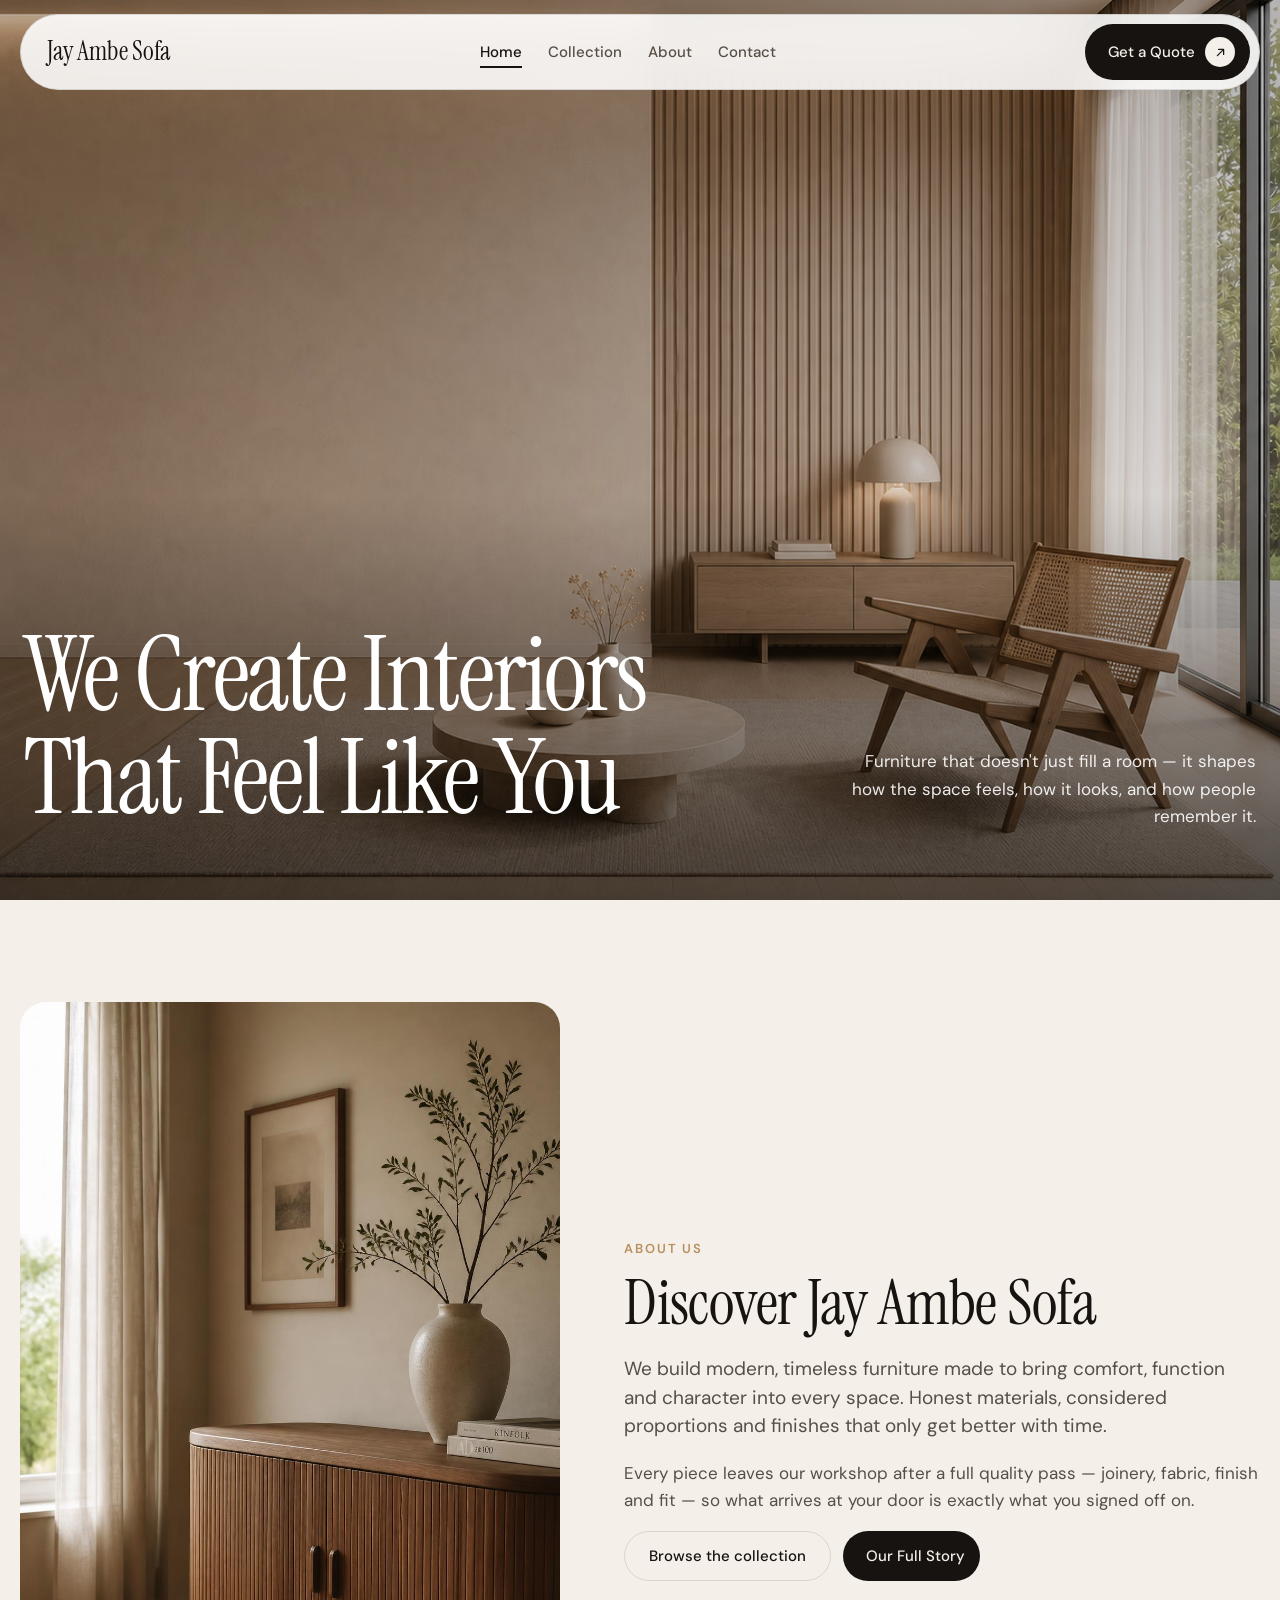
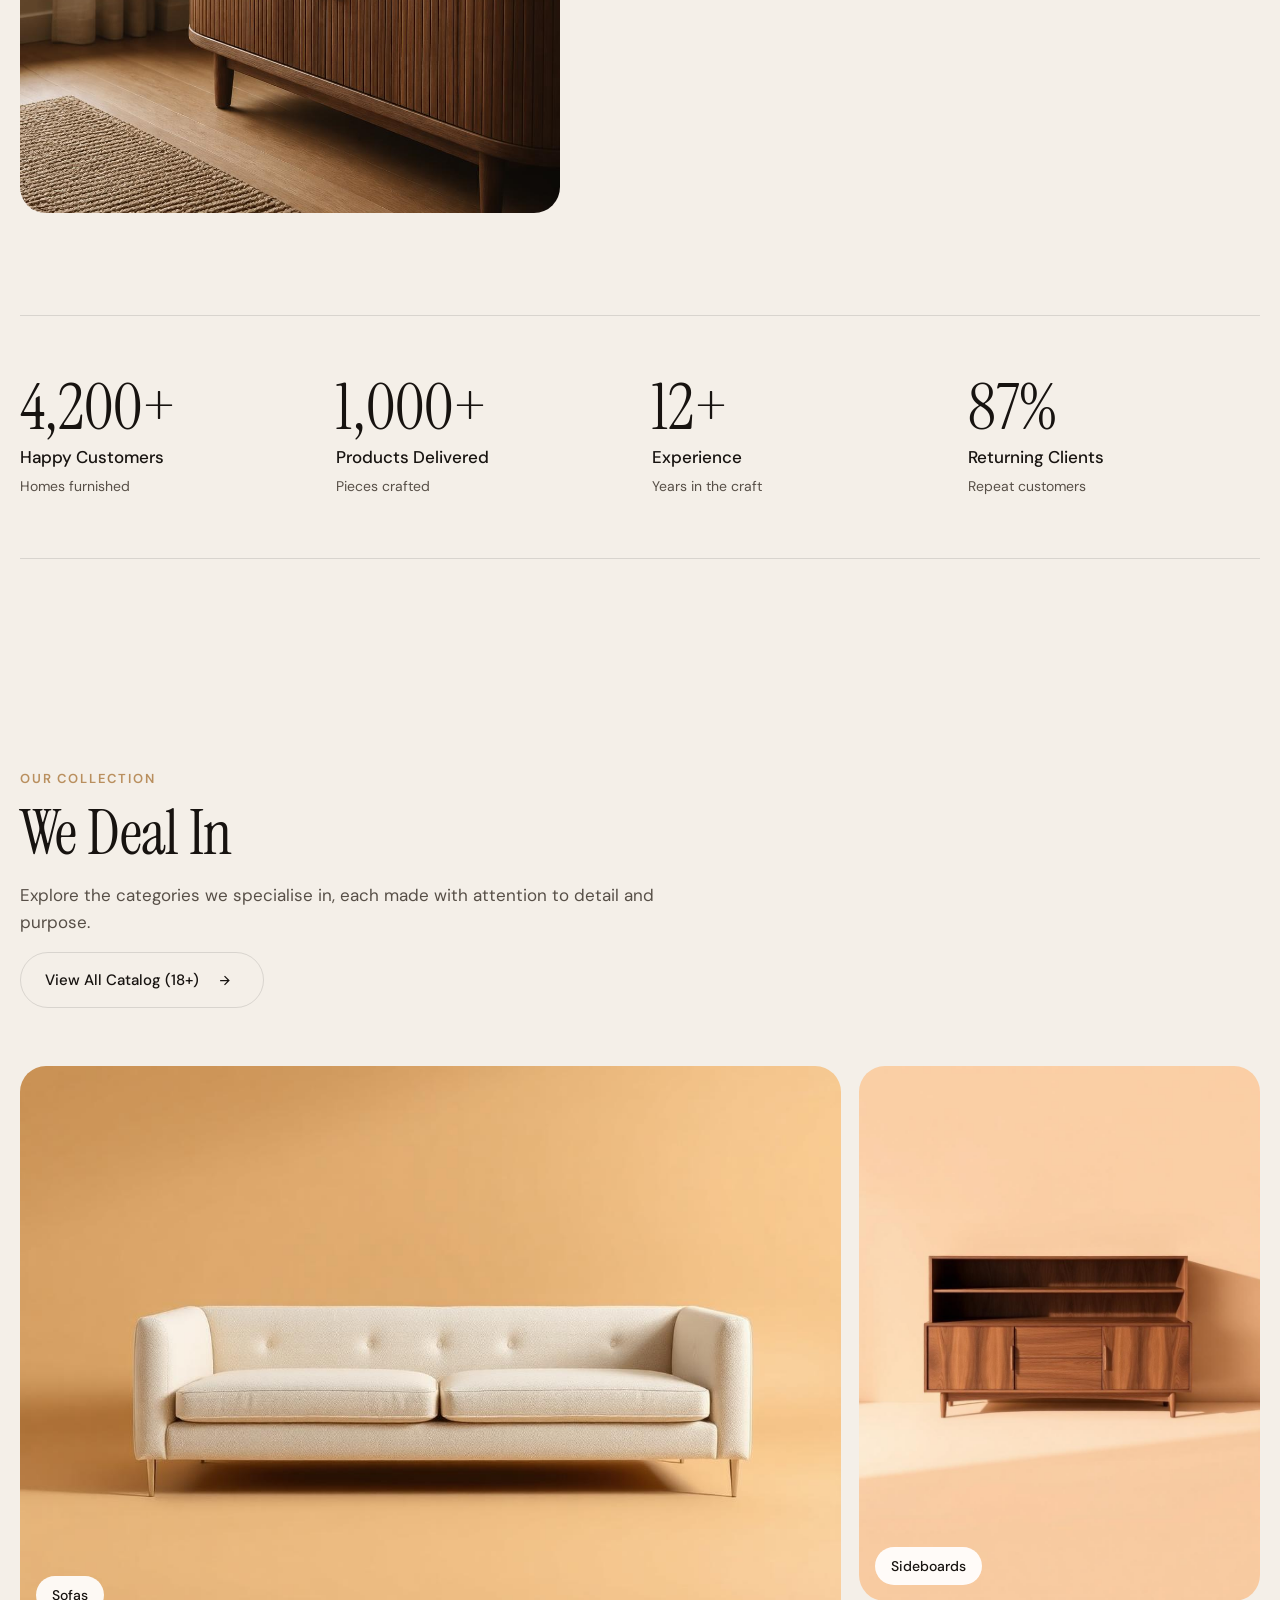
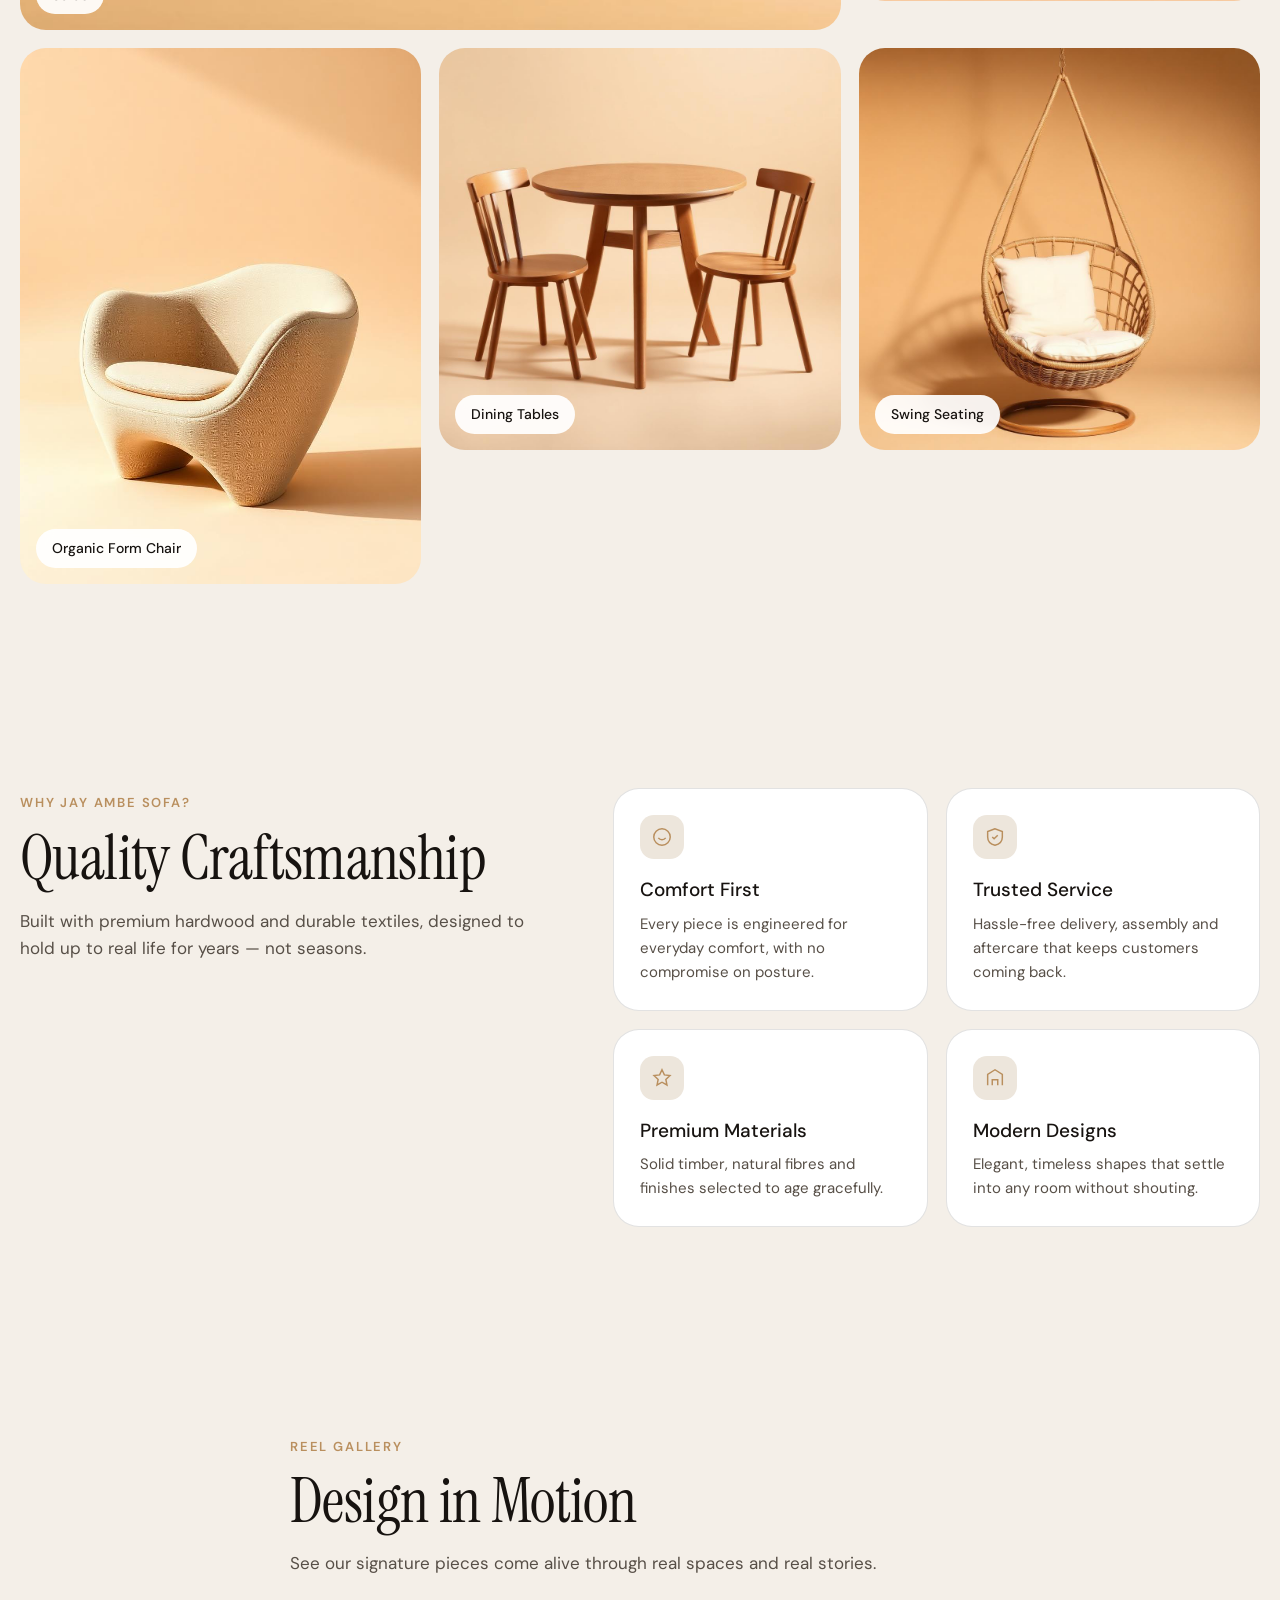
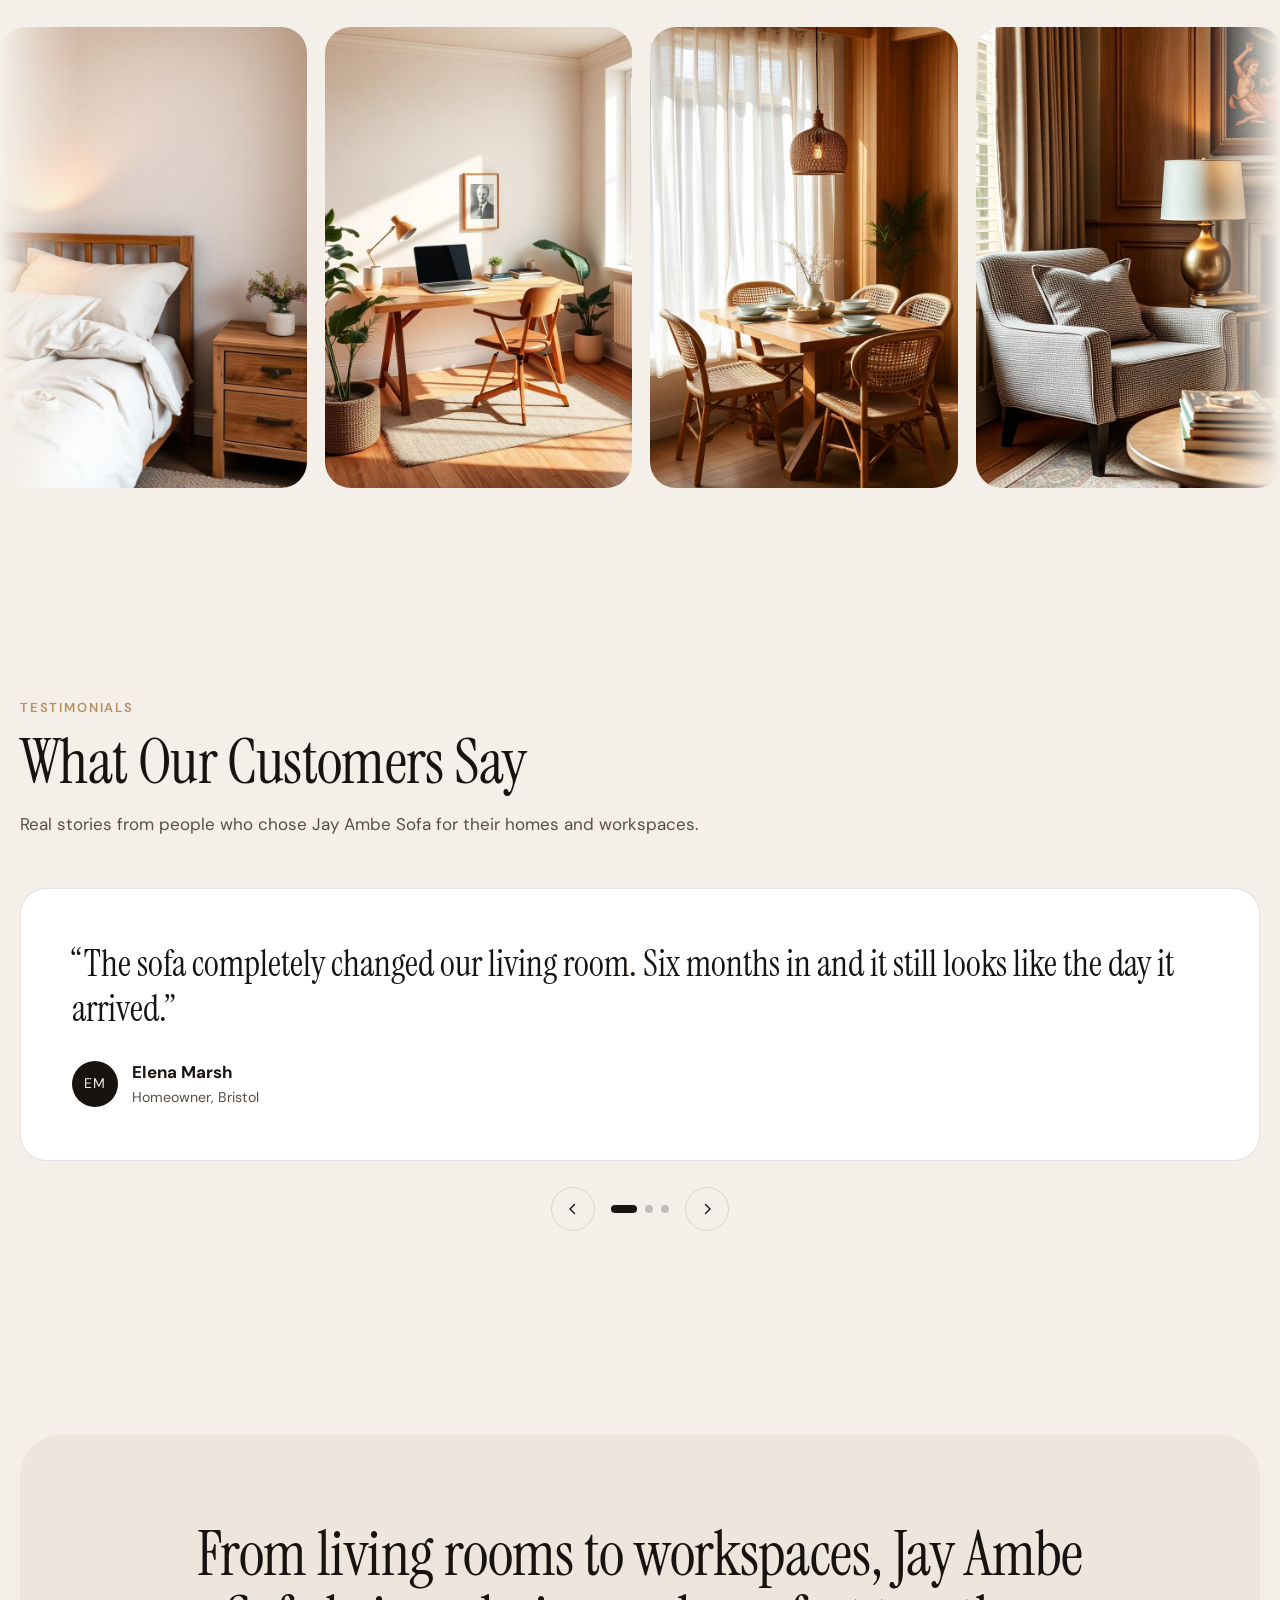
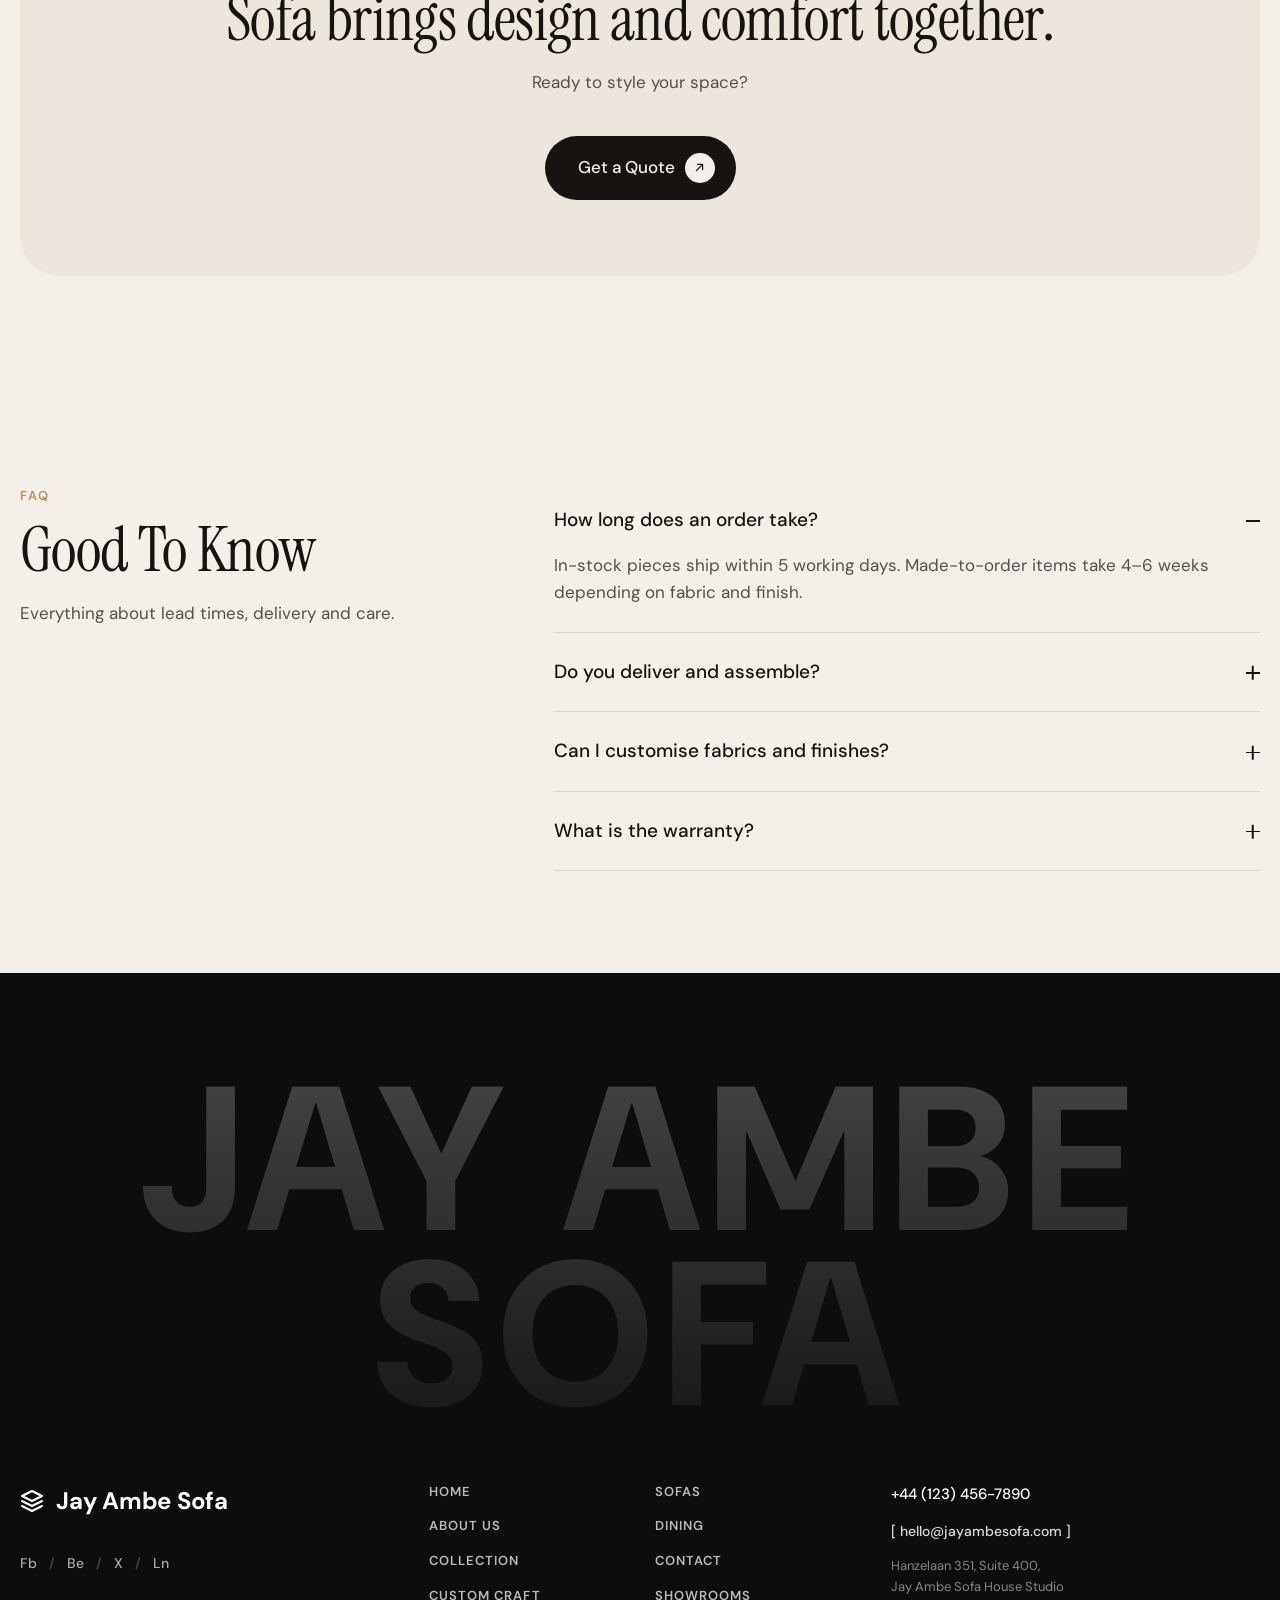
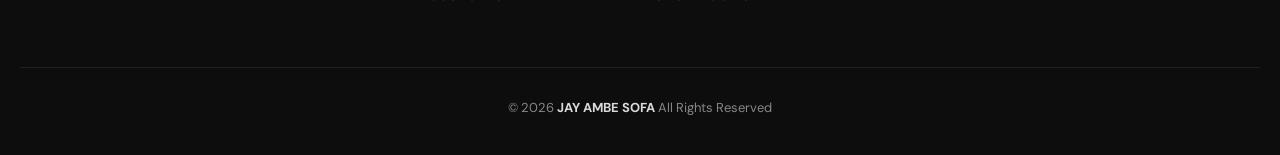
==== index.html @ f782e8f6 "first commit" ====
<!doctype html>
<html lang="en">
  <head>
    <meta charset="utf-8" />
    <meta name="viewport" content="width=device-width, initial-scale=1" />
    <title>Jay Ambe Sofa — Modern Furniture &amp; Interiors Studio</title>
    <meta
      name="description"
      content="Jay Ambe Sofa designs and delivers modern, timeless furniture — sofas, sideboards, chairs and dining tables crafted for comfort, quality and everyday living."
    />
    <link rel="preconnect" href="https://fonts.googleapis.com" />
    <link rel="preconnect" href="https://fonts.gstatic.com" crossorigin />
    <link
      href="https://fonts.googleapis.com/css2?family=Instrument+Serif:ital@0;1&family=DM+Sans:opsz,wght@9..40,300;9..40,400;9..40,500;9..40,700&display=swap"
      rel="stylesheet"
    />
    <link rel="stylesheet" href="./styles.css" />
  </head>
  <body class="page-home">
    <!-- NAV -->
    <header class="nav" id="nav">
      <div class="nav__inner">
        <a class="nav__brand" href="./index.html">Jay Ambe Sofa</a>
        <nav class="nav__links" id="navLinks">
          <a href="./index.html" class="is-active">Home</a>
          <a href="./collection.html">Collection</a>
          <a href="./about.html">About</a>
          <a href="./contact.html">Contact</a>
        </nav>
        <a class="btn btn--dark nav__cta" href="./contact.html">
          Get a Quote
          <span class="btn__icon" aria-hidden="true">
            <svg viewBox="0 0 24 24" fill="none" stroke="currentColor" stroke-width="2">
              <path d="M7 17 17 7M9 7h8v8" stroke-linecap="round" stroke-linejoin="round" />
            </svg>
          </span>
        </a>
        <button class="nav__burger" id="navBurger" aria-label="Open menu" aria-expanded="false">
          <span></span><span></span>
        </button>
      </div>
    </header>

    <main id="top">
      <!-- HERO -->
      <section class="hero">
        <img class="hero__img" src="./img/image.png" alt="Warm modern living room with a beige sectional sofa" width="1920" height="1088" />
        <div class="hero__scrim"></div>
        <div class="hero__content">
          <h1 class="hero__title">We Create Interiors<br />That Feel Like You</h1>
          <p class="hero__sub">
            Furniture that doesn't just fill a room — it shapes how the space feels, how it looks,
            and how people remember it.
          </p>
        </div>
      </section>

      <!-- ABOUT -->
      <section class="section about" id="about">
        <div class="container about__grid">
          <div class="about__media reveal">
            <img src="./img/about.jpg" alt="Fluted walnut sideboard in a sunlit room" loading="lazy" width="1024" height="1536" />
          </div>
          <div class="about__body reveal">
            <span class="eyebrow">About Us</span>
            <h2 class="h2">Discover Jay Ambe Sofa</h2>
            <p class="lead">
              We build modern, timeless furniture made to bring comfort, function and character into
              every space. Honest materials, considered proportions and finishes that only get
              better with time.
            </p>
            <p class="muted">
              Every piece leaves our workshop after a full quality pass — joinery, fabric, finish
              and fit — so what arrives at your door is exactly what you signed off on.
            </p>
            <div style="display:flex; gap:12px; flex-wrap:wrap; margin-top:8px;">
              <a class="btn btn--outline" href="./collection.html">Browse the collection</a>
              <a class="btn btn--dark" href="./about.html">Our Full Story</a>
            </div>
          </div>
        </div>
      </section>

      <!-- STATS -->
      <section class="section stats-section" id="services">
        <div class="container stats">
          <div class="stat reveal">
            <span class="stat__num" data-count="4200" data-suffix="+">0</span>
            <span class="stat__label">Happy Customers</span>
            <span class="stat__note">Homes furnished</span>
          </div>
          <div class="stat reveal">
            <span class="stat__num" data-count="1000" data-suffix="+">0</span>
            <span class="stat__label">Products Delivered</span>
            <span class="stat__note">Pieces crafted</span>
          </div>
          <div class="stat reveal">
            <span class="stat__num" data-count="12" data-suffix="+">0</span>
            <span class="stat__label">Experience</span>
            <span class="stat__note">Years in the craft</span>
          </div>
          <div class="stat reveal">
            <span class="stat__num" data-count="87" data-suffix="%">0</span>
            <span class="stat__label">Returning Clients</span>
            <span class="stat__note">Repeat customers</span>
          </div>
        </div>
      </section>

      <!-- COLLECTION / WE DEAL IN -->
      <section class="section" id="collection">
        <div class="container">
          <div class="section__head reveal">
            <div style="display:flex; justify-content:space-between; align-items:flex-end; flex-wrap:wrap; gap:16px;">
              <div>
                <span class="eyebrow">Our Collection</span>
                <h2 class="h2">We Deal In</h2>
                <p class="muted section__intro">
                  Explore the categories we specialise in, each made with attention to detail and purpose.
                </p>
              </div>
              <a href="./collection.html" class="btn btn--outline" style="margin-bottom:8px;">
                View All Catalog (18+)
                <span class="btn__icon" aria-hidden="true">
                  <svg viewBox="0 0 24 24" fill="none" stroke="currentColor" stroke-width="2" width="16" height="16"><path d="M5 12h14M12 5l7 7-7 7"/></svg>
                </span>
              </a>
            </div>
          </div>

          <div class="cards">
            <a class="card card--wide reveal" href="./collection.html?category=sofas" aria-label="Explore Sofas collection">
              <img src="./img/sofa.jpg" alt="Cream boucle three-seat sofa" loading="lazy" />
              <span class="card__label">Sofas</span>
              <span class="card__action">
                Explore Sofas
                <svg viewBox="0 0 24 24" fill="none" stroke="currentColor" stroke-width="2" width="16" height="16">
                  <path d="M5 12h14M12 5l7 7-7 7" stroke-linecap="round" stroke-linejoin="round"/>
                </svg>
              </span>
            </a>
            <a class="card card--tall reveal" href="./collection.html?category=sideboards" aria-label="Explore Sideboards collection">
              <img src="./img/sideboard.jpg" alt="Walnut sideboard cabinet" loading="lazy" />
              <span class="card__label">Sideboards</span>
              <span class="card__action">
                Explore Sideboards
                <svg viewBox="0 0 24 24" fill="none" stroke="currentColor" stroke-width="2" width="16" height="16">
                  <path d="M5 12h14M12 5l7 7-7 7" stroke-linecap="round" stroke-linejoin="round"/>
                </svg>
              </span>
            </a>
            <a class="card card--tall reveal" href="./collection.html?category=chairs" aria-label="Explore Organic Form Chair collection">
              <img src="./img/chair.jpg" alt="Organic form lounge chair in oatmeal fabric" loading="lazy" />
              <span class="card__label">Organic Form Chair</span>
              <span class="card__action">
                Explore Chairs
                <svg viewBox="0 0 24 24" fill="none" stroke="currentColor" stroke-width="2" width="16" height="16">
                  <path d="M5 12h14M12 5l7 7-7 7" stroke-linecap="round" stroke-linejoin="round"/>
                </svg>
              </span>
            </a>
            <a class="card reveal" href="./collection.html?category=tables" aria-label="Explore Dining Tables collection">
              <img src="./img/table.jpg" alt="Round oak dining table with two chairs" loading="lazy" />
              <span class="card__label">Dining Tables</span>
              <span class="card__action">
                Explore Tables
                <svg viewBox="0 0 24 24" fill="none" stroke="currentColor" stroke-width="2" width="16" height="16">
                  <path d="M5 12h14M12 5l7 7-7 7" stroke-linecap="round" stroke-linejoin="round"/>
                </svg>
              </span>
            </a>
            <a class="card reveal" href="./collection.html?category=swings" aria-label="Explore Swing Seating collection">
              <img src="./img/swing.jpg" alt="Rattan hanging swing chair with cushion" loading="lazy" />
              <span class="card__label">Swing Seating</span>
              <span class="card__action">
                Explore Swings
                <svg viewBox="0 0 24 24" fill="none" stroke="currentColor" stroke-width="2" width="16" height="16">
                  <path d="M5 12h14M12 5l7 7-7 7" stroke-linecap="round" stroke-linejoin="round"/>
                </svg>
              </span>
            </a>
          </div>
        </div>
      </section>

      <!-- FEATURES -->
      <section class="section features" id="features">
        <div class="container features__grid">
          <div class="features__lead reveal">
            <span class="eyebrow">Why Jay Ambe Sofa?</span>
            <h2 class="h2">Quality Craftsmanship</h2>
            <p class="muted">
              Built with premium hardwood and durable textiles, designed to hold up to real life for
              years — not seasons.
            </p>
          </div>
          <div class="features__items">
            <article class="feature reveal">
              <span class="feature__icon" aria-hidden="true">
                <svg viewBox="0 0 24 24" fill="none" stroke="currentColor" stroke-width="1.6"><path d="M3 12a9 9 0 1 1 18 0 9 9 0 0 1-18 0Z"/><path d="M8 13s1.5 2 4 2 4-2 4-2"/><path d="M9 9h.01M15 9h.01"/></svg>
              </span>
              <h3>Comfort First</h3>
              <p>Every piece is engineered for everyday comfort, with no compromise on posture.</p>
            </article>
            <article class="feature reveal">
              <span class="feature__icon" aria-hidden="true">
                <svg viewBox="0 0 24 24" fill="none" stroke="currentColor" stroke-width="1.6"><path d="M12 3 4 6v6c0 4.5 3.4 7.9 8 9 4.6-1.1 8-4.5 8-9V6l-8-3Z"/><path d="m9 12 2 2 4-4"/></svg>
              </span>
              <h3>Trusted Service</h3>
              <p>Hassle-free delivery, assembly and aftercare that keeps customers coming back.</p>
            </article>
            <article class="feature reveal">
              <span class="feature__icon" aria-hidden="true">
                <svg viewBox="0 0 24 24" fill="none" stroke="currentColor" stroke-width="1.6"><path d="m12 3 2.6 5.6 6.1.8-4.5 4.2 1.2 6-5.4-3-5.4 3 1.2-6L3.3 9.4l6.1-.8L12 3Z"/></svg>
              </span>
              <h3>Premium Materials</h3>
              <p>Solid timber, natural fibres and finishes selected to age gracefully.</p>
            </article>
            <article class="feature reveal">
              <span class="feature__icon" aria-hidden="true">
                <svg viewBox="0 0 24 24" fill="none" stroke="currentColor" stroke-width="1.6"><path d="M4 20V8l8-5 8 5v12"/><path d="M9 20v-6h6v6"/></svg>
              </span>
              <h3>Modern Designs</h3>
              <p>Elegant, timeless shapes that settle into any room without shouting.</p>
            </article>
          </div>
        </div>
      </section>

      <!-- REEL -->
      <section class="section reel-section">
        <div class="container section__head reveal">
          <span class="eyebrow">Reel Gallery</span>
          <h2 class="h2">Design in Motion</h2>
          <p class="muted section__intro">
            See our signature pieces come alive through real spaces and real stories.
          </p>
        </div>
        <div class="marquee" id="marquee">
          <div class="marquee__track" id="marqueeTrack">
            <figure class="reel"><img src="./img/reel-1.jpg" alt="Styled bedroom with linen bedding" loading="lazy" /></figure>
            <figure class="reel"><img src="./img/reel-2.jpg" alt="Minimal home office with oak desk" loading="lazy" /></figure>
            <figure class="reel"><img src="./img/reel-3.jpg" alt="Dining nook with woven chairs" loading="lazy" /></figure>
            <figure class="reel"><img src="./img/reel-4.jpg" alt="Living room corner with armchair and lamp" loading="lazy" /></figure>
          </div>
        </div>
      </section>

      <!-- TESTIMONIALS -->
      <section class="section testimonials">
        <div class="container">
          <div class="section__head reveal">
            <span class="eyebrow">Testimonials</span>
            <h2 class="h2">What Our Customers Say</h2>
            <p class="muted section__intro">
              Real stories from people who chose Jay Ambe Sofa for their homes and workspaces.
            </p>
          </div>

          <div class="slider reveal" id="slider">
            <div class="slider__viewport">
              <ul class="slider__track" id="sliderTrack">
                <li class="quote">
                  <p>“The sofa completely changed our living room. Six months in and it still looks like the day it arrived.”</p>
                  <div class="quote__by"><span class="avatar">EM</span><span><strong>Elena Marsh</strong><small>Homeowner, Bristol</small></span></div>
                </li>
                <li class="quote">
                  <p>“Delivery and assembly were effortless, and the finish on the sideboard is genuinely beautiful.”</p>
                  <div class="quote__by"><span class="avatar">RK</span><span><strong>Rohan Kapoor</strong><small>Apartment owner, Pune</small></span></div>
                </li>
                <li class="quote">
                  <p>“We furnished our whole studio with Jay Ambe Sofa. Clients notice it the moment they walk in.”</p>
                  <div class="quote__by"><span class="avatar">SL</span><span><strong>Sofia Lund</strong><small>Studio founder, Copenhagen</small></span></div>
                </li>
              </ul>
            </div>
            <div class="slider__controls">
              <button class="slider__btn" id="prev" aria-label="Previous testimonial">
                <svg viewBox="0 0 24 24" fill="none" stroke="currentColor" stroke-width="1.8"><path d="m14 6-6 6 6 6" stroke-linecap="round" stroke-linejoin="round"/></svg>
              </button>
              <div class="slider__dots" id="dots"></div>
              <button class="slider__btn" id="next" aria-label="Next testimonial">
                <svg viewBox="0 0 24 24" fill="none" stroke="currentColor" stroke-width="1.8"><path d="m10 6 6 6-6 6" stroke-linecap="round" stroke-linejoin="round"/></svg>
              </button>
            </div>
          </div>
        </div>
      </section>

      <!-- CTA -->
      <section class="section" id="contact">
        <div class="container cta reveal">
          <h2 class="h2 cta__title">
            From living rooms to workspaces, Jay Ambe Sofa brings design and comfort together.
          </h2>
          <p class="muted">Ready to style your space?</p>
          <a class="btn btn--dark btn--lg" href="./contact.html">
            Get a Quote
            <span class="btn__icon" aria-hidden="true">
              <svg viewBox="0 0 24 24" fill="none" stroke="currentColor" stroke-width="2"><path d="M7 17 17 7M9 7h8v8" stroke-linecap="round" stroke-linejoin="round"/></svg>
            </span>
          </a>
        </div>
      </section>

      <!-- FAQ -->
      <section class="section">
        <div class="container faq-grid">
          <div class="reveal">
            <span class="eyebrow">FAQ</span>
            <h2 class="h2">Good To Know</h2>
            <p class="muted">Everything about lead times, delivery and care.</p>
          </div>
          <div class="faq reveal" id="faq">
            <details class="faq__item" open>
              <summary>How long does an order take?<span class="faq__plus" aria-hidden="true"></span></summary>
              <p>In-stock pieces ship within 5 working days. Made-to-order items take 4–6 weeks depending on fabric and finish.</p>
            </details>
            <details class="faq__item">
              <summary>Do you deliver and assemble?<span class="faq__plus" aria-hidden="true"></span></summary>
              <p>Yes. Delivery includes room-of-choice placement and full assembly, plus packaging removal.</p>
            </details>
            <details class="faq__item">
              <summary>Can I customise fabrics and finishes?<span class="faq__plus" aria-hidden="true"></span></summary>
              <p>Most upholstered pieces come in 20+ fabrics and four wood finishes. Free swatches on request.</p>
            </details>
            <details class="faq__item">
              <summary>What is the warranty?<span class="faq__plus" aria-hidden="true"></span></summary>
              <p>Five years on frames and joinery, two years on upholstery and mechanisms.</p>
            </details>
          </div>
        </div>
      </section>
    </main>

    <!-- FOOTER -->
    <footer class="footer">
      <div class="footer__watermark-wrap">
        <span class="footer__watermark">JAY AMBE SOFA</span>
      </div>
      <div class="container footer__main">
        <div class="footer__brand-col">
          <a class="footer__brand-logo" href="./index.html">
            <svg viewBox="0 0 24 24" fill="none" stroke="currentColor" stroke-width="2" class="footer__logo-icon">
              <path d="M12 2L2 7l10 5 10-5-10-5zM2 17l10 5 10-5M2 12l10 5 10-5" stroke-linecap="round" stroke-linejoin="round"/>
            </svg>
            <span>Jay Ambe Sofa</span>
          </a>
          <div class="footer__socials">
            <a href="https://facebook.com" target="_blank" rel="noopener">Fb</a>
            <span class="sep">/</span>
            <a href="https://behance.net" target="_blank" rel="noopener">Be</a>
            <span class="sep">/</span>
            <a href="https://twitter.com" target="_blank" rel="noopener">X</a>
            <span class="sep">/</span>
            <a href="https://linkedin.com" target="_blank" rel="noopener">Ln</a>
          </div>
        </div>

        <div class="footer__nav-cols">
          <div class="footer__nav-col">
            <a href="./index.html">HOME</a>
            <a href="./about.html">ABOUT US</a>
            <a href="./collection.html">COLLECTION</a>
            <a href="./contact.html">CUSTOM CRAFT</a>
          </div>
          <div class="footer__nav-col">
            <a href="./collection.html?category=sofas">SOFAS</a>
            <a href="./collection.html?category=tables">DINING</a>
            <a href="./contact.html">CONTACT</a>
            <a href="./about.html">SHOWROOMS</a>
          </div>
        </div>

        <div class="footer__contact-col">
          <a class="footer__phone" href="tel:+441234567890">+44 (123) 456-7890</a>
          <a class="footer__email-pill" href="mailto:hello@jayambesofa.com">[ hello@jayambesofa.com ]</a>
          <p class="footer__address">
            Hanzelaan 351, Suite 400,<br />
            Jay Ambe Sofa House Studio
          </p>
        </div>
      </div>

      <div class="container footer__bottom-center">
        <span>© <span id="year"></span> <strong>JAY AMBE SOFA</strong> All Rights Reserved</span>
      </div>
    </footer>

    <script src="./main.js"></script>
  </body>
</html>
---- styles.css ----
:root {
  --paper: #f4efe8;
  --paper-2: #ede6dc;
  --ink: #171310;
  --ink-soft: #574f47;
  --tan: #b98f5e;
  --line: rgba(23, 19, 16, 0.12);
  --radius: 26px;
  --maxw: 1240px;
  --serif: "Instrument Serif", Georgia, serif;
  --sans: "DM Sans", system-ui, -apple-system, Segoe UI, sans-serif;
}

* { box-sizing: border-box; }

html { scroll-behavior: smooth; }

body {
  margin: 0;
  background: var(--paper);
  color: var(--ink);
  font-family: var(--sans);
  font-size: 17px;
  line-height: 1.6;
  -webkit-font-smoothing: antialiased;
}

img { display: block; max-width: 100%; }
a { color: inherit; text-decoration: none; }

.container { width: min(100% - 40px, var(--maxw)); margin-inline: auto; }
.section { padding: clamp(60px, 8vw, 110px) 0; }

.h1 {
  font-family: var(--serif);
  font-weight: 400;
  font-size: clamp(40px, 6.5vw, 76px);
  line-height: 1.02;
  letter-spacing: -0.015em;
  margin: 12px 0 20px;
}

.h2 {
  font-family: var(--serif);
  font-weight: 400;
  font-size: clamp(34px, 5vw, 62px);
  line-height: 1.05;
  letter-spacing: -0.01em;
  margin: 10px 0 16px;
}

.eyebrow {
  display: inline-block;
  font-size: 13px;
  letter-spacing: 0.14em;
  text-transform: uppercase;
  color: var(--tan);
  font-weight: 600;
}
.muted { color: var(--ink-soft); }
.lead { font-size: 19px; line-height: 1.5; color: var(--ink-soft); }
.section__head { max-width: 700px; margin-bottom: 50px; }
.section__intro { margin: 0; font-size: 17px; }

/* buttons */
.btn {
  display: inline-flex;
  align-items: center;
  gap: 10px;
  border-radius: 999px;
  padding: 12px 14px 12px 22px;
  font-size: 15px;
  font-weight: 500;
  border: 1px solid transparent;
  cursor: pointer;
  transition: transform 0.25s ease, background 0.25s ease, color 0.25s ease, border-color 0.25s ease;
}
.btn:hover { transform: translateY(-2px); }
.btn--dark { background: var(--ink); color: var(--paper); }
.btn--dark:hover { background: #2b2520; }
.btn--outline { border-color: var(--line); background: transparent; padding: 12px 24px; }
.btn--outline:hover { background: var(--ink); color: var(--paper); }
.btn--lg { padding: 16px 20px 16px 32px; font-size: 17px; }
.btn__icon {
  width: 30px; height: 30px;
  display: grid; place-items: center;
  border-radius: 50%;
  background: var(--paper);
  color: var(--ink);
}
.btn__icon svg { width: 15px; height: 15px; }

/* nav */
.nav { position: fixed; inset: 14px 0 auto; z-index: 100; }
.nav__inner {
  width: min(100% - 34px, var(--maxw));
  margin-inline: auto;
  background: rgba(255, 255, 255, 0.88);
  backdrop-filter: blur(16px);
  -webkit-backdrop-filter: blur(16px);
  border: 1px solid var(--line);
  border-radius: 999px;
  padding: 9px 9px 9px 26px;
  display: flex;
  align-items: center;
  gap: 20px;
  transition: box-shadow 0.3s ease, background 0.3s ease;
}
.nav.is-stuck .nav__inner { box-shadow: 0 16px 40px rgba(23, 19, 16, 0.14); }
.nav__brand { font-family: var(--serif); font-size: 26px; font-weight: 500; }
.nav__links { display: flex; gap: 26px; margin-inline: auto; font-size: 15px; font-weight: 500; }
.nav__links a { position: relative; padding: 4px 0; color: var(--ink-soft); transition: color 0.2s ease; }
.nav__links a:hover, .nav__links a.is-active { color: var(--ink); }
.nav__links a::after {
  content: ""; position: absolute; left: 0; bottom: 0;
  height: 2px; width: 0; background: var(--ink); transition: width 0.25s ease;
}
.nav__links a:hover::after, .nav__links a.is-active::after { width: 100%; }
.nav__burger {
  display: none; width: 42px; height: 42px; border-radius: 50%;
  border: 1px solid var(--line); background: transparent;
  flex-direction: column; justify-content: center; align-items: center; gap: 5px;
  cursor: pointer;
}
.nav__burger span { width: 16px; height: 1.5px; background: var(--ink); transition: transform .3s ease, opacity .3s ease; }
.nav__burger[aria-expanded="true"] span:first-child { transform: translateY(3px) rotate(45deg); }
.nav__burger[aria-expanded="true"] span:last-child { transform: translateY(-3px) rotate(-45deg); }

/* PAGE HERO (Inner Pages) */
.page-hero {
  padding: 140px 0 60px;
  background: var(--paper-2);
  border-bottom: 1px solid var(--line);
}
.breadcrumbs {
  display: flex;
  align-items: center;
  gap: 8px;
  font-size: 13px;
  color: var(--ink-soft);
  margin-bottom: 16px;
  text-transform: uppercase;
  letter-spacing: 0.08em;
}
.breadcrumbs a:hover { color: var(--ink); }
.breadcrumb-sep { opacity: 0.4; }
.page-hero__title { max-width: 850px; }
.page-hero__lead { max-width: 680px; margin: 0; }

/* HERO (Home) */
.hero { position: relative; height: 100svh; min-height: 620px; overflow: hidden; }
.hero__img { width: 100%; height: 100%; object-fit: cover; }
.hero__scrim {
  position: absolute; inset: 0;
  background: linear-gradient(to top, rgba(10, 8, 6, 0.68) 0%, rgba(10, 8, 6, 0.14) 45%, rgba(10, 8, 6, 0.28) 100%);
}
.hero__content {
  position: absolute; inset: auto 0 0 0;
  width: min(100% - 48px, var(--maxw));
  margin-inline: auto;
  padding-bottom: clamp(34px, 6vw, 70px);
  display: flex; flex-wrap: wrap; align-items: flex-end; justify-content: space-between; gap: 26px;
  color: #fff;
}
.hero__title {
  font-family: var(--serif);
  font-weight: 400;
  font-size: clamp(44px, 8.2vw, 108px);
  line-height: 0.98;
  margin: 0;
  letter-spacing: -0.02em;
}
.hero__sub { max-width: 420px; text-align: right; margin: 0; color: rgba(255, 255, 255, 0.9); }

/* ABOUT SECTION */
.about__grid { display: grid; grid-template-columns: 0.85fr 1fr; gap: clamp(28px, 5vw, 80px); align-items: center; }
.about__media { border-radius: var(--radius); overflow: hidden; }
.about__media img { width: 100%; height: 100%; object-fit: cover; }

/* STATS */
.stats-section { padding-top: 0; }
.stats {
  display: grid; grid-template-columns: repeat(4, 1fr);
  gap: 24px;
  border-top: 1px solid var(--line);
  border-bottom: 1px solid var(--line);
  padding: clamp(34px, 5vw, 60px) 0;
}
.stat { display: flex; flex-direction: column; gap: 4px; }
.stat__num { font-family: var(--serif); font-size: clamp(38px, 5vw, 64px); line-height: 1; }
.stat__label { font-weight: 500; }
.stat__note { color: var(--ink-soft); font-size: 14px; }

/* COLLECTION CARDS (HOME) */
.cards { display: grid; grid-template-columns: repeat(6, 1fr); gap: 18px; }
.card {
  position: relative; overflow: hidden; border-radius: var(--radius);
  background: var(--paper-2); grid-column: span 2; aspect-ratio: 1 / 1;
  display: block; cursor: pointer;
}
.card--wide { grid-column: span 4; aspect-ratio: 16 / 11; }
.card--tall { grid-column: span 2; aspect-ratio: 3 / 4; }
.card img { width: 100%; height: 100%; object-fit: cover; transition: transform 0.7s cubic-bezier(.2,.7,.2,1); }
.card:hover img { transform: scale(1.06); }
.card__label {
  position: absolute; left: 16px; bottom: 16px;
  background: rgba(255, 255, 255, 0.92);
  backdrop-filter: blur(8px);
  -webkit-backdrop-filter: blur(8px);
  border-radius: 999px; padding: 8px 16px; font-size: 14px; font-weight: 500;
  color: var(--ink);
}
.card__action {
  position: absolute; right: 16px; bottom: 16px;
  background: var(--ink); color: #fff;
  border-radius: 999px; padding: 8px 16px; font-size: 13px; font-weight: 500;
  display: inline-flex; align-items: center; gap: 6px;
  opacity: 0; transform: translateY(8px);
  transition: opacity 0.3s ease, transform 0.3s ease;
}
.card:hover .card__action { opacity: 1; transform: translateY(0); }

/* CATALOG / COLLECTION PAGE TOOLBAR */
.catalog-toolbar {
  display: flex;
  justify-content: space-between;
  align-items: center;
  flex-wrap: wrap;
  gap: 20px;
  margin-bottom: 24px;
}
.catalog-tabs {
  display: flex;
  align-items: center;
  gap: 8px;
  overflow-x: auto;
  padding-bottom: 4px;
  scrollbar-width: none;
}
.catalog-tabs::-webkit-scrollbar { display: none; }
.catalog-tab {
  padding: 10px 20px;
  border-radius: 100px;
  border: 1px solid var(--line);
  background: transparent;
  color: var(--ink-soft);
  font-size: 14px;
  font-weight: 500;
  cursor: pointer;
  white-space: nowrap;
  transition: all 0.2s ease;
}
.catalog-tab:hover {
  color: var(--ink);
  border-color: var(--ink);
}
.catalog-tab.is-active {
  background: var(--ink);
  color: #fff;
  border-color: var(--ink);
}

.catalog-controls {
  display: flex;
  align-items: center;
  gap: 16px;
  flex-wrap: wrap;
}
.catalog-search {
  position: relative;
  display: flex;
  align-items: center;
}
.catalog-search svg {
  position: absolute;
  left: 14px;
  color: var(--ink-soft);
  pointer-events: none;
}
.catalog-search input {
  padding: 11px 16px 11px 42px;
  border-radius: 100px;
  border: 1px solid var(--line);
  background: #fff;
  font-size: 14px;
  color: var(--ink);
  outline: none;
  width: 260px;
  transition: border-color 0.2s ease, width 0.2s ease;
}
.catalog-search input:focus {
  border-color: var(--ink);
  width: 300px;
}

.catalog-sort {
  display: flex;
  align-items: center;
  gap: 8px;
  font-size: 14px;
  color: var(--ink-soft);
}
.catalog-sort select {
  padding: 11px 36px 11px 18px;
  border-radius: 100px;
  border: 1px solid var(--line);
  background: #fff url("data:image/svg+xml,%3Csvg xmlns='http://www.w3.org/2000/svg' width='12' height='12' viewBox='0 0 24 24' fill='none' stroke='%23171310' stroke-width='2' stroke-linecap='round' stroke-linejoin='round'%3E%3Cpolyline points='6 9 12 15 18 9'%3E%3C/polyline%3E%3C/svg%3E") no-repeat right 14px center;
  font-family: var(--sans);
  font-size: 14px;
  font-weight: 500;
  color: var(--ink);
  outline: none;
  cursor: pointer;
  -webkit-appearance: none;
  -moz-appearance: none;
  appearance: none;
  transition: border-color 0.2s ease;
}
.catalog-sort select:focus {
  border-color: var(--ink);
}

.catalog-status {
  display: flex;
  justify-content: space-between;
  align-items: center;
  margin-bottom: 28px;
  font-size: 14px;
  color: var(--ink-soft);
}

/* PRODUCT CATALOG GRID & CARDS */
.catalog-grid {
  display: grid;
  grid-template-columns: repeat(3, 1fr);
  gap: 28px;
}

.product-card {
  background: #fff;
  border-radius: 22px;
  border: 1px solid var(--line);
  overflow: hidden;
  display: flex;
  flex-direction: column;
  transition: transform 0.35s cubic-bezier(0.16, 1, 0.3, 1), box-shadow 0.35s ease;
}
.product-card:hover {
  transform: translateY(-6px);
  box-shadow: 0 24px 48px rgba(23, 19, 16, 0.09);
}
.product-card__media {
  position: relative;
  width: 100%;
  aspect-ratio: 4 / 3;
  overflow: hidden;
  background: var(--paper-2);
}
.product-card__media img {
  width: 100%;
  height: 100%;
  object-fit: cover;
  transition: transform 0.6s cubic-bezier(0.16, 1, 0.3, 1);
}
.product-card:hover .product-card__media img {
  transform: scale(1.05);
}
.product-card__body {
  padding: 24px;
  display: flex;
  flex-direction: column;
  flex: 1;
}
.product-card__category {
  font-family: var(--sans);
  font-size: 11px;
  letter-spacing: 0.14em;
  text-transform: uppercase;
  color: var(--tan);
  font-weight: 600;
  margin-bottom: 8px;
}
.product-card__title {
  font-family: var(--sans);
  font-size: 18px;
  font-weight: 600;
  margin: 0 0 8px;
  line-height: 1.35;
  color: var(--ink);
  letter-spacing: -0.01em;
}
.product-card__desc {
  font-size: 14px;
  color: var(--ink-soft);
  margin-bottom: 16px;
  line-height: 1.5;
  display: -webkit-box;
  -webkit-line-clamp: 2;
  -webkit-box-orient: vertical;
  overflow: hidden;
}
.product-card__specs-row {
  font-size: 12px;
  color: var(--ink-soft);
  margin-bottom: 18px;
  background: var(--paper);
  padding: 6px 12px;
  border-radius: 8px;
  display: inline-block;
}
.product-card__footer {
  margin-top: auto;
  padding-top: 14px;
  border-top: 1px solid var(--line);
  display: flex;
  justify-content: space-between;
  align-items: center;
}
.product-card__price {
  font-size: 20px;
  font-weight: 700;
  color: var(--ink);
}
.product-card__actions {
  display: flex;
  gap: 8px;
}
.btn-sm {
  padding: 8px 16px;
  font-size: 13px;
  border-radius: 100px;
}

/* CUSTOM BESPOKE CTA */
.custom-cta-card {
  background: #fff;
  border-radius: 32px;
  border: 1px solid var(--line);
  padding: clamp(40px, 6vw, 70px);
}
.custom-cta-card__content {
  max-width: 760px;
}
.custom-cta-card .btn { margin-top: 20px; }

/* QUICK VIEW MODAL */
.quickview-modal {
  position: fixed;
  inset: 0;
  z-index: 3000;
  display: flex;
  align-items: center;
  justify-content: center;
  padding: 20px;
  opacity: 0;
  visibility: hidden;
  pointer-events: none;
  transition: opacity 0.3s ease, visibility 0.3s ease;
}
.quickview-modal.is-open {
  opacity: 1;
  visibility: visible;
  pointer-events: auto;
}
.quickview-modal__backdrop {
  position: absolute;
  inset: 0;
  background: rgba(23, 19, 16, 0.72);
  backdrop-filter: blur(10px);
  -webkit-backdrop-filter: blur(10px);
}
.quickview-modal__dialog {
  position: relative;
  width: 100%;
  max-width: 920px;
  max-height: 90vh;
  background: #fff;
  border-radius: 28px;
  overflow-y: auto;
  box-shadow: 0 30px 80px rgba(0, 0, 0, 0.3);
  transform: scale(0.96);
  transition: transform 0.3s ease;
}
.quickview-modal.is-open .quickview-modal__dialog {
  transform: scale(1);
}
.quickview-modal__close {
  position: absolute;
  top: 20px;
  right: 20px;
  z-index: 10;
  width: 42px;
  height: 42px;
  border-radius: 50%;
  border: 1px solid var(--line);
  background: #fff;
  cursor: pointer;
  display: flex;
  align-items: center;
  justify-content: center;
  transition: background 0.2s ease, transform 0.2s ease;
}
.quickview-modal__close:hover {
  background: var(--ink);
  color: #fff;
  transform: rotate(90deg);
}
.quickview-grid {
  display: grid;
  grid-template-columns: 1fr 1fr;
}
.quickview-media {
  background: var(--paper-2);
}
.quickview-media img {
  width: 100%;
  height: 100%;
  object-fit: cover;
  display: block;
}
.quickview-info {
  padding: 40px;
  display: flex;
  flex-direction: column;
}
.quickview-info h3 {
  font-family: var(--serif);
  font-size: 32px;
  margin: 6px 0 12px;
  line-height: 1.2;
}
.quickview-price {
  font-size: 26px;
  font-weight: 700;
  margin-bottom: 16px;
  color: var(--ink);
}
.quickview-details {
  list-style: none;
  padding: 0;
  margin: 20px 0 28px;
  display: flex;
  flex-direction: column;
  gap: 12px;
  font-size: 14px;
}
.quickview-details li {
  display: flex;
  justify-content: space-between;
  border-bottom: 1px solid var(--line);
  padding-bottom: 8px;
}
.quickview-details strong { color: var(--ink-soft); font-weight: 500; }

/* ABOUT PAGE: VALUES & SHOWROOMS */
.values__grid {
  display: grid;
  grid-template-columns: repeat(2, 1fr);
  gap: 24px;
}
.value-card {
  background: #fff;
  border-radius: var(--radius);
  border: 1px solid var(--line);
  padding: 36px;
}
.value-card__num {
  font-family: var(--serif);
  font-size: 32px;
  color: var(--tan);
  display: block;
  margin-bottom: 12px;
}
.value-card h3 { font-size: 22px; margin: 0 0 10px; font-weight: 500; }

.studios-grid {
  display: grid;
  grid-template-columns: repeat(4, 1fr);
  gap: 20px;
}
.studio-card {
  background: #fff;
  border: 1px solid var(--line);
  border-radius: 20px;
  padding: 28px;
  display: flex;
  flex-direction: column;
}
.studio-card h3 { font-size: 20px; margin: 0 0 8px; }
.studio-contact { font-weight: 600; margin-top: auto; padding-top: 14px; font-size: 14px; }
.studio-hours { font-size: 13px; color: var(--ink-soft); margin-top: 4px; }

/* BLOG / JOURNAL PAGE */
.blog-grid {
  display: grid;
  grid-template-columns: repeat(3, 1fr);
  gap: 30px;
}
.blog-grid--preview {
  margin-top: 30px;
}
.blog-card {
  background: #fff;
  border-radius: var(--radius);
  border: 1px solid var(--line);
  overflow: hidden;
  display: flex;
  flex-direction: column;
  transition: transform 0.3s ease, box-shadow 0.3s ease;
}
.blog-card:hover {
  transform: translateY(-4px);
  box-shadow: 0 20px 40px rgba(0, 0, 0, 0.08);
}
.blog-card__media {
  position: relative;
  width: 100%;
  aspect-ratio: 16 / 10;
  overflow: hidden;
  background: var(--paper-2);
}
.blog-card__media img {
  width: 100%; height: 100%; object-fit: cover;
  transition: transform 0.5s ease;
}
.blog-card:hover .blog-card__media img { transform: scale(1.05); }
.blog-card__tag {
  position: absolute; bottom: 12px; left: 12px;
  padding: 4px 12px; border-radius: 100px;
  background: rgba(255, 255, 255, 0.92);
  font-size: 11px; font-weight: 600; text-transform: uppercase;
}
.blog-card__body {
  padding: 24px;
  display: flex;
  flex-direction: column;
  flex: 1;
}
.blog-card__date { font-size: 12px; color: var(--ink-soft); margin-bottom: 6px; }
.blog-card__title {
  font-family: var(--serif);
  font-size: 22px;
  line-height: 1.25;
  margin: 0 0 10px;
}
.blog-card__title a:hover { color: var(--tan); }
.blog-card__desc { font-size: 14px; color: var(--ink-soft); line-height: 1.5; margin: 0; }
.blog-card__read-btn {
  margin-top: 16px;
  background: none;
  border: none;
  padding: 0;
  font-size: 13px;
  font-weight: 600;
  color: var(--ink);
  cursor: pointer;
  display: inline-flex;
  align-items: center;
  gap: 6px;
}

/* ARTICLE MODAL */
.article-modal {
  position: fixed;
  inset: 0;
  z-index: 3000;
  display: flex;
  align-items: center;
  justify-content: center;
  padding: 20px;
  opacity: 0;
  visibility: hidden;
  pointer-events: none;
  transition: opacity 0.3s ease, visibility 0.3s ease;
}
.article-modal.is-open {
  opacity: 1;
  visibility: visible;
  pointer-events: auto;
}
.article-modal__backdrop {
  position: absolute;
  inset: 0;
  background: rgba(23, 19, 16, 0.72);
  backdrop-filter: blur(10px);
}
.article-modal__dialog {
  position: relative;
  width: 100%;
  max-width: 800px;
  max-height: 85vh;
  background: #fff;
  border-radius: 28px;
  overflow-y: auto;
  padding: 48px;
  box-shadow: 0 30px 80px rgba(0, 0, 0, 0.3);
}
.article-modal__close {
  position: absolute;
  top: 20px;
  right: 20px;
  width: 40px;
  height: 40px;
  border-radius: 50%;
  border: 1px solid var(--line);
  background: #fff;
  cursor: pointer;
  display: grid;
  place-items: center;
}

/* CONTACT & QUOTE FORM */
.contact-grid {
  display: grid;
  grid-template-columns: 1.2fr 0.8fr;
  gap: 48px;
}
.contact-form-wrap {
  background: #fff;
  border-radius: var(--radius);
  border: 1px solid var(--line);
  padding: clamp(32px, 5vw, 54px);
}
.quote-form .form-row {
  display: grid;
  grid-template-columns: 1fr 1fr;
  gap: 18px;
}
.form-group {
  margin-bottom: 20px;
  display: flex;
  flex-direction: column;
  gap: 6px;
}
.form-group label {
  font-size: 13px;
  font-weight: 500;
  color: var(--ink);
}
.form-group input,
.form-group textarea {
  padding: 13px 18px;
  border-radius: 14px;
  border: 1px solid var(--line);
  background: var(--paper);
  font-family: inherit;
  font-size: 15px;
  color: var(--ink);
  outline: none;
  transition: border-color 0.2s ease, background 0.2s ease;
}
.form-group input:focus,
.form-group textarea:focus {
  border-color: var(--ink);
  background: #fff;
}

/* =========================================================
   CUSTOM STYLED SELECT DROPDOWN COMPONENT
   ========================================================= */
.custom-select-wrap {
  position: relative;
  width: 100%;
  user-select: none;
}

.custom-select-trigger {
  width: 100%;
  display: flex;
  align-items: center;
  justify-content: space-between;
  gap: 12px;
  padding: 13px 18px;
  border-radius: 14px;
  border: 1px solid var(--line);
  background: var(--paper);
  font-family: var(--sans);
  font-size: 15px;
  font-weight: 500;
  color: var(--ink);
  cursor: pointer;
  outline: none;
  transition: border-color 0.25s ease, background 0.25s ease, box-shadow 0.25s ease;
}

.custom-select-trigger:hover,
.custom-select-wrap.is-open .custom-select-trigger {
  border-color: var(--ink);
  background: #fff;
}

.custom-select-wrap.is-open .custom-select-trigger {
  box-shadow: 0 4px 20px rgba(23, 19, 16, 0.08);
}

.custom-select-trigger .trigger-text {
  white-space: nowrap;
  overflow: hidden;
  text-overflow: ellipsis;
  flex: 1;
  text-align: left;
}

.custom-select-trigger .trigger-arrow {
  width: 18px;
  height: 18px;
  display: grid;
  place-items: center;
  color: var(--ink-soft);
  flex-shrink: 0;
  transition: transform 0.3s cubic-bezier(0.16, 1, 0.3, 1), color 0.2s ease;
}

.custom-select-wrap.is-open .trigger-arrow {
  transform: rotate(180deg);
  color: var(--ink);
}

/* Floating Dropdown Menu */
.custom-select-menu {
  position: absolute;
  top: calc(100% + 8px);
  left: 0;
  right: 0;
  z-index: 1000;
  background: #ffffff;
  border: 1px solid rgba(23, 19, 16, 0.12);
  border-radius: 18px;
  box-shadow: 0 20px 50px rgba(23, 19, 16, 0.16), 0 4px 12px rgba(23, 19, 16, 0.06);
  padding: 8px;
  max-height: 270px;
  overflow-y: auto;
  opacity: 0;
  visibility: hidden;
  transform: translateY(-8px) scale(0.98);
  transition: opacity 0.25s ease, transform 0.25s cubic-bezier(0.16, 1, 0.3, 1), visibility 0.25s ease;
  scrollbar-width: thin;
  scrollbar-color: rgba(23, 19, 16, 0.2) transparent;
}

.custom-select-menu::-webkit-scrollbar {
  width: 5px;
}
.custom-select-menu::-webkit-scrollbar-thumb {
  background: rgba(23, 19, 16, 0.2);
  border-radius: 10px;
}

.custom-select-wrap.is-open .custom-select-menu {
  opacity: 1;
  visibility: visible;
  transform: translateY(0) scale(1);
}

.custom-select-option {
  display: flex;
  align-items: center;
  justify-content: space-between;
  padding: 11px 14px;
  border-radius: 10px;
  font-family: var(--sans);
  font-size: 14.5px;
  font-weight: 500;
  color: var(--ink);
  cursor: pointer;
  transition: background 0.15s ease, color 0.15s ease, padding-left 0.15s ease;
}

.custom-select-option:hover {
  background: var(--paper-2);
  color: var(--ink);
  padding-left: 17px;
}

.custom-select-option.is-selected {
  background: var(--ink);
  color: #fff;
  font-weight: 600;
}

.custom-select-option.is-selected:hover {
  background: #2b2520;
  color: #fff;
}

.custom-select-option .check-icon {
  width: 14px;
  height: 14px;
  opacity: 0;
}

.custom-select-option.is-selected .check-icon {
  opacity: 1;
}

/* Compact Sort Select in Catalog Toolbar */
.catalog-sort-wrap {
  min-width: 190px;
}
.catalog-sort-wrap .custom-select-trigger {
  padding: 9px 18px;
  border-radius: 100px;
  font-size: 14px;
  background: #fff;
}
.contact-card {
  background: #fff;
  border: 1px solid var(--line);
  border-radius: var(--radius);
  padding: 36px;
}
.contact-card h3 { font-size: 22px; margin: 6px 0 12px; }
.contact-list {
  list-style: none;
  padding: 0;
  margin: 20px 0 0;
  display: flex;
  flex-direction: column;
  gap: 14px;
  font-size: 15px;
}
.contact-list li {
  display: flex;
  flex-direction: column;
  border-bottom: 1px solid var(--line);
  padding-bottom: 10px;
}
.contact-list strong { color: var(--ink-soft); font-size: 13px; }

/* FEATURES & MARQUEE */
.features__grid { display: grid; grid-template-columns: 0.9fr 1.1fr; gap: clamp(30px, 5vw, 80px); }
.features__items { display: grid; grid-template-columns: repeat(2, 1fr); gap: 18px; }
.feature {
  background: #fff; border: 1px solid var(--line); border-radius: var(--radius);
  padding: 26px; transition: transform 0.3s ease;
}
.feature:hover { transform: translateY(-4px); }
.feature__icon {
  width: 44px; height: 44px; border-radius: 14px; background: var(--paper-2);
  display: grid; place-items: center; color: var(--tan); margin-bottom: 16px;
}
.feature__icon svg { width: 22px; height: 22px; }
.feature h3 { font-size: 19px; margin: 0 0 6px; font-weight: 500; }
.feature p { margin: 0; color: var(--ink-soft); font-size: 15px; }

.marquee { overflow: hidden; mask-image: linear-gradient(90deg, transparent, #000 6%, #000 94%, transparent); }
.marquee__track { display: flex; gap: 18px; width: max-content; animation: slide 42s linear infinite; }
.marquee:hover .marquee__track { animation-play-state: paused; }
.reel { margin: 0; width: clamp(220px, 24vw, 330px); border-radius: var(--radius); overflow: hidden; }
.reel img { width: 100%; aspect-ratio: 2 / 3; object-fit: cover; }
@keyframes slide { to { transform: translateX(-50%); } }

/* CTA */
.cta {
  background: var(--paper-2); border-radius: 40px;
  padding: clamp(38px, 6vw, 84px); text-align: center;
}
.cta__title { max-width: 900px; margin-inline: auto; }
.cta .btn { margin-top: 22px; }

/* TESTIMONIALS */
.slider__viewport { overflow: hidden; }
.slider__track { display: flex; margin: 0; padding: 0; list-style: none; transition: transform 0.6s cubic-bezier(.2,.7,.2,1); }
.quote {
  flex: 0 0 100%; padding: clamp(28px, 4vw, 54px);
  background: #fff; border: 1px solid var(--line); border-radius: var(--radius);
}
.quote > p { font-family: var(--serif); font-size: clamp(22px, 3vw, 36px); line-height: 1.25; margin: 0 0 28px; }
.quote__by { display: flex; align-items: center; gap: 14px; }
.quote__by span span, .quote__by > span:last-child { display: flex; flex-direction: column; }
.avatar {
  width: 46px; height: 46px; border-radius: 50%; background: var(--ink); color: var(--paper);
  display: grid; place-items: center; font-size: 14px; letter-spacing: 0.06em;
}
.quote__by small { color: var(--ink-soft); }
.slider__controls { display: flex; align-items: center; justify-content: center; gap: 16px; margin-top: 26px; }
.slider__btn {
  width: 44px; height: 44px; border-radius: 50%; border: 1px solid var(--line);
  background: transparent; cursor: pointer; display: grid; place-items: center; color: var(--ink);
  transition: background 0.25s ease, color 0.25s ease;
}
.slider__btn:hover { background: var(--ink); color: var(--paper); }
.slider__btn svg { width: 18px; height: 18px; }
.slider__dots { display: flex; gap: 8px; }
.slider__dots button {
  width: 8px; height: 8px; padding: 0; border: 0; border-radius: 50%;
  background: rgba(23,19,16,.22); cursor: pointer; transition: width .3s ease, background .3s ease;
}
.slider__dots button[aria-current="true"] { width: 26px; border-radius: 999px; background: var(--ink); }

/* FAQ */
.faq-grid { display: grid; grid-template-columns: 0.8fr 1.2fr; gap: clamp(28px, 5vw, 70px); }
.faq__item { border-bottom: 1px solid var(--line); padding: 8px 0; }
.faq__item summary {
  list-style: none; cursor: pointer; padding: 16px 0;
  display: flex; align-items: center; justify-content: space-between; gap: 20px;
  font-size: 19px; font-weight: 500;
}
.faq__item summary::-webkit-details-marker { display: none; }
.faq__plus { position: relative; width: 14px; height: 14px; flex: none; }
.faq__plus::before, .faq__plus::after {
  content: ""; position: absolute; inset: 50% 0 auto; height: 1.5px; background: var(--ink); transition: transform .3s ease;
}
.faq__plus::after { transform: rotate(90deg); }
.faq__item[open] .faq__plus::after { transform: rotate(0deg); }
.faq__item p { margin: 0 0 18px; color: var(--ink-soft); max-width: 62ch; }

/* =========================================================
   SLEEK MONUMENTAL FOOTER (MATCHING REFERENCE IMAGE)
   ========================================================= */
.footer {
  background: #0d0d0d;
  color: #fff;
  padding: clamp(60px, 8vw, 100px) 0 36px;
  position: relative;
  overflow: hidden;
}

.footer__watermark-wrap {
  width: 100%;
  text-align: center;
  overflow: hidden;
  margin-bottom: clamp(30px, 5vw, 60px);
  user-select: none;
  pointer-events: none;
}

.footer__watermark {
  font-family: var(--sans);
  font-weight: 800;
  font-size: clamp(64px, 16vw, 220px);
  line-height: 0.85;
  letter-spacing: 0.04em;
  text-transform: uppercase;
  display: block;
  color: #242424;
  background: linear-gradient(180deg, rgba(255, 255, 255, 0.22) 0%, rgba(255, 255, 255, 0.05) 100%);
  -webkit-background-clip: text;
  -webkit-text-fill-color: transparent;
}

.footer__main {
  display: grid;
  grid-template-columns: 1.4fr 1.6fr 1.4fr;
  align-items: start;
  gap: 40px;
  padding-bottom: clamp(40px, 6vw, 60px);
}

.footer__brand-col {
  display: flex;
  flex-direction: column;
}

.footer__brand-logo {
  display: inline-flex;
  align-items: center;
  gap: 12px;
  font-family: var(--sans);
  font-size: 24px;
  font-weight: 700;
  letter-spacing: -0.01em;
  color: #fff;
}

.footer__logo-icon {
  width: 24px;
  height: 24px;
  color: #fff;
}

.footer__socials {
  display: flex;
  align-items: center;
  gap: 12px;
  margin-top: 32px;
  font-size: 14px;
  font-weight: 500;
  color: rgba(255, 255, 255, 0.65);
}

.footer__socials a {
  color: rgba(255, 255, 255, 0.65);
  transition: color 0.2s ease;
}

.footer__socials a:hover {
  color: #fff;
}

.footer__socials .sep {
  color: rgba(255, 255, 255, 0.25);
}

.footer__nav-cols {
  display: grid;
  grid-template-columns: 1fr 1fr;
  gap: 30px;
}

.footer__nav-col {
  display: flex;
  flex-direction: column;
  gap: 14px;
}

.footer__nav-col a {
  font-size: 13px;
  font-weight: 600;
  letter-spacing: 0.08em;
  text-transform: uppercase;
  color: rgba(255, 255, 255, 0.72);
  transition: color 0.2s ease;
}

.footer__nav-col a:hover {
  color: #fff;
}

.footer__contact-col {
  display: flex;
  flex-direction: column;
  gap: 14px;
  font-size: 14px;
}

.footer__phone {
  font-size: 15px;
  font-weight: 500;
  color: #fff;
  transition: color 0.2s ease;
}

.footer__phone:hover {
  color: var(--tan);
}

.footer__email-pill {
  font-size: 14px;
  font-weight: 500;
  color: rgba(255, 255, 255, 0.85);
  transition: color 0.2s ease;
}

.footer__email-pill:hover {
  color: #fff;
}

.footer__address {
  margin: 0;
  line-height: 1.6;
  color: rgba(255, 255, 255, 0.5);
  font-size: 13px;
}

.footer__bottom-center {
  text-align: center;
  padding-top: 30px;
  border-top: 1px solid rgba(255, 255, 255, 0.08);
  font-size: 13px;
  color: rgba(255, 255, 255, 0.5);
}

.footer__bottom-center strong {
  color: rgba(255, 255, 255, 0.85);
  font-weight: 700;
}

/* REVEAL ON SCROLL */
.reveal { opacity: 0; transform: translateY(26px); transition: opacity .7s ease, transform .7s cubic-bezier(.2,.7,.2,1); }
.reveal.is-in { opacity: 1; transform: none; }

/* RESPONSIVE MEDIA QUERIES */
@media (max-width: 1024px) {
  .catalog-grid { grid-template-columns: repeat(2, 1fr); }
  .blog-grid { grid-template-columns: repeat(2, 1fr); }
  .studios-grid { grid-template-columns: repeat(2, 1fr); }
}

@media (max-width: 900px) {
  .nav__links {
    position: absolute; top: calc(100% + 10px); left: 0; right: 0;
    flex-direction: column; gap: 8px;
    background: rgba(255,255,255,.98); border: 1px solid var(--line);
    border-radius: 26px; padding: 20px 24px; display: none;
    box-shadow: 0 20px 40px rgba(0,0,0,0.1);
  }
  .nav__links.is-open { display: flex; }
  .nav__inner { position: relative; }
  .nav__cta { display: none; }
  .nav__burger { display: flex; margin-left: auto; }
  
  .about__grid, .features__grid, .faq-grid, .contact-grid { grid-template-columns: 1fr; }
  .stats { grid-template-columns: repeat(2, 1fr); row-gap: 32px; }
  .cards { grid-template-columns: repeat(2, 1fr); }
  .card, .card--wide, .card--tall { grid-column: span 1; aspect-ratio: 3 / 4; }
  .hero__content { flex-direction: column; align-items: flex-start; }
  .hero__sub { text-align: left; }
  .footer__grid { grid-template-columns: repeat(2, 1fr); }
  .values__grid { grid-template-columns: 1fr; }
  .quickview-grid { grid-template-columns: 1fr; }
  .quickview-info { padding: 28px; }
}

@media (max-width: 600px) {
  .catalog-grid { grid-template-columns: 1fr; }
  .blog-grid { grid-template-columns: 1fr; }
  .studios-grid { grid-template-columns: 1fr; }
  .features__items { grid-template-columns: 1fr; }
  .cards { grid-template-columns: 1fr; }
  .quote-form .form-row { grid-template-columns: 1fr; }
  .article-modal__dialog { padding: 28px 20px; }
}

@media (prefers-reduced-motion: reduce) {
  * { animation: none !important; transition: none !important; }
  .reveal { opacity: 1; transform: none; }
}
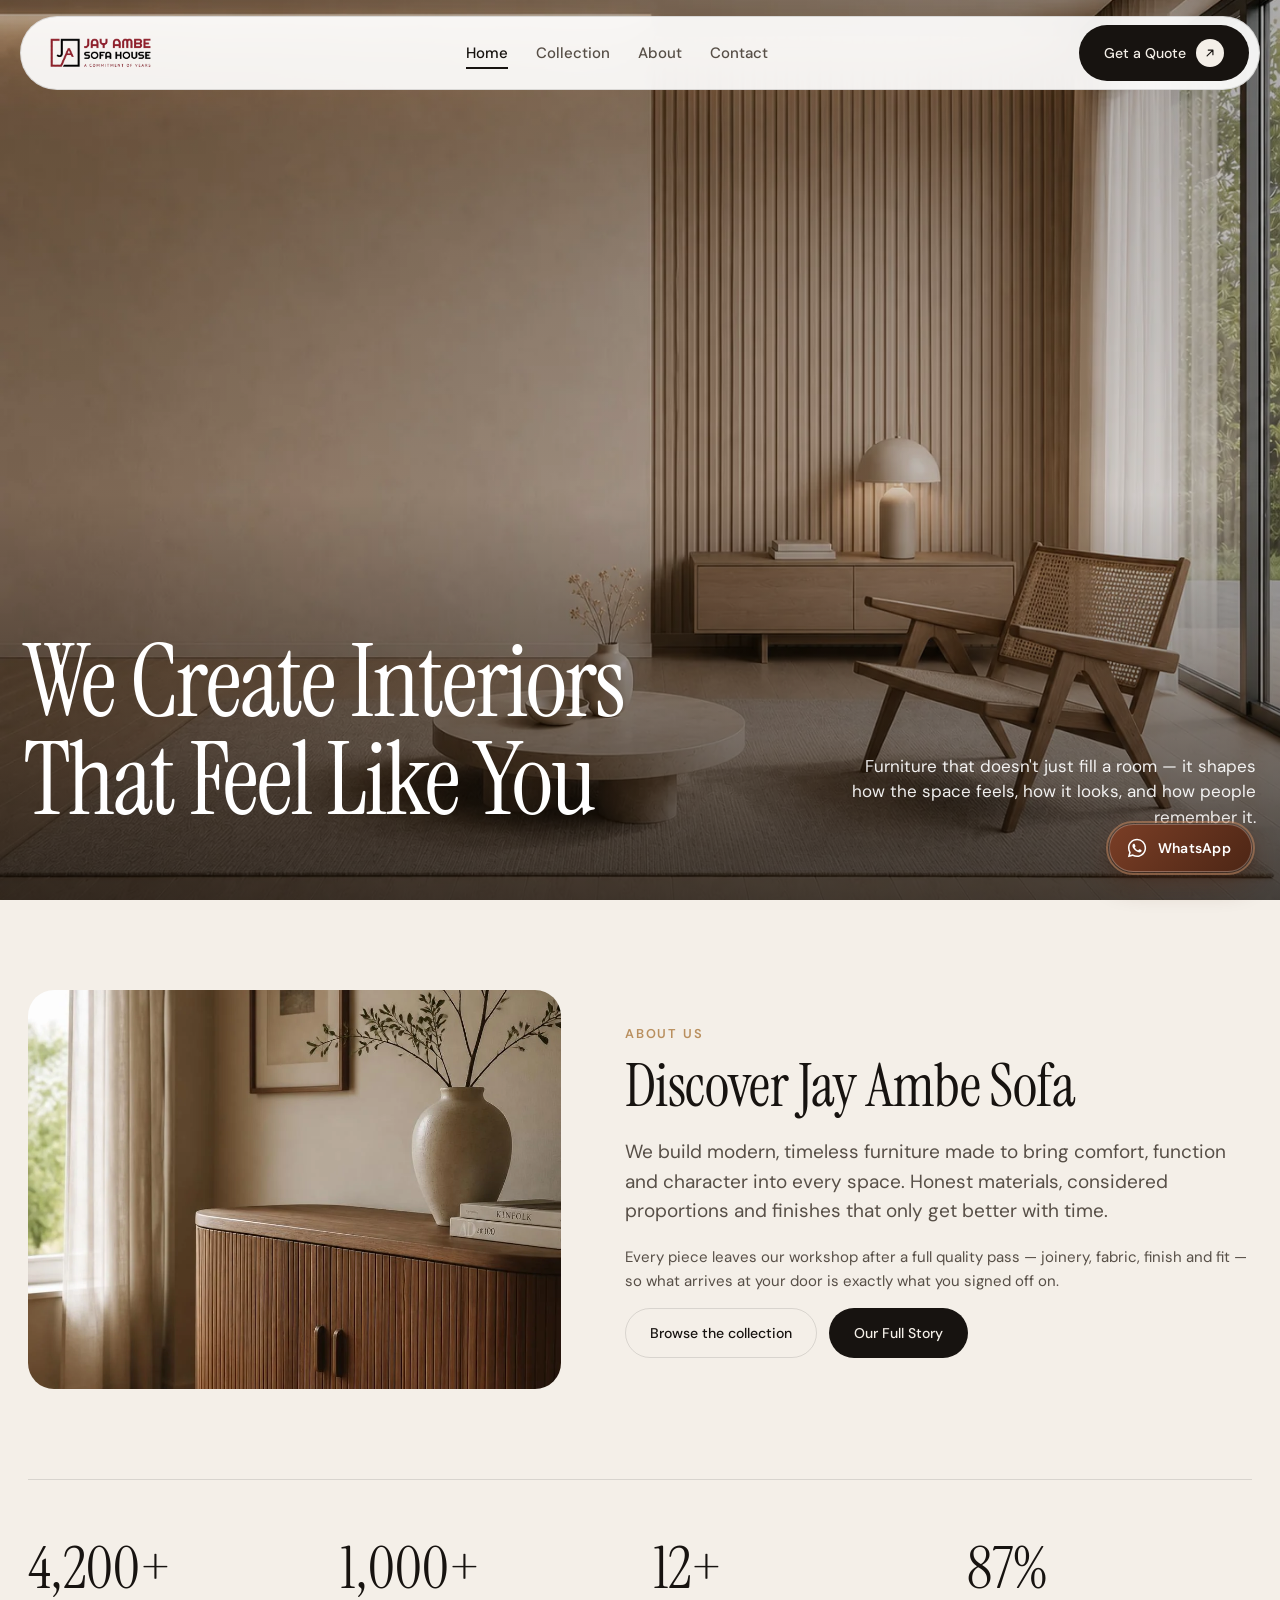
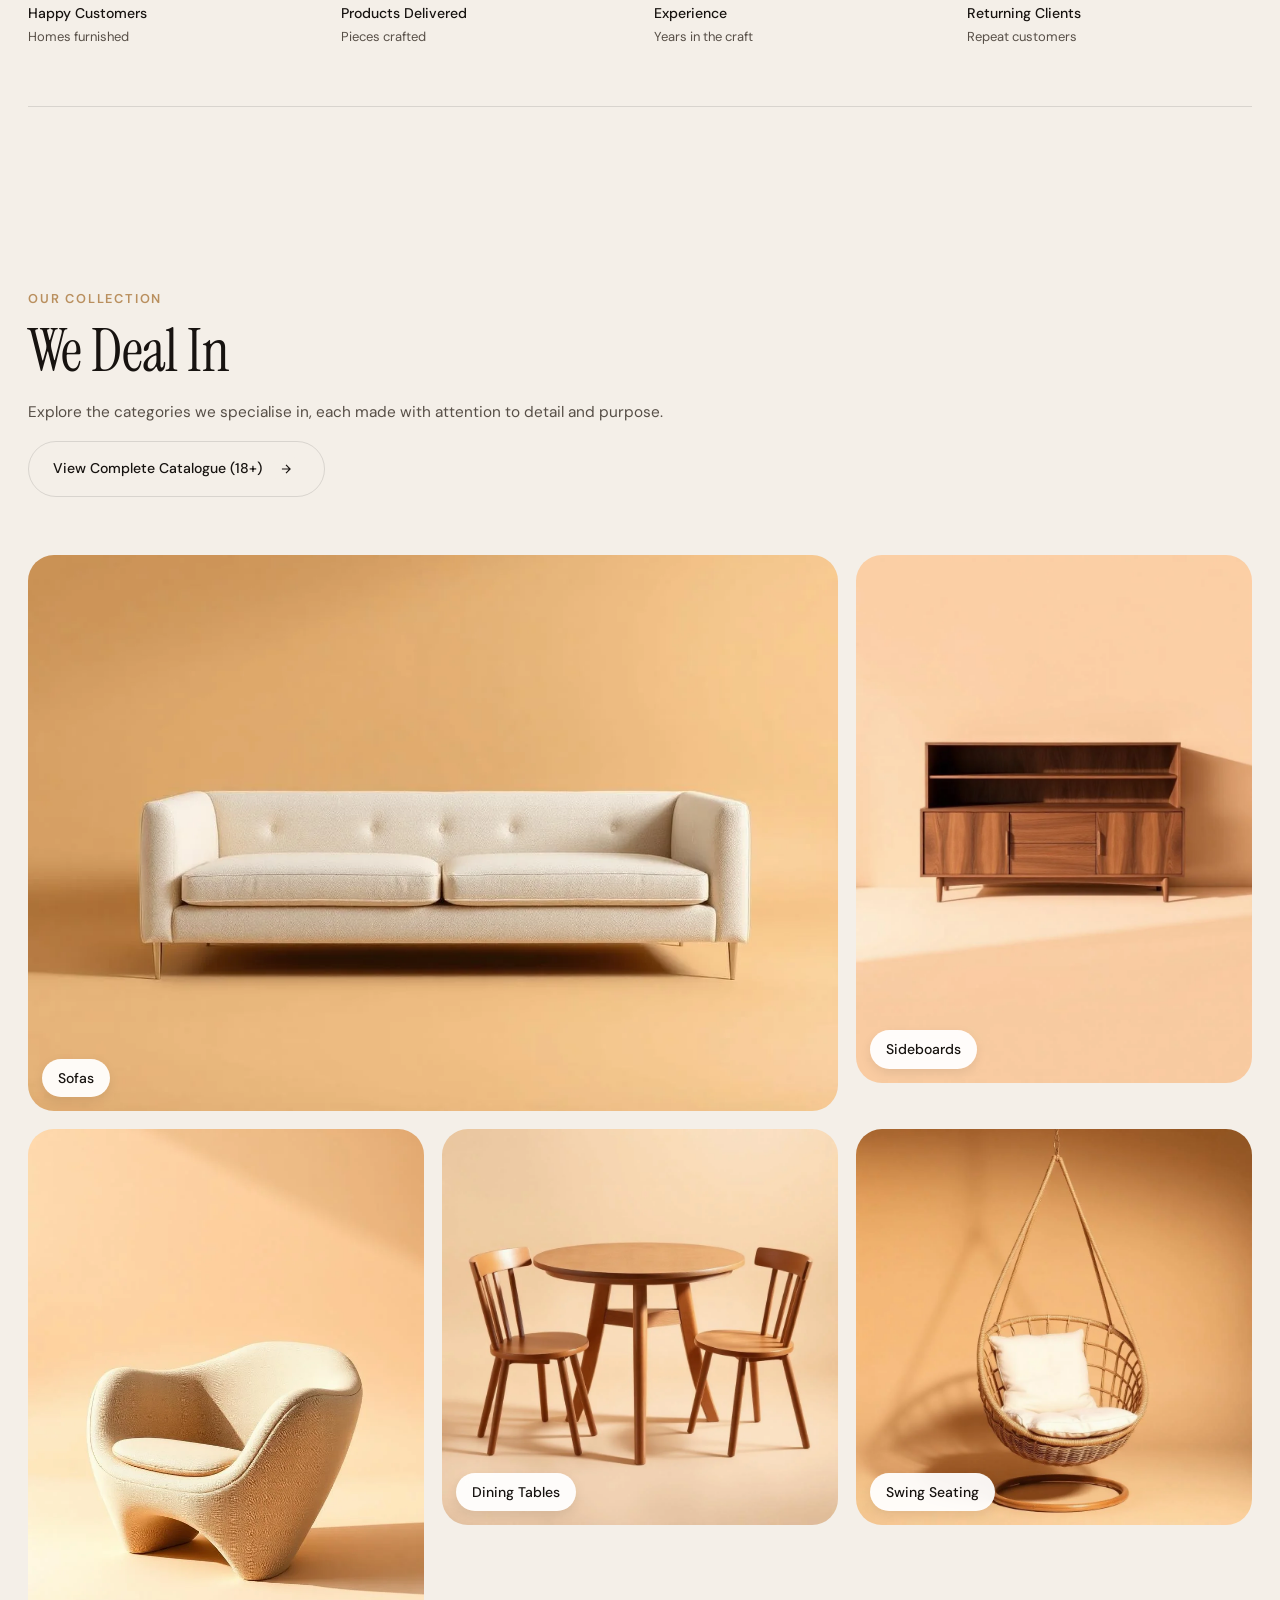
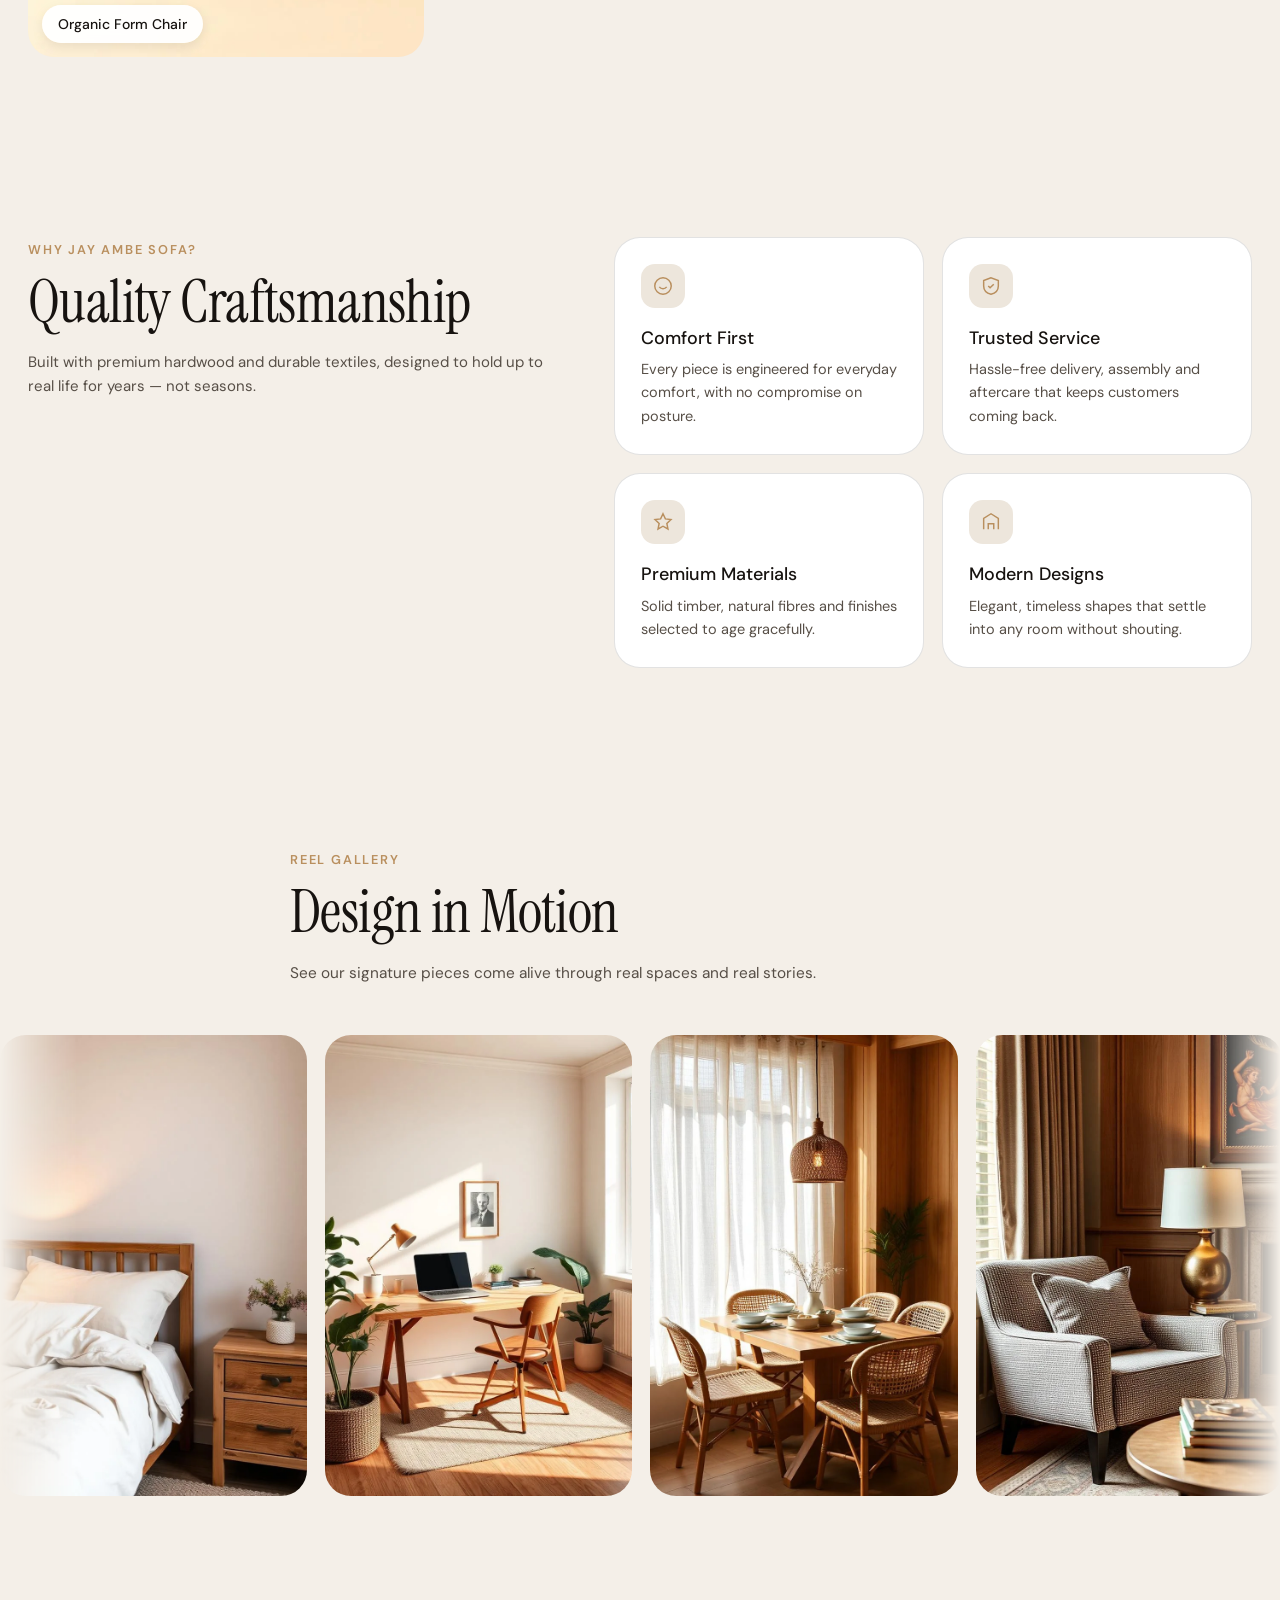
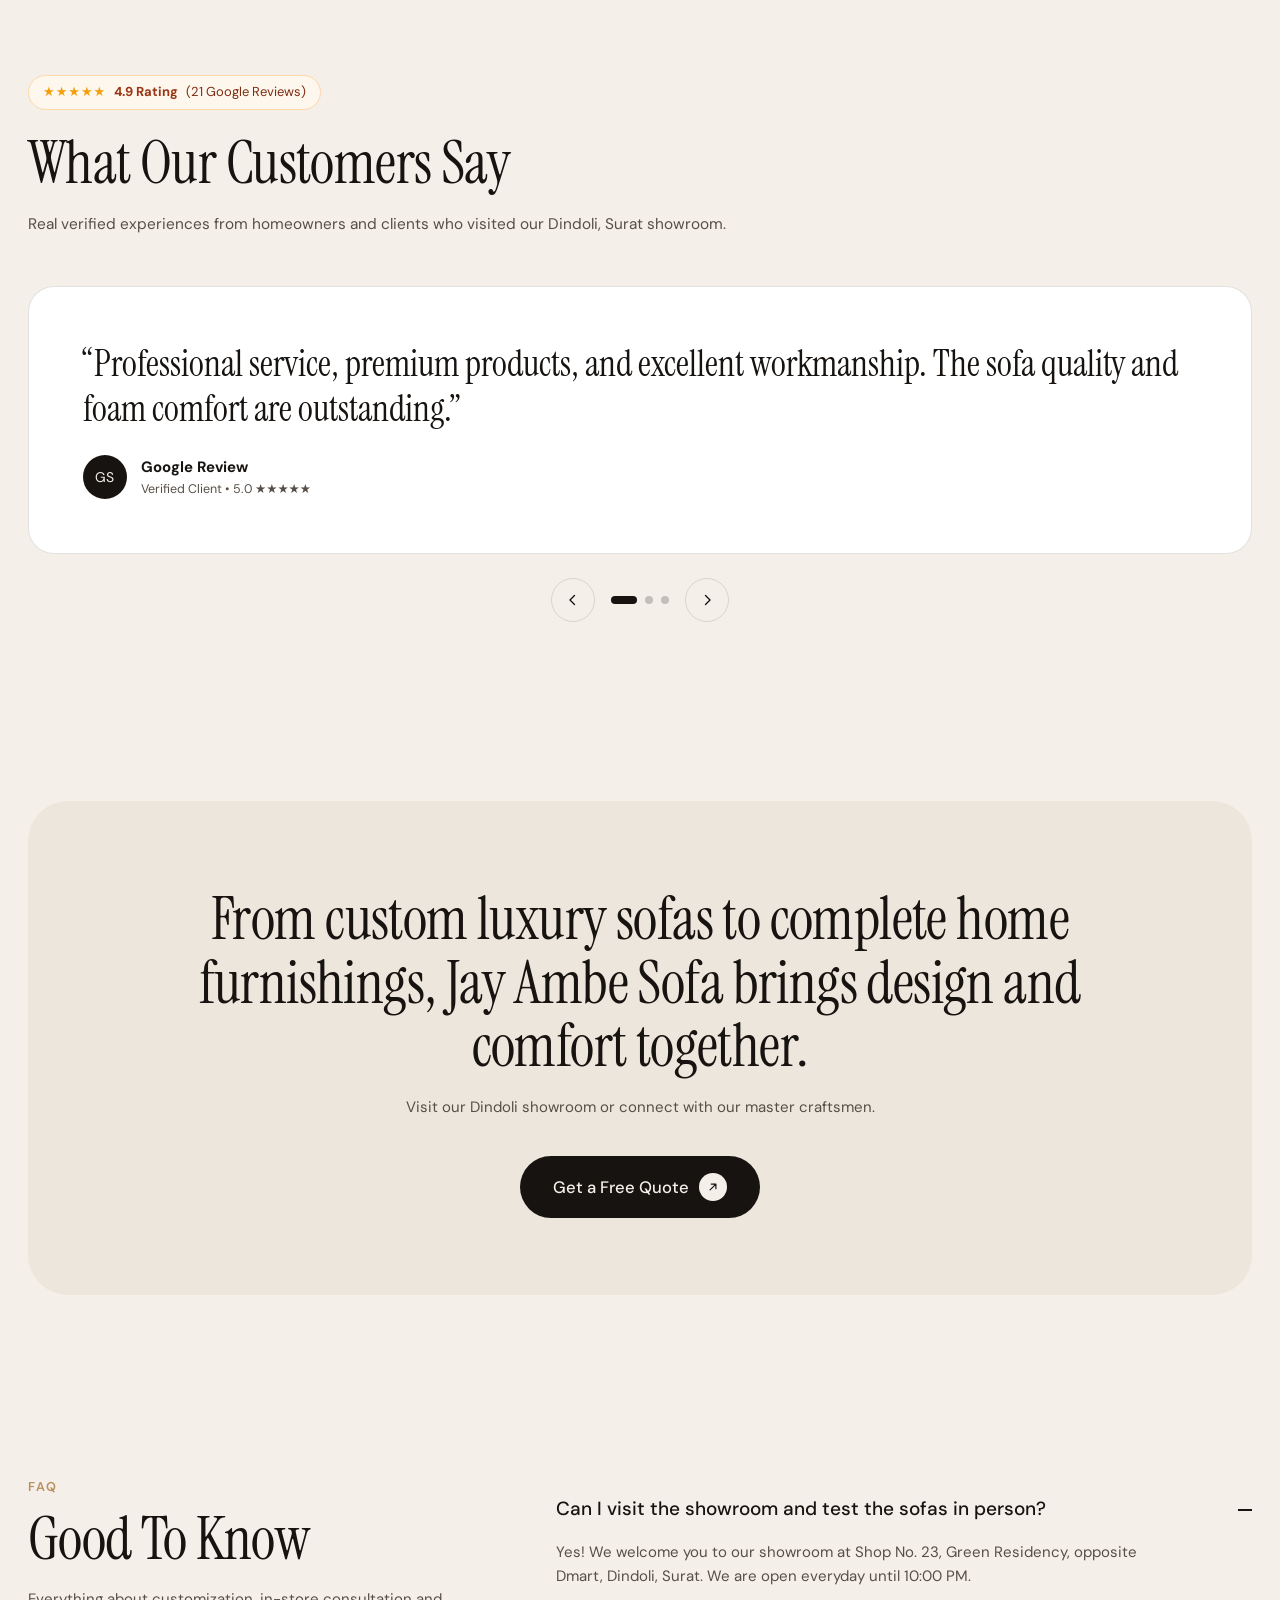
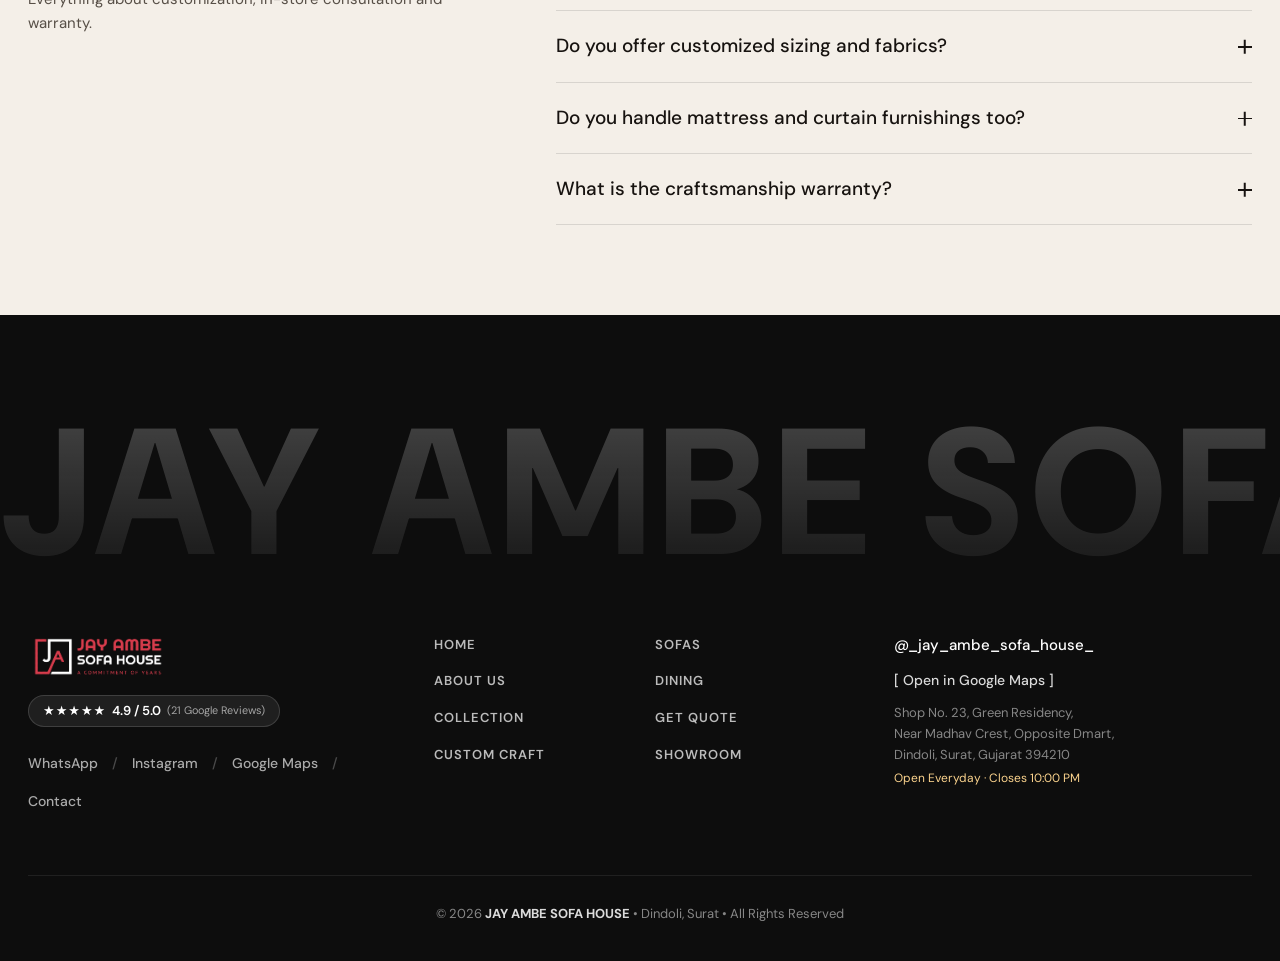
==== commit 1d8b3307: "feat: enhance SEO and site assets by adding web manifest, sitemap, meta tags, schema markup, and opt" ====
--- a/index.html
+++ b/index.html
@@ -3,24 +3,137 @@
   <head>
     <meta charset="utf-8" />
     <meta name="viewport" content="width=device-width, initial-scale=1" />
-    <title>Jay Ambe Sofa — Modern Furniture &amp; Interiors Studio</title>
+    <title>Jay Ambe Sofa House — Premium Handcrafted Sofas &amp; Furnishings | Surat, Gujarat</title>
     <meta
       name="description"
-      content="Jay Ambe Sofa designs and delivers modern, timeless furniture — sofas, sideboards, chairs and dining tables crafted for comfort, quality and everyday living."
+      content="Jay Ambe Sofa House in Dindoli, Surat designs and crafts bespoke sofas, solid wood dining tables, lounge chairs, mattresses, and designer curtains across Gujarat."
     />
+    <link rel="canonical" href="https://jayambesofa.com/index.html" />
+    <meta name="robots" content="index, follow" />
+
+    <!-- Open Graph / Facebook -->
+    <meta property="og:type" content="website" />
+    <meta property="og:url" content="https://jayambesofa.com/index.html" />
+    <meta property="og:title" content="Jay Ambe Sofa House — Premium Handcrafted Sofas &amp; Furnishings | Surat, Gujarat" />
+    <meta property="og:description" content="Handcrafted bespoke living room sofas, teak dining tables, luxury mattresses and curtains in Dindoli, Surat. Rated 4.9★ on Google." />
+    <meta property="og:image" content="https://jayambesofa.com/img/image.webp" />
+
+    <!-- Twitter Card -->
+    <meta name="twitter:card" content="summary_large_image" />
+    <meta name="twitter:title" content="Jay Ambe Sofa House — Premium Handcrafted Sofas &amp; Furnishings | Surat, Gujarat" />
+    <meta name="twitter:description" content="Handcrafted bespoke living room sofas, teak dining tables, luxury mattresses and curtains in Dindoli, Surat. Rated 4.9★ on Google." />
+    <meta name="twitter:image" content="https://jayambesofa.com/img/image.webp" />
+
+    <link rel="manifest" href="./site.webmanifest" />
     <link rel="preconnect" href="https://fonts.googleapis.com" />
     <link rel="preconnect" href="https://fonts.gstatic.com" crossorigin />
     <link
       href="https://fonts.googleapis.com/css2?family=Instrument+Serif:ital@0;1&family=DM+Sans:opsz,wght@9..40,300;9..40,400;9..40,500;9..40,700&display=swap"
       rel="stylesheet"
     />
+    <link rel="icon" type="image/png" sizes="32x32" href="./img/favicon-32x32.png" />
+    <link rel="icon" type="image/png" sizes="512x512" href="./img/favicon.png" />
+    <link rel="apple-touch-icon" href="./img/favicon.png" />
     <link rel="stylesheet" href="./styles.css" />
+
+    <!-- JSON-LD Structured Data for LocalBusiness / FurnitureStore & FAQ -->
+    <script type="application/ld+json">
+    {
+      "@context": "https://schema.org",
+      "@graph": [
+        {
+          "@type": "FurnitureStore",
+          "@id": "https://jayambesofa.com/#store",
+          "name": "Jay Ambe Sofa House - Dindoli",
+          "alternateName": "Jay Ambe Sofa House",
+          "url": "https://jayambesofa.com",
+          "logo": "https://jayambesofa.com/img/logo.webp",
+          "image": "https://jayambesofa.com/img/image.webp",
+          "description": "Premier sofa and home furniture store in Dindoli, Surat offering bespoke sofas, mattresses, curtains, and dining furniture.",
+          "telephone": "+91-9823000000",
+          "priceRange": "₹₹",
+          "address": {
+            "@type": "PostalAddress",
+            "streetAddress": "Shop No. 23, Green Residency, Near Madhav Crest, Opposite Dmart",
+            "addressLocality": "Dindoli, Surat",
+            "addressRegion": "Gujarat",
+            "postalCode": "394210",
+            "addressCountry": "IN"
+          },
+          "geo": {
+            "@type": "GeoCoordinates",
+            "latitude": "21.1448583",
+            "longitude": "72.8854042"
+          },
+          "openingHoursSpecification": [
+            {
+              "@type": "OpeningHoursSpecification",
+              "dayOfWeek": ["Monday", "Tuesday", "Wednesday", "Thursday", "Friday", "Saturday", "Sunday"],
+              "opens": "10:00",
+              "closes": "22:00"
+            }
+          ],
+          "aggregateRating": {
+            "@type": "AggregateRating",
+            "ratingValue": "4.9",
+            "reviewCount": "21",
+            "bestRating": "5",
+            "worstRating": "1"
+          },
+          "sameAs": [
+            "https://www.instagram.com/_jay_ambe_sofa_house_",
+            "https://maps.google.com/maps?vet=10CAAQoqAOahcKEwiIjsmnzr2WAxUAAAAAHQAAAAAQBQ..i&sca_esv=efde9a0fd55cd1a4&pvq=Cg0vZy8xMXoxMDVyZ3l4IhMKDWpheSBhbWJlIHNvZmEQAhgD&lqi=Cg1qYXkgYW1iZSBzb2ZhSLz37oKEvoCACFolEAAQARACGAAYARgCIg1qYXkgYW1iZSBzb2ZhKggIAhAAEAEQApIBCnNvZmFfc3RvcmU&fvr=1&cs=1&um=1&ie=UTF-8&fb=1&gl=in&sa=X&ftid=0x3be051c1def991b5:0x7a303e2d1ca98655"
+          ]
+        },
+        {
+          "@type": "FAQPage",
+          "@id": "https://jayambesofa.com/#faq",
+          "mainEntity": [
+            {
+              "@type": "Question",
+              "name": "Can I visit the showroom and test the sofas in person?",
+              "acceptedAnswer": {
+                "@type": "Answer",
+                "text": "Yes! We welcome you to our showroom at Shop No. 23, Green Residency, opposite Dmart, Dindoli, Surat. We are open everyday until 10:00 PM."
+              }
+            },
+            {
+              "@type": "Question",
+              "name": "Do you offer customized sizing and fabrics?",
+              "acceptedAnswer": {
+                "@type": "Answer",
+                "text": "Yes. Every sofa can be customized in length, cushion firmness, high-density foam, and premium upholstery fabrics (bouclé, velvet, leatherette, and linen)."
+              }
+            },
+            {
+              "@type": "Question",
+              "name": "Do you handle mattress and curtain furnishings too?",
+              "acceptedAnswer": {
+                "@type": "Answer",
+                "text": "Yes, we are a complete furnishing destination offering custom sofas, orthopaedic and luxury mattresses, designer curtains, and interior styling."
+              }
+            },
+            {
+              "@type": "Question",
+              "name": "What is the craftsmanship warranty?",
+              "acceptedAnswer": {
+                "@type": "Answer",
+                "text": "We provide a 5-year structural warranty on solid frames and joinery, and dedicated support for all upholstery and hardware."
+              }
+            }
+          ]
+        }
+      ]
+    }
+    </script>
   </head>
   <body class="page-home">
     <!-- NAV -->
     <header class="nav" id="nav">
       <div class="nav__inner">
-        <a class="nav__brand" href="./index.html">Jay Ambe Sofa</a>
+        <a class="nav__brand" href="./index.html" aria-label="Jay Ambe Sofa House Home">
+          <img src="./img/logo.webp" alt="Jay Ambe Sofa House" class="nav__logo" />
+        </a>
         <nav class="nav__links" id="navLinks">
           <a href="./index.html" class="is-active">Home</a>
           <a href="./collection.html">Collection</a>
@@ -44,7 +157,7 @@
     <main id="top">
       <!-- HERO -->
       <section class="hero">
-        <img class="hero__img" src="./img/image.png" alt="Warm modern living room with a beige sectional sofa" width="1920" height="1088" />
+        <img class="hero__img" src="./img/image.webp" alt="Warm modern living room with a beige sectional sofa" width="1920" height="1088" />
         <div class="hero__scrim"></div>
         <div class="hero__content">
           <h1 class="hero__title">We Create Interiors<br />That Feel Like You</h1>
@@ -59,7 +172,7 @@
       <section class="section about" id="about">
         <div class="container about__grid">
           <div class="about__media reveal">
-            <img src="./img/about.jpg" alt="Fluted walnut sideboard in a sunlit room" loading="lazy" width="1024" height="1536" />
+            <img src="./img/about.webp" alt="Fluted walnut sideboard in a sunlit room" loading="lazy" width="1024" height="1536" />
           </div>
           <div class="about__body reveal">
             <span class="eyebrow">About Us</span>
@@ -120,7 +233,7 @@
                 </p>
               </div>
               <a href="./collection.html" class="btn btn--outline" style="margin-bottom:8px;">
-                View All Catalog (18+)
+                View Complete Catalogue (18+)
                 <span class="btn__icon" aria-hidden="true">
                   <svg viewBox="0 0 24 24" fill="none" stroke="currentColor" stroke-width="2" width="16" height="16"><path d="M5 12h14M12 5l7 7-7 7"/></svg>
                 </span>
@@ -130,7 +243,7 @@
 
           <div class="cards">
             <a class="card card--wide reveal" href="./collection.html?category=sofas" aria-label="Explore Sofas collection">
-              <img src="./img/sofa.jpg" alt="Cream boucle three-seat sofa" loading="lazy" />
+              <img src="./img/sofa.webp" alt="Cream boucle three-seat sofa" loading="lazy" />
               <span class="card__label">Sofas</span>
               <span class="card__action">
                 Explore Sofas
@@ -140,7 +253,7 @@
               </span>
             </a>
             <a class="card card--tall reveal" href="./collection.html?category=sideboards" aria-label="Explore Sideboards collection">
-              <img src="./img/sideboard.jpg" alt="Walnut sideboard cabinet" loading="lazy" />
+              <img src="./img/sideboard.webp" alt="Walnut sideboard cabinet" loading="lazy" />
               <span class="card__label">Sideboards</span>
               <span class="card__action">
                 Explore Sideboards
@@ -150,7 +263,7 @@
               </span>
             </a>
             <a class="card card--tall reveal" href="./collection.html?category=chairs" aria-label="Explore Organic Form Chair collection">
-              <img src="./img/chair.jpg" alt="Organic form lounge chair in oatmeal fabric" loading="lazy" />
+              <img src="./img/chair.webp" alt="Organic form lounge chair in oatmeal fabric" loading="lazy" />
               <span class="card__label">Organic Form Chair</span>
               <span class="card__action">
                 Explore Chairs
@@ -160,7 +273,7 @@
               </span>
             </a>
             <a class="card reveal" href="./collection.html?category=tables" aria-label="Explore Dining Tables collection">
-              <img src="./img/table.jpg" alt="Round oak dining table with two chairs" loading="lazy" />
+              <img src="./img/table.webp" alt="Round oak dining table with two chairs" loading="lazy" />
               <span class="card__label">Dining Tables</span>
               <span class="card__action">
                 Explore Tables
@@ -170,7 +283,7 @@
               </span>
             </a>
             <a class="card reveal" href="./collection.html?category=swings" aria-label="Explore Swing Seating collection">
-              <img src="./img/swing.jpg" alt="Rattan hanging swing chair with cushion" loading="lazy" />
+              <img src="./img/swing.webp" alt="Rattan hanging swing chair with cushion" loading="lazy" />
               <span class="card__label">Swing Seating</span>
               <span class="card__action">
                 Explore Swings
@@ -238,10 +351,10 @@
         </div>
         <div class="marquee" id="marquee">
           <div class="marquee__track" id="marqueeTrack">
-            <figure class="reel"><img src="./img/reel-1.jpg" alt="Styled bedroom with linen bedding" loading="lazy" /></figure>
-            <figure class="reel"><img src="./img/reel-2.jpg" alt="Minimal home office with oak desk" loading="lazy" /></figure>
-            <figure class="reel"><img src="./img/reel-3.jpg" alt="Dining nook with woven chairs" loading="lazy" /></figure>
-            <figure class="reel"><img src="./img/reel-4.jpg" alt="Living room corner with armchair and lamp" loading="lazy" /></figure>
+            <figure class="reel"><img src="./img/reel-1.webp" alt="Styled bedroom with linen bedding" loading="lazy" /></figure>
+            <figure class="reel"><img src="./img/reel-2.webp" alt="Minimal home office with oak desk" loading="lazy" /></figure>
+            <figure class="reel"><img src="./img/reel-3.webp" alt="Dining nook with woven chairs" loading="lazy" /></figure>
+            <figure class="reel"><img src="./img/reel-4.webp" alt="Living room corner with armchair and lamp" loading="lazy" /></figure>
           </div>
         </div>
       </section>
@@ -250,10 +363,14 @@
       <section class="section testimonials">
         <div class="container">
           <div class="section__head reveal">
-            <span class="eyebrow">Testimonials</span>
+            <div class="single-studio-badge" style="margin-bottom:12px;">
+              <span class="rating-stars">★★★★★</span>
+              <strong>4.9 Rating</strong>
+              <span class="rating-count">(21 Google Reviews)</span>
+            </div>
             <h2 class="h2">What Our Customers Say</h2>
             <p class="muted section__intro">
-              Real stories from people who chose Jay Ambe Sofa for their homes and workspaces.
+              Real verified experiences from homeowners and clients who visited our Dindoli, Surat showroom.
             </p>
           </div>
 
@@ -261,16 +378,16 @@
             <div class="slider__viewport">
               <ul class="slider__track" id="sliderTrack">
                 <li class="quote">
-                  <p>“The sofa completely changed our living room. Six months in and it still looks like the day it arrived.”</p>
-                  <div class="quote__by"><span class="avatar">EM</span><span><strong>Elena Marsh</strong><small>Homeowner, Bristol</small></span></div>
+                  <p>“Professional service, premium products, and excellent workmanship. The sofa quality and foam comfort are outstanding.”</p>
+                  <div class="quote__by"><span class="avatar">GS</span><span><strong>Google Review</strong><small>Verified Client • 5.0 ★★★★★</small></span></div>
                 </li>
                 <li class="quote">
-                  <p>“Delivery and assembly were effortless, and the finish on the sideboard is genuinely beautiful.”</p>
-                  <div class="quote__by"><span class="avatar">RK</span><span><strong>Rohan Kapoor</strong><small>Apartment owner, Pune</small></span></div>
+                  <p>“They patiently answered all my questions and helped me choose the right sofa with customized dimensions and fabrics.”</p>
+                  <div class="quote__by"><span class="avatar">VR</span><span><strong>Verified Customer</strong><small>Dindoli, Surat • 5.0 ★★★★★</small></span></div>
                 </li>
                 <li class="quote">
-                  <p>“We furnished our whole studio with Jay Ambe Sofa. Clients notice it the moment they walk in.”</p>
-                  <div class="quote__by"><span class="avatar">SL</span><span><strong>Sofia Lund</strong><small>Studio founder, Copenhagen</small></span></div>
+                  <p>“Best showroom in Dindoli. Sofa, mattress, curtain and all furnishing items available with exceptional craftsmanship.”</p>
+                  <div class="quote__by"><span class="avatar">JA</span><span><strong>Showroom Client</strong><small>Surat, Gujarat • 5.0 ★★★★★</small></span></div>
                 </li>
               </ul>
             </div>
@@ -291,11 +408,11 @@
       <section class="section" id="contact">
         <div class="container cta reveal">
           <h2 class="h2 cta__title">
-            From living rooms to workspaces, Jay Ambe Sofa brings design and comfort together.
+            From custom luxury sofas to complete home furnishings, Jay Ambe Sofa brings design and comfort together.
           </h2>
-          <p class="muted">Ready to style your space?</p>
+          <p class="muted">Visit our Dindoli showroom or connect with our master craftsmen.</p>
           <a class="btn btn--dark btn--lg" href="./contact.html">
-            Get a Quote
+            Get a Free Quote
             <span class="btn__icon" aria-hidden="true">
               <svg viewBox="0 0 24 24" fill="none" stroke="currentColor" stroke-width="2"><path d="M7 17 17 7M9 7h8v8" stroke-linecap="round" stroke-linejoin="round"/></svg>
             </span>
@@ -309,24 +426,24 @@
           <div class="reveal">
             <span class="eyebrow">FAQ</span>
             <h2 class="h2">Good To Know</h2>
-            <p class="muted">Everything about lead times, delivery and care.</p>
+            <p class="muted">Everything about customization, in-store consultation and warranty.</p>
           </div>
           <div class="faq reveal" id="faq">
             <details class="faq__item" open>
-              <summary>How long does an order take?<span class="faq__plus" aria-hidden="true"></span></summary>
-              <p>In-stock pieces ship within 5 working days. Made-to-order items take 4–6 weeks depending on fabric and finish.</p>
+              <summary>Can I visit the showroom and test the sofas in person?<span class="faq__plus" aria-hidden="true"></span></summary>
+              <p>Yes! We welcome you to our showroom at Shop No. 23, Green Residency, opposite Dmart, Dindoli, Surat. We are open everyday until 10:00 PM.</p>
             </details>
             <details class="faq__item">
-              <summary>Do you deliver and assemble?<span class="faq__plus" aria-hidden="true"></span></summary>
-              <p>Yes. Delivery includes room-of-choice placement and full assembly, plus packaging removal.</p>
+              <summary>Do you offer customized sizing and fabrics?<span class="faq__plus" aria-hidden="true"></span></summary>
+              <p>Yes. Every sofa can be customized in length, cushion firmness, high-density foam, and premium upholstery fabrics (bouclé, velvet, leatherette, and linen).</p>
             </details>
             <details class="faq__item">
-              <summary>Can I customise fabrics and finishes?<span class="faq__plus" aria-hidden="true"></span></summary>
-              <p>Most upholstered pieces come in 20+ fabrics and four wood finishes. Free swatches on request.</p>
+              <summary>Do you handle mattress and curtain furnishings too?<span class="faq__plus" aria-hidden="true"></span></summary>
+              <p>Yes, we are a complete furnishing destination offering custom sofas, orthopaedic and luxury mattresses, designer curtains, and interior styling.</p>
             </details>
             <details class="faq__item">
-              <summary>What is the warranty?<span class="faq__plus" aria-hidden="true"></span></summary>
-              <p>Five years on frames and joinery, two years on upholstery and mechanisms.</p>
+              <summary>What is the craftsmanship warranty?<span class="faq__plus" aria-hidden="true"></span></summary>
+              <p>We provide a 5-year structural warranty on solid frames and joinery, and dedicated support for all upholstery and hardware.</p>
             </details>
           </div>
         </div>
@@ -340,20 +457,24 @@
       </div>
       <div class="container footer__main">
         <div class="footer__brand-col">
-          <a class="footer__brand-logo" href="./index.html">
-            <svg viewBox="0 0 24 24" fill="none" stroke="currentColor" stroke-width="2" class="footer__logo-icon">
-              <path d="M12 2L2 7l10 5 10-5-10-5zM2 17l10 5 10-5M2 12l10 5 10-5" stroke-linecap="round" stroke-linejoin="round"/>
-            </svg>
-            <span>Jay Ambe Sofa</span>
+          <a class="footer__brand-logo" href="./index.html" aria-label="Jay Ambe Sofa House Home">
+            <div class="footer__logo-badge">
+              <img src="./img/logo_white.webp" alt="Jay Ambe Sofa House" class="footer__logo-img" />
+            </div>
           </a>
+          <div class="footer__rating-tag">
+            <span class="rating-stars">★★★★★</span>
+            <span>4.9 / 5.0</span>
+            <small>(21 Google Reviews)</small>
+          </div>
           <div class="footer__socials">
-            <a href="https://facebook.com" target="_blank" rel="noopener">Fb</a>
+            <a href="https://wa.me/919823000000?text=Hello%20Jay%20Ambe%20Sofa%20House,%20I%20would%20like%20to%20inquire%20about%20your%20sofas%20and%20furnishings." target="_blank" rel="noopener" aria-label="Chat on WhatsApp">WhatsApp</a>
             <span class="sep">/</span>
-            <a href="https://behance.net" target="_blank" rel="noopener">Be</a>
+            <a href="https://www.instagram.com/_jay_ambe_sofa_house_" target="_blank" rel="noopener" aria-label="Instagram">Instagram</a>
             <span class="sep">/</span>
-            <a href="https://twitter.com" target="_blank" rel="noopener">X</a>
+            <a href="https://maps.google.com/maps?vet=10CAAQoqAOahcKEwiIjsmnzr2WAxUAAAAAHQAAAAAQBQ..i&sca_esv=efde9a0fd55cd1a4&pvq=Cg0vZy8xMXoxMDVyZ3l4IhMKDWpheSBhbWJlIHNvZmEQAhgD&lqi=Cg1qYXkgYW1iZSBzb2ZhSLz37oKEvoCACFolEAAQARACGAAYARgCIg1qYXkgYW1iZSBzb2ZhKggIAhAAEAEQApIBCnNvZmFfc3RvcmU&fvr=1&cs=1&um=1&ie=UTF-8&fb=1&gl=in&sa=X&ftid=0x3be051c1def991b5:0x7a303e2d1ca98655" target="_blank" rel="noopener" aria-label="Google Maps Directions">Google Maps</a>
             <span class="sep">/</span>
-            <a href="https://linkedin.com" target="_blank" rel="noopener">Ln</a>
+            <a href="./contact.html" aria-label="Direct Inquiry">Contact</a>
           </div>
         </div>
 
@@ -367,25 +488,38 @@
           <div class="footer__nav-col">
             <a href="./collection.html?category=sofas">SOFAS</a>
             <a href="./collection.html?category=tables">DINING</a>
-            <a href="./contact.html">CONTACT</a>
-            <a href="./about.html">SHOWROOMS</a>
+            <a href="./contact.html">GET QUOTE</a>
+            <a href="./about.html#showroom">SHOWROOM</a>
           </div>
         </div>
 
         <div class="footer__contact-col">
-          <a class="footer__phone" href="tel:+441234567890">+44 (123) 456-7890</a>
-          <a class="footer__email-pill" href="mailto:hello@jayambesofa.com">[ hello@jayambesofa.com ]</a>
+          <a class="footer__phone" href="https://www.instagram.com/_jay_ambe_sofa_house_" target="_blank" rel="noopener">@_jay_ambe_sofa_house_</a>
+          <a class="footer__email-pill" href="https://maps.google.com/maps?vet=10CAAQoqAOahcKEwiIjsmnzr2WAxUAAAAAHQAAAAAQBQ..i&sca_esv=efde9a0fd55cd1a4&pvq=Cg0vZy8xMXoxMDVyZ3l4IhMKDWpheSBhbWJlIHNvZmEQAhgD&lqi=Cg1qYXkgYW1iZSBzb2ZhSLz37oKEvoCACFolEAAQARACGAAYARgCIg1qYXkgYW1iZSBzb2ZhKggIAhAAEAEQApIBCnNvZmFfc3RvcmU&fvr=1&cs=1&um=1&ie=UTF-8&fb=1&gl=in&sa=X&ftid=0x3be051c1def991b5:0x7a303e2d1ca98655" target="_blank" rel="noopener">[ Open in Google Maps ]</a>
           <p class="footer__address">
-            Hanzelaan 351, Suite 400,<br />
-            Jay Ambe Sofa House Studio
+            Shop No. 23, Green Residency,<br />
+            Near Madhav Crest, Opposite Dmart,<br />
+            Dindoli, Surat, Gujarat 394210<br />
+            <span style="color: #fbd38d; font-size:12px; display:inline-block; margin-top:4px;">Open Everyday · Closes 10:00 PM</span>
           </p>
         </div>
       </div>
 
       <div class="container footer__bottom-center">
-        <span>© <span id="year"></span> <strong>JAY AMBE SOFA</strong> All Rights Reserved</span>
+        <span>© <span id="year"></span> <strong>JAY AMBE SOFA HOUSE</strong> • Dindoli, Surat • All Rights Reserved</span>
       </div>
     </footer>
+
+    <!-- FLOATING WHATSAPP BUTTON (BROWN THEME) -->
+    <a href="https://wa.me/919823000000?text=Hello%20Jay%20Ambe%20Sofa%20House,%20I%20would%20like%20to%20inquire%20about%20your%20sofas%20and%20furniture." class="whatsapp-float" target="_blank" rel="noopener" aria-label="Chat on WhatsApp">
+      <span class="whatsapp-float__pulse" aria-hidden="true"></span>
+      <span class="whatsapp-float__icon" aria-hidden="true">
+        <svg viewBox="0 0 24 24" width="22" height="22" fill="currentColor">
+          <path d="M12.04 2c-5.46 0-9.91 4.45-9.91 9.91 0 1.75.46 3.45 1.32 4.95L2.05 22l5.25-1.38c1.45.79 3.08 1.21 4.74 1.21 5.46 0 9.91-4.45 9.91-9.91 0-2.65-1.03-5.14-2.9-7.01A9.82 9.82 0 0 0 12.04 2m.01 1.67c2.2 0 4.26.86 5.82 2.42a8.23 8.23 0 0 1 2.41 5.83c0 4.54-3.7 8.24-8.24 8.24-1.48 0-2.93-.4-4.2-1.15l-.3-.18-3.12.82.83-3.04-.2-.31a8.2 8.2 0 0 1-1.26-4.38c0-4.54 3.7-8.24 8.24-8.24M8.53 7.33c-.2 0-.43.08-.66.33-.23.25-.87.85-.87 2.07s.89 2.4 1.02 2.57c.12.17 1.76 2.68 4.25 3.76 2.08.9 2.51.72 2.96.68.45-.04 1.45-.59 1.66-1.16.2-.57.2-1.06.14-1.16-.06-.1-.23-.17-.48-.29s-1.45-.72-1.68-.8c-.23-.08-.39-.12-.56.12-.16.25-.64.8-.78.96-.15.17-.29.19-.54.06-.25-.12-1.05-.39-2-1.24-.74-.66-1.24-1.47-1.38-1.72-.15-.25-.02-.38.11-.5.11-.11.25-.29.37-.43.12-.15.17-.25.25-.41.08-.17.04-.31-.02-.43s-.56-1.35-.77-1.85c-.2-.48-.41-.42-.56-.43h-.48Z"/>
+        </svg>
+      </span>
+      <span class="whatsapp-float__text">WhatsApp</span>
+    </a>
 
     <script src="./main.js"></script>
   </body>
--- a/styles.css
+++ b/styles.css
@@ -1,137 +1,364 @@
+/* =========================================================
+   JAY AMBE SOFA HOUSE — COMPLETE RESPONSIVE DESIGN SYSTEM
+   ========================================================= */
+
 :root {
   --paper: #f4efe8;
   --paper-2: #ede6dc;
   --ink: #171310;
   --ink-soft: #574f47;
   --tan: #b98f5e;
+  --tan-light: #dfc2a2;
   --line: rgba(23, 19, 16, 0.12);
-  --radius: 26px;
+  --radius: clamp(18px, 3vw, 26px);
+  --radius-sm: 14px;
+  --radius-pill: 999px;
   --maxw: 1240px;
   --serif: "Instrument Serif", Georgia, serif;
-  --sans: "DM Sans", system-ui, -apple-system, Segoe UI, sans-serif;
-}
-
-* { box-sizing: border-box; }
-
-html { scroll-behavior: smooth; }
+  --sans: "DM Sans", system-ui, -apple-system, Segoe UI, Roboto, sans-serif;
+  --shadow-sm: 0 4px 14px rgba(23, 19, 16, 0.05);
+  --shadow-md: 0 16px 36px rgba(23, 19, 16, 0.08);
+  --shadow-lg: 0 28px 64px rgba(23, 19, 16, 0.14);
+}
+
+*, *::before, *::after {
+  box-sizing: border-box;
+}
+
+html {
+  scroll-behavior: smooth;
+  overflow-x: hidden;
+  width: 100%;
+  -webkit-text-size-adjust: 100%;
+}
 
 body {
   margin: 0;
+  padding: 0;
   background: var(--paper);
   color: var(--ink);
   font-family: var(--sans);
-  font-size: 17px;
+  font-size: clamp(15px, 1.1vw, 17px);
   line-height: 1.6;
   -webkit-font-smoothing: antialiased;
-}
-
-img { display: block; max-width: 100%; }
-a { color: inherit; text-decoration: none; }
-
-.container { width: min(100% - 40px, var(--maxw)); margin-inline: auto; }
-.section { padding: clamp(60px, 8vw, 110px) 0; }
+  -moz-osx-font-smoothing: grayscale;
+  overflow-x: hidden;
+  width: 100%;
+  position: relative;
+}
+
+body.menu-open,
+body.modal-open {
+  overflow: hidden;
+  touch-action: none;
+}
+
+img, picture, video, canvas, svg {
+  display: block;
+  max-width: 100%;
+  height: auto;
+}
+
+a {
+  color: inherit;
+  text-decoration: none;
+  -webkit-tap-highlight-color: transparent;
+}
+
+button, input, select, textarea {
+  font-family: inherit;
+  font-size: inherit;
+  color: inherit;
+}
+
+/* =========================================================
+   GLOBAL LAYOUT & TYPOGRAPHY
+   ========================================================= */
+
+.container {
+  width: min(100% - clamp(24px, 5vw, 56px), var(--maxw));
+  margin-inline: auto;
+}
+
+.section {
+  padding: clamp(48px, 7vw, 110px) 0;
+  position: relative;
+}
 
 .h1 {
   font-family: var(--serif);
   font-weight: 400;
-  font-size: clamp(40px, 6.5vw, 76px);
-  line-height: 1.02;
+  font-size: clamp(34px, 6.2vw, 76px);
+  line-height: 1.04;
   letter-spacing: -0.015em;
   margin: 12px 0 20px;
+  word-break: break-word;
 }
 
 .h2 {
   font-family: var(--serif);
   font-weight: 400;
-  font-size: clamp(34px, 5vw, 62px);
-  line-height: 1.05;
+  font-size: clamp(28px, 4.6vw, 62px);
+  line-height: 1.08;
   letter-spacing: -0.01em;
   margin: 10px 0 16px;
+  word-break: break-word;
 }
 
 .eyebrow {
   display: inline-block;
-  font-size: 13px;
+  font-size: clamp(11px, 1vw, 13px);
   letter-spacing: 0.14em;
   text-transform: uppercase;
   color: var(--tan);
   font-weight: 600;
 }
-.muted { color: var(--ink-soft); }
-.lead { font-size: 19px; line-height: 1.5; color: var(--ink-soft); }
-.section__head { max-width: 700px; margin-bottom: 50px; }
-.section__intro { margin: 0; font-size: 17px; }
-
-/* buttons */
+
+.muted {
+  color: var(--ink-soft);
+}
+
+.lead {
+  font-size: clamp(16px, 1.8vw, 19px);
+  line-height: 1.55;
+  color: var(--ink-soft);
+}
+
+.section__head {
+  max-width: 700px;
+  margin-bottom: clamp(28px, 5vw, 50px);
+}
+
+.section__intro {
+  margin: 0;
+  font-size: clamp(15px, 1.2vw, 17px);
+}
+
+/* =========================================================
+   BUTTONS & ACTIONS
+   ========================================================= */
+
 .btn {
   display: inline-flex;
   align-items: center;
+  justify-content: center;
   gap: 10px;
-  border-radius: 999px;
-  padding: 12px 14px 12px 22px;
-  font-size: 15px;
+  border-radius: var(--radius-pill);
+  padding: clamp(10px, 2vw, 13px) clamp(18px, 2.5vw, 24px);
+  font-size: clamp(14px, 1.1vw, 15px);
   font-weight: 500;
   border: 1px solid transparent;
   cursor: pointer;
-  transition: transform 0.25s ease, background 0.25s ease, color 0.25s ease, border-color 0.25s ease;
-}
-.btn:hover { transform: translateY(-2px); }
-.btn--dark { background: var(--ink); color: var(--paper); }
-.btn--dark:hover { background: #2b2520; }
-.btn--outline { border-color: var(--line); background: transparent; padding: 12px 24px; }
-.btn--outline:hover { background: var(--ink); color: var(--paper); }
-.btn--lg { padding: 16px 20px 16px 32px; font-size: 17px; }
+  text-align: center;
+  max-width: 100%;
+  white-space: nowrap;
+  touch-action: manipulation;
+  -webkit-tap-highlight-color: transparent;
+  transition: transform 0.25s ease, background 0.25s ease, color 0.25s ease, border-color 0.25s ease, box-shadow 0.25s ease;
+}
+
+.btn:hover {
+  transform: translateY(-2px);
+}
+
+.btn:active {
+  transform: translateY(0);
+}
+
+.btn--dark {
+  background: var(--ink);
+  color: var(--paper);
+}
+
+.btn--dark:hover {
+  background: #2b2520;
+  color: #fff;
+}
+
+.btn--outline {
+  border-color: var(--line);
+  background: transparent;
+  color: var(--ink);
+}
+
+.btn--outline:hover {
+  background: var(--ink);
+  color: var(--paper);
+  border-color: var(--ink);
+}
+
+.btn--lg {
+  padding: clamp(13px, 2.5vw, 16px) clamp(22px, 3.5vw, 32px);
+  font-size: clamp(15px, 1.3vw, 17px);
+}
+
+.btn-sm {
+  padding: 8px 16px;
+  font-size: 13px;
+  border-radius: 100px;
+}
+
 .btn__icon {
-  width: 30px; height: 30px;
-  display: grid; place-items: center;
+  width: 28px;
+  height: 28px;
+  display: grid;
+  place-items: center;
   border-radius: 50%;
   background: var(--paper);
   color: var(--ink);
-}
-.btn__icon svg { width: 15px; height: 15px; }
-
-/* nav */
-.nav { position: fixed; inset: 14px 0 auto; z-index: 100; }
+  flex-shrink: 0;
+}
+
+.btn__icon svg {
+  width: 14px;
+  height: 14px;
+}
+
+/* =========================================================
+   NAVIGATION BAR (DESKTOP & MOBILE RESPONSIVE)
+   ========================================================= */
+
+.nav {
+  position: fixed;
+  inset: clamp(10px, 2vw, 16px) 0 auto;
+  z-index: 1000;
+  width: 100%;
+  pointer-events: none;
+}
+
 .nav__inner {
-  width: min(100% - 34px, var(--maxw));
+  pointer-events: auto;
+  width: min(100% - clamp(20px, 4vw, 40px), var(--maxw));
   margin-inline: auto;
-  background: rgba(255, 255, 255, 0.88);
+  background: rgba(255, 255, 255, 0.92);
   backdrop-filter: blur(16px);
   -webkit-backdrop-filter: blur(16px);
   border: 1px solid var(--line);
-  border-radius: 999px;
-  padding: 9px 9px 9px 26px;
-  display: flex;
-  align-items: center;
-  gap: 20px;
+  border-radius: var(--radius-pill);
+  padding: 8px 10px 8px clamp(14px, 2.5vw, 24px);
+  display: flex;
+  align-items: center;
+  justify-content: space-between;
+  gap: clamp(12px, 2vw, 20px);
   transition: box-shadow 0.3s ease, background 0.3s ease;
-}
-.nav.is-stuck .nav__inner { box-shadow: 0 16px 40px rgba(23, 19, 16, 0.14); }
-.nav__brand { font-family: var(--serif); font-size: 26px; font-weight: 500; }
-.nav__links { display: flex; gap: 26px; margin-inline: auto; font-size: 15px; font-weight: 500; }
-.nav__links a { position: relative; padding: 4px 0; color: var(--ink-soft); transition: color 0.2s ease; }
-.nav__links a:hover, .nav__links a.is-active { color: var(--ink); }
+  position: relative;
+}
+
+.nav.is-stuck .nav__inner {
+  box-shadow: 0 16px 40px rgba(23, 19, 16, 0.14);
+  background: rgba(255, 255, 255, 0.96);
+}
+
+.nav__brand {
+  display: inline-flex;
+  align-items: center;
+  gap: 12px;
+  text-decoration: none;
+  font-family: var(--serif);
+  font-size: clamp(20px, 3vw, 26px);
+  font-weight: 500;
+  letter-spacing: 0.02em;
+  color: var(--ink);
+  flex-shrink: 0;
+}
+
+.nav__logo {
+  height: clamp(30px, 4vw, 38px);
+  width: auto;
+  max-width: clamp(130px, 24vw, 170px);
+  object-fit: contain;
+  display: block;
+}
+
+.nav__links {
+  display: flex;
+  align-items: center;
+  gap: clamp(16px, 2.5vw, 28px);
+  margin-inline: auto;
+  font-size: 15px;
+  font-weight: 500;
+}
+
+.nav__links a {
+  position: relative;
+  padding: 4px 0;
+  color: var(--ink-soft);
+  transition: color 0.2s ease;
+}
+
+.nav__links a:hover,
+.nav__links a.is-active {
+  color: var(--ink);
+}
+
 .nav__links a::after {
-  content: ""; position: absolute; left: 0; bottom: 0;
-  height: 2px; width: 0; background: var(--ink); transition: width 0.25s ease;
-}
-.nav__links a:hover::after, .nav__links a.is-active::after { width: 100%; }
+  content: "";
+  position: absolute;
+  left: 0;
+  bottom: 0;
+  height: 2px;
+  width: 0;
+  background: var(--ink);
+  transition: width 0.25s ease;
+}
+
+.nav__links a:hover::after,
+.nav__links a.is-active::after {
+  width: 100%;
+}
+
+.nav__cta {
+  flex-shrink: 0;
+}
+
 .nav__burger {
-  display: none; width: 42px; height: 42px; border-radius: 50%;
-  border: 1px solid var(--line); background: transparent;
-  flex-direction: column; justify-content: center; align-items: center; gap: 5px;
+  display: none;
+  width: 44px;
+  height: 44px;
+  border-radius: 50%;
+  border: 1px solid var(--line);
+  background: #fff;
+  flex-direction: column;
+  justify-content: center;
+  align-items: center;
+  gap: 5px;
   cursor: pointer;
-}
-.nav__burger span { width: 16px; height: 1.5px; background: var(--ink); transition: transform .3s ease, opacity .3s ease; }
-.nav__burger[aria-expanded="true"] span:first-child { transform: translateY(3px) rotate(45deg); }
-.nav__burger[aria-expanded="true"] span:last-child { transform: translateY(-3px) rotate(-45deg); }
-
-/* PAGE HERO (Inner Pages) */
+  flex-shrink: 0;
+  touch-action: manipulation;
+  -webkit-tap-highlight-color: transparent;
+  transition: background 0.2s ease, border-color 0.2s ease;
+}
+
+.nav__burger:hover {
+  background: var(--paper-2);
+}
+
+.nav__burger span {
+  width: 17px;
+  height: 1.8px;
+  background: var(--ink);
+  border-radius: 2px;
+  transition: transform .3s cubic-bezier(0.2, 0.8, 0.2, 1), opacity .2s ease;
+}
+
+.nav__burger[aria-expanded="true"] span:first-child {
+  transform: translateY(3.4px) rotate(45deg);
+}
+
+.nav__burger[aria-expanded="true"] span:last-child {
+  transform: translateY(-3.4px) rotate(-45deg);
+}
+
+/* =========================================================
+   PAGE HERO & HERO SECTIONS
+   ========================================================= */
+
 .page-hero {
-  padding: 140px 0 60px;
+  padding: clamp(105px, 15vw, 150px) 0 clamp(36px, 6vw, 60px);
   background: var(--paper-2);
   border-bottom: 1px solid var(--line);
 }
+
 .breadcrumbs {
   display: flex;
   align-items: center;
@@ -141,105 +368,250 @@
   margin-bottom: 16px;
   text-transform: uppercase;
   letter-spacing: 0.08em;
-}
-.breadcrumbs a:hover { color: var(--ink); }
-.breadcrumb-sep { opacity: 0.4; }
-.page-hero__title { max-width: 850px; }
-.page-hero__lead { max-width: 680px; margin: 0; }
-
-/* HERO (Home) */
-.hero { position: relative; height: 100svh; min-height: 620px; overflow: hidden; }
-.hero__img { width: 100%; height: 100%; object-fit: cover; }
+  flex-wrap: wrap;
+}
+
+.breadcrumbs a:hover {
+  color: var(--ink);
+}
+
+.breadcrumb-sep {
+  opacity: 0.4;
+}
+
+.page-hero__title {
+  max-width: 850px;
+}
+
+.page-hero__lead {
+  max-width: 680px;
+  margin: 0;
+}
+
+/* HOME HERO */
+.hero {
+  position: relative;
+  height: 100svh;
+  min-height: clamp(540px, 85svh, 850px);
+  overflow: hidden;
+}
+
+.hero__img {
+  width: 100%;
+  height: 100%;
+  object-fit: cover;
+}
+
 .hero__scrim {
-  position: absolute; inset: 0;
-  background: linear-gradient(to top, rgba(10, 8, 6, 0.68) 0%, rgba(10, 8, 6, 0.14) 45%, rgba(10, 8, 6, 0.28) 100%);
-}
+  position: absolute;
+  inset: 0;
+  background: linear-gradient(to top, rgba(10, 8, 6, 0.72) 0%, rgba(10, 8, 6, 0.18) 45%, rgba(10, 8, 6, 0.32) 100%);
+}
+
 .hero__content {
-  position: absolute; inset: auto 0 0 0;
-  width: min(100% - 48px, var(--maxw));
+  position: absolute;
+  inset: auto 0 0 0;
+  width: min(100% - clamp(24px, 5vw, 48px), var(--maxw));
   margin-inline: auto;
-  padding-bottom: clamp(34px, 6vw, 70px);
-  display: flex; flex-wrap: wrap; align-items: flex-end; justify-content: space-between; gap: 26px;
+  padding-bottom: clamp(28px, 6vw, 70px);
+  display: flex;
+  flex-wrap: wrap;
+  align-items: flex-end;
+  justify-content: space-between;
+  gap: clamp(16px, 3vw, 26px);
   color: #fff;
 }
+
 .hero__title {
   font-family: var(--serif);
   font-weight: 400;
-  font-size: clamp(44px, 8.2vw, 108px);
+  font-size: clamp(38px, 7.8vw, 108px);
   line-height: 0.98;
   margin: 0;
   letter-spacing: -0.02em;
-}
-.hero__sub { max-width: 420px; text-align: right; margin: 0; color: rgba(255, 255, 255, 0.9); }
-
-/* ABOUT SECTION */
-.about__grid { display: grid; grid-template-columns: 0.85fr 1fr; gap: clamp(28px, 5vw, 80px); align-items: center; }
-.about__media { border-radius: var(--radius); overflow: hidden; }
-.about__media img { width: 100%; height: 100%; object-fit: cover; }
-
-/* STATS */
-.stats-section { padding-top: 0; }
+  word-break: break-word;
+}
+
+.hero__sub {
+  max-width: 420px;
+  text-align: right;
+  margin: 0;
+  font-size: clamp(14px, 1.8vw, 17px);
+  line-height: 1.5;
+  color: rgba(255, 255, 255, 0.92);
+}
+
+/* =========================================================
+   ABOUT SECTION & STATS
+   ========================================================= */
+
+.about__grid {
+  display: grid;
+  grid-template-columns: 0.85fr 1fr;
+  gap: clamp(24px, 5vw, 80px);
+  align-items: center;
+}
+
+.about__media {
+  border-radius: var(--radius);
+  overflow: hidden;
+  aspect-ratio: 4 / 3;
+}
+
+.about__media img {
+  width: 100%;
+  height: 100%;
+  object-fit: cover;
+}
+
+.stats-section {
+  padding-top: 0;
+}
+
 .stats {
-  display: grid; grid-template-columns: repeat(4, 1fr);
-  gap: 24px;
+  display: grid;
+  grid-template-columns: repeat(4, 1fr);
+  gap: clamp(16px, 3vw, 28px);
   border-top: 1px solid var(--line);
   border-bottom: 1px solid var(--line);
-  padding: clamp(34px, 5vw, 60px) 0;
-}
-.stat { display: flex; flex-direction: column; gap: 4px; }
-.stat__num { font-family: var(--serif); font-size: clamp(38px, 5vw, 64px); line-height: 1; }
-.stat__label { font-weight: 500; }
-.stat__note { color: var(--ink-soft); font-size: 14px; }
-
-/* COLLECTION CARDS (HOME) */
-.cards { display: grid; grid-template-columns: repeat(6, 1fr); gap: 18px; }
+  padding: clamp(28px, 5vw, 60px) 0;
+}
+
+.stat {
+  display: flex;
+  flex-direction: column;
+  gap: 4px;
+}
+
+.stat__num {
+  font-family: var(--serif);
+  font-size: clamp(32px, 4.5vw, 64px);
+  line-height: 1;
+}
+
+.stat__label {
+  font-weight: 500;
+  font-size: clamp(14px, 1.1vw, 16px);
+}
+
+.stat__note {
+  color: var(--ink-soft);
+  font-size: 13px;
+  line-height: 1.4;
+}
+
+/* =========================================================
+   HOME COLLECTION CARDS
+   ========================================================= */
+
+.cards {
+  display: grid;
+  grid-template-columns: repeat(6, 1fr);
+  gap: clamp(12px, 2vw, 18px);
+}
+
 .card {
-  position: relative; overflow: hidden; border-radius: var(--radius);
-  background: var(--paper-2); grid-column: span 2; aspect-ratio: 1 / 1;
-  display: block; cursor: pointer;
-}
-.card--wide { grid-column: span 4; aspect-ratio: 16 / 11; }
-.card--tall { grid-column: span 2; aspect-ratio: 3 / 4; }
-.card img { width: 100%; height: 100%; object-fit: cover; transition: transform 0.7s cubic-bezier(.2,.7,.2,1); }
-.card:hover img { transform: scale(1.06); }
+  position: relative;
+  overflow: hidden;
+  border-radius: var(--radius);
+  background: var(--paper-2);
+  grid-column: span 2;
+  aspect-ratio: 1 / 1;
+  display: block;
+  cursor: pointer;
+}
+
+.card--wide {
+  grid-column: span 4;
+  aspect-ratio: 16 / 11;
+}
+
+.card--tall {
+  grid-column: span 2;
+  aspect-ratio: 3 / 4;
+}
+
+.card img {
+  width: 100%;
+  height: 100%;
+  object-fit: cover;
+  transition: transform 0.7s cubic-bezier(.2,.7,.2,1);
+}
+
+.card:hover img {
+  transform: scale(1.06);
+}
+
 .card__label {
-  position: absolute; left: 16px; bottom: 16px;
-  background: rgba(255, 255, 255, 0.92);
+  position: absolute;
+  left: 14px;
+  bottom: 14px;
+  background: rgba(255, 255, 255, 0.94);
   backdrop-filter: blur(8px);
   -webkit-backdrop-filter: blur(8px);
-  border-radius: 999px; padding: 8px 16px; font-size: 14px; font-weight: 500;
+  border-radius: var(--radius-pill);
+  padding: 8px 16px;
+  font-size: clamp(12px, 1.1vw, 14px);
+  font-weight: 500;
   color: var(--ink);
-}
+  box-shadow: 0 4px 12px rgba(0, 0, 0, 0.08);
+}
+
 .card__action {
-  position: absolute; right: 16px; bottom: 16px;
-  background: var(--ink); color: #fff;
-  border-radius: 999px; padding: 8px 16px; font-size: 13px; font-weight: 500;
-  display: inline-flex; align-items: center; gap: 6px;
-  opacity: 0; transform: translateY(8px);
+  position: absolute;
+  right: 14px;
+  bottom: 14px;
+  background: var(--ink);
+  color: #fff;
+  border-radius: var(--radius-pill);
+  padding: 8px 16px;
+  font-size: 13px;
+  font-weight: 500;
+  display: inline-flex;
+  align-items: center;
+  gap: 6px;
+  opacity: 0;
+  transform: translateY(8px);
   transition: opacity 0.3s ease, transform 0.3s ease;
-}
-.card:hover .card__action { opacity: 1; transform: translateY(0); }
-
-/* CATALOG / COLLECTION PAGE TOOLBAR */
+  box-shadow: 0 4px 14px rgba(0, 0, 0, 0.2);
+}
+
+.card:hover .card__action {
+  opacity: 1;
+  transform: translateY(0);
+}
+
+/* =========================================================
+   CATALOG / COLLECTION PAGE TOOLBAR
+   ========================================================= */
+
 .catalog-toolbar {
   display: flex;
   justify-content: space-between;
   align-items: center;
   flex-wrap: wrap;
-  gap: 20px;
+  gap: 16px;
   margin-bottom: 24px;
-}
+  width: 100%;
+}
+
 .catalog-tabs {
   display: flex;
   align-items: center;
   gap: 8px;
   overflow-x: auto;
-  padding-bottom: 4px;
+  padding-bottom: 6px;
   scrollbar-width: none;
-}
-.catalog-tabs::-webkit-scrollbar { display: none; }
+  -webkit-overflow-scrolling: touch;
+  max-width: 100%;
+}
+
+.catalog-tabs::-webkit-scrollbar {
+  display: none;
+}
+
 .catalog-tab {
-  padding: 10px 20px;
+  padding: 9px 18px;
   border-radius: 100px;
   border: 1px solid var(--line);
   background: transparent;
@@ -248,12 +620,15 @@
   font-weight: 500;
   cursor: pointer;
   white-space: nowrap;
+  flex-shrink: 0;
   transition: all 0.2s ease;
 }
+
 .catalog-tab:hover {
   color: var(--ink);
   border-color: var(--ink);
 }
+
 .catalog-tab.is-active {
   background: var(--ink);
   color: #fff;
@@ -263,34 +638,41 @@
 .catalog-controls {
   display: flex;
   align-items: center;
-  gap: 16px;
+  gap: 14px;
   flex-wrap: wrap;
 }
+
 .catalog-search {
   position: relative;
   display: flex;
   align-items: center;
-}
+  flex: 1 1 200px;
+  min-width: 0;
+}
+
 .catalog-search svg {
   position: absolute;
   left: 14px;
   color: var(--ink-soft);
   pointer-events: none;
 }
+
 .catalog-search input {
-  padding: 11px 16px 11px 42px;
+  padding: 10px 16px 10px 40px;
   border-radius: 100px;
   border: 1px solid var(--line);
   background: #fff;
   font-size: 14px;
   color: var(--ink);
   outline: none;
-  width: 260px;
+  width: 240px;
+  max-width: 100%;
   transition: border-color 0.2s ease, width 0.2s ease;
 }
+
 .catalog-search input:focus {
   border-color: var(--ink);
-  width: 300px;
+  width: 280px;
 }
 
 .catalog-sort {
@@ -299,9 +681,11 @@
   gap: 8px;
   font-size: 14px;
   color: var(--ink-soft);
-}
+  flex-shrink: 0;
+}
+
 .catalog-sort select {
-  padding: 11px 36px 11px 18px;
+  padding: 10px 36px 10px 16px;
   border-radius: 100px;
   border: 1px solid var(--line);
   background: #fff url("data:image/svg+xml,%3Csvg xmlns='http://www.w3.org/2000/svg' width='12' height='12' viewBox='0 0 24 24' fill='none' stroke='%23171310' stroke-width='2' stroke-linecap='round' stroke-linejoin='round'%3E%3Cpolyline points='6 9 12 15 18 9'%3E%3C/polyline%3E%3C/svg%3E") no-repeat right 14px center;
@@ -316,6 +700,7 @@
   appearance: none;
   transition: border-color 0.2s ease;
 }
+
 .catalog-sort select:focus {
   border-color: var(--ink);
 }
@@ -324,16 +709,19 @@
   display: flex;
   justify-content: space-between;
   align-items: center;
-  margin-bottom: 28px;
+  margin-bottom: 24px;
   font-size: 14px;
   color: var(--ink-soft);
 }
 
-/* PRODUCT CATALOG GRID & CARDS */
+/* =========================================================
+   PRODUCT CATALOG GRID & CARDS
+   ========================================================= */
+
 .catalog-grid {
   display: grid;
   grid-template-columns: repeat(3, 1fr);
-  gap: 28px;
+  gap: clamp(16px, 3vw, 28px);
 }
 
 .product-card {
@@ -345,10 +733,12 @@
   flex-direction: column;
   transition: transform 0.35s cubic-bezier(0.16, 1, 0.3, 1), box-shadow 0.35s ease;
 }
+
 .product-card:hover {
   transform: translateY(-6px);
   box-shadow: 0 24px 48px rgba(23, 19, 16, 0.09);
 }
+
 .product-card__media {
   position: relative;
   width: 100%;
@@ -356,21 +746,25 @@
   overflow: hidden;
   background: var(--paper-2);
 }
+
 .product-card__media img {
   width: 100%;
   height: 100%;
   object-fit: cover;
   transition: transform 0.6s cubic-bezier(0.16, 1, 0.3, 1);
 }
+
 .product-card:hover .product-card__media img {
   transform: scale(1.05);
 }
+
 .product-card__body {
-  padding: 24px;
+  padding: clamp(16px, 3vw, 24px);
   display: flex;
   flex-direction: column;
   flex: 1;
 }
+
 .product-card__category {
   font-family: var(--sans);
   font-size: 11px;
@@ -378,36 +772,41 @@
   text-transform: uppercase;
   color: var(--tan);
   font-weight: 600;
-  margin-bottom: 8px;
-}
+  margin-bottom: 6px;
+}
+
 .product-card__title {
   font-family: var(--sans);
-  font-size: 18px;
+  font-size: clamp(16px, 1.2vw, 18px);
   font-weight: 600;
   margin: 0 0 8px;
   line-height: 1.35;
   color: var(--ink);
   letter-spacing: -0.01em;
 }
+
 .product-card__desc {
   font-size: 14px;
   color: var(--ink-soft);
-  margin-bottom: 16px;
+  margin-bottom: 14px;
   line-height: 1.5;
   display: -webkit-box;
   -webkit-line-clamp: 2;
   -webkit-box-orient: vertical;
   overflow: hidden;
 }
+
 .product-card__specs-row {
   font-size: 12px;
   color: var(--ink-soft);
-  margin-bottom: 18px;
+  margin-bottom: 16px;
   background: var(--paper);
   padding: 6px 12px;
   border-radius: 8px;
   display: inline-block;
-}
+  width: fit-content;
+}
+
 .product-card__footer {
   margin-top: auto;
   padding-top: 14px;
@@ -415,82 +814,101 @@
   display: flex;
   justify-content: space-between;
   align-items: center;
-}
+  gap: 10px;
+}
+
 .product-card__price {
-  font-size: 20px;
+  font-size: clamp(17px, 1.3vw, 20px);
   font-weight: 700;
   color: var(--ink);
 }
+
 .product-card__actions {
   display: flex;
   gap: 8px;
-}
-.btn-sm {
-  padding: 8px 16px;
-  font-size: 13px;
-  border-radius: 100px;
-}
-
-/* CUSTOM BESPOKE CTA */
+  flex-wrap: wrap;
+}
+
+/* =========================================================
+   CUSTOM BESPOKE CTA
+   ========================================================= */
+
 .custom-cta-card {
   background: #fff;
-  border-radius: 32px;
+  border-radius: clamp(20px, 4vw, 32px);
   border: 1px solid var(--line);
-  padding: clamp(40px, 6vw, 70px);
-}
+  padding: clamp(32px, 6vw, 70px);
+}
+
 .custom-cta-card__content {
   max-width: 760px;
 }
-.custom-cta-card .btn { margin-top: 20px; }
-
-/* QUICK VIEW MODAL */
-.quickview-modal {
+
+.custom-cta-card .btn {
+  margin-top: 20px;
+}
+
+/* =========================================================
+   QUICK VIEW MODAL & ARTICLE MODAL
+   ========================================================= */
+
+.quickview-modal,
+.article-modal {
   position: fixed;
   inset: 0;
   z-index: 3000;
   display: flex;
   align-items: center;
   justify-content: center;
-  padding: 20px;
+  padding: clamp(12px, 3vw, 24px);
   opacity: 0;
   visibility: hidden;
   pointer-events: none;
   transition: opacity 0.3s ease, visibility 0.3s ease;
 }
-.quickview-modal.is-open {
+
+.quickview-modal.is-open,
+.article-modal.is-open {
   opacity: 1;
   visibility: visible;
   pointer-events: auto;
 }
-.quickview-modal__backdrop {
+
+.quickview-modal__backdrop,
+.article-modal__backdrop {
   position: absolute;
   inset: 0;
-  background: rgba(23, 19, 16, 0.72);
+  background: rgba(23, 19, 16, 0.76);
   backdrop-filter: blur(10px);
   -webkit-backdrop-filter: blur(10px);
 }
+
 .quickview-modal__dialog {
   position: relative;
   width: 100%;
   max-width: 920px;
   max-height: 90vh;
   background: #fff;
-  border-radius: 28px;
+  border-radius: clamp(18px, 3vw, 28px);
   overflow-y: auto;
   box-shadow: 0 30px 80px rgba(0, 0, 0, 0.3);
   transform: scale(0.96);
-  transition: transform 0.3s ease;
-}
+  transition: transform 0.3s cubic-bezier(0.16, 1, 0.3, 1);
+  -webkit-overflow-scrolling: touch;
+}
+
 .quickview-modal.is-open .quickview-modal__dialog {
   transform: scale(1);
 }
-.quickview-modal__close {
+
+.quickview-modal__close,
+.article-modal__close {
   position: absolute;
-  top: 20px;
-  right: 20px;
-  z-index: 10;
-  width: 42px;
-  height: 42px;
+  top: 16px;
+  right: 16px;
+  z-index: 20;
+  width: 40px;
+  height: 40px;
   border-radius: 50%;
   border: 1px solid var(--line);
   background: #fff;
@@ -498,107 +916,299 @@
   display: flex;
   align-items: center;
   justify-content: center;
-  transition: background 0.2s ease, transform 0.2s ease;
-}
-.quickview-modal__close:hover {
+  box-shadow: 0 4px 14px rgba(0, 0, 0, 0.12);
+  transition: background 0.2s ease, color 0.2s ease, transform 0.2s ease;
+}
+
+.quickview-modal__close:hover,
+.article-modal__close:hover {
   background: var(--ink);
   color: #fff;
   transform: rotate(90deg);
 }
+
 .quickview-grid {
   display: grid;
   grid-template-columns: 1fr 1fr;
 }
+
 .quickview-media {
   background: var(--paper-2);
 }
+
 .quickview-media img {
   width: 100%;
   height: 100%;
   object-fit: cover;
   display: block;
 }
+
 .quickview-info {
-  padding: 40px;
+  padding: clamp(24px, 4vw, 40px);
   display: flex;
   flex-direction: column;
 }
+
 .quickview-info h3 {
   font-family: var(--serif);
-  font-size: 32px;
+  font-size: clamp(24px, 3vw, 32px);
   margin: 6px 0 12px;
   line-height: 1.2;
 }
+
 .quickview-price {
-  font-size: 26px;
+  font-size: clamp(20px, 2.5vw, 26px);
   font-weight: 700;
   margin-bottom: 16px;
   color: var(--ink);
 }
+
 .quickview-details {
   list-style: none;
   padding: 0;
-  margin: 20px 0 28px;
+  margin: 16px 0 24px;
   display: flex;
   flex-direction: column;
-  gap: 12px;
+  gap: 10px;
   font-size: 14px;
 }
+
 .quickview-details li {
   display: flex;
   justify-content: space-between;
   border-bottom: 1px solid var(--line);
   padding-bottom: 8px;
 }
-.quickview-details strong { color: var(--ink-soft); font-weight: 500; }
-
-/* ABOUT PAGE: VALUES & SHOWROOMS */
+
+.quickview-details strong {
+  color: var(--ink-soft);
+  font-weight: 500;
+}
+
+.article-modal__dialog {
+  position: relative;
+  width: 100%;
+  max-width: 800px;
+  max-height: 88vh;
+  background: #fff;
+  border-radius: clamp(18px, 3vw, 28px);
+  overflow-y: auto;
+  padding: clamp(28px, 5vw, 48px);
+  box-shadow: 0 30px 80px rgba(0, 0, 0, 0.3);
+  -webkit-overflow-scrolling: touch;
+}
+
+/* =========================================================
+   ABOUT PAGE: VALUES & SHOWROOMS
+   ========================================================= */
+
 .values__grid {
   display: grid;
   grid-template-columns: repeat(2, 1fr);
-  gap: 24px;
-}
+  gap: clamp(16px, 3vw, 24px);
+}
+
 .value-card {
   background: #fff;
   border-radius: var(--radius);
   border: 1px solid var(--line);
-  padding: 36px;
-}
+  padding: clamp(24px, 4vw, 36px);
+}
+
 .value-card__num {
   font-family: var(--serif);
-  font-size: 32px;
+  font-size: clamp(26px, 3vw, 32px);
   color: var(--tan);
   display: block;
-  margin-bottom: 12px;
-}
-.value-card h3 { font-size: 22px; margin: 0 0 10px; font-weight: 500; }
+  margin-bottom: 10px;
+}
+
+.value-card h3 {
+  font-size: clamp(18px, 2vw, 22px);
+  margin: 0 0 10px;
+  font-weight: 500;
+}
 
 .studios-grid {
   display: grid;
   grid-template-columns: repeat(4, 1fr);
   gap: 20px;
 }
+
 .studio-card {
   background: #fff;
   border: 1px solid var(--line);
   border-radius: 20px;
-  padding: 28px;
+  padding: 24px;
   display: flex;
   flex-direction: column;
 }
-.studio-card h3 { font-size: 20px; margin: 0 0 8px; }
-.studio-contact { font-weight: 600; margin-top: auto; padding-top: 14px; font-size: 14px; }
-.studio-hours { font-size: 13px; color: var(--ink-soft); margin-top: 4px; }
-
-/* BLOG / JOURNAL PAGE */
+
+.studio-card h3 {
+  font-size: 20px;
+  margin: 0 0 8px;
+}
+
+.studio-contact {
+  font-weight: 600;
+  margin-top: auto;
+  padding-top: 14px;
+  font-size: 14px;
+}
+
+.studio-hours {
+  font-size: 13px;
+  color: var(--ink-soft);
+  margin-top: 4px;
+}
+
+/* SINGLE FLAGSHIP SHOWROOM LAYOUT */
+.single-studio-layout {
+  display: grid;
+  grid-template-columns: 1.1fr 1fr;
+  gap: clamp(20px, 3.5vw, 32px);
+  align-items: stretch;
+  margin-top: 20px;
+}
+
+.single-studio-card {
+  background: #fff;
+  border: 1px solid var(--line);
+  border-radius: var(--radius);
+  padding: clamp(24px, 4vw, 44px);
+  display: flex;
+  flex-direction: column;
+  box-shadow: var(--shadow-sm);
+}
+
+.single-studio-badge {
+  display: inline-flex;
+  align-items: center;
+  gap: 8px;
+  background: #FEF7ED;
+  border: 1px solid #FED7AA;
+  color: #9A3412;
+  padding: 6px 14px;
+  border-radius: var(--radius-pill);
+  font-size: 13px;
+  font-weight: 600;
+  width: fit-content;
+  margin-bottom: 16px;
+}
+
+.rating-stars {
+  color: #F59E0B;
+  letter-spacing: 1px;
+}
+
+.rating-count {
+  color: #7C2D12;
+  font-weight: 400;
+}
+
+.single-studio-title {
+  font-family: var(--serif);
+  font-size: clamp(24px, 3.5vw, 36px);
+  line-height: 1.2;
+  margin: 0 0 8px;
+  word-break: break-word;
+}
+
+.single-studio-type {
+  font-size: 13px;
+  font-weight: 600;
+  color: var(--tan);
+  text-transform: uppercase;
+  letter-spacing: 0.05em;
+  margin: 0 0 20px;
+}
+
+.single-studio-info {
+  display: flex;
+  flex-direction: column;
+  gap: 16px;
+  margin-bottom: 24px;
+}
+
+.info-row {
+  display: flex;
+  align-items: flex-start;
+  gap: 14px;
+}
+
+.info-icon {
+  font-size: 18px;
+  line-height: 1.4;
+  flex-shrink: 0;
+}
+
+.info-row strong {
+  display: block;
+  font-size: 12px;
+  text-transform: uppercase;
+  letter-spacing: 0.06em;
+  color: var(--ink-soft);
+  margin-bottom: 2px;
+}
+
+.info-row p {
+  margin: 0;
+  font-size: 14.5px;
+  line-height: 1.5;
+  color: var(--ink);
+  word-break: break-word;
+}
+
+.info-row p a {
+  color: var(--ink);
+  font-weight: 500;
+  text-decoration: underline;
+  text-underline-offset: 3px;
+}
+
+.info-row p a:hover {
+  color: var(--tan);
+}
+
+.single-studio-actions {
+  display: flex;
+  gap: 12px;
+  flex-wrap: wrap;
+  margin-top: auto;
+  padding-top: 10px;
+}
+
+.single-studio-map {
+  background: var(--paper-2);
+  border-radius: var(--radius);
+  overflow: hidden;
+  border: 1px solid var(--line);
+  min-height: clamp(300px, 45vw, 420px);
+  box-shadow: var(--shadow-sm);
+}
+
+.single-studio-map iframe {
+  width: 100%;
+  height: 100%;
+  min-height: clamp(300px, 45vw, 420px);
+  border: 0;
+  display: block;
+}
+
+/* =========================================================
+   BLOG / JOURNAL & CONTACT FORMS
+   ========================================================= */
+
 .blog-grid {
   display: grid;
   grid-template-columns: repeat(3, 1fr);
-  gap: 30px;
-}
+  gap: clamp(18px, 3vw, 30px);
+}
+
 .blog-grid--preview {
   margin-top: 30px;
 }
+
 .blog-card {
   background: #fff;
   border-radius: var(--radius);
@@ -608,10 +1218,12 @@
   flex-direction: column;
   transition: transform 0.3s ease, box-shadow 0.3s ease;
 }
+
 .blog-card:hover {
   transform: translateY(-4px);
   box-shadow: 0 20px 40px rgba(0, 0, 0, 0.08);
 }
+
 .blog-card__media {
   position: relative;
   width: 100%;
@@ -619,32 +1231,61 @@
   overflow: hidden;
   background: var(--paper-2);
 }
+
 .blog-card__media img {
-  width: 100%; height: 100%; object-fit: cover;
+  width: 100%;
+  height: 100%;
+  object-fit: cover;
   transition: transform 0.5s ease;
 }
-.blog-card:hover .blog-card__media img { transform: scale(1.05); }
+
+.blog-card:hover .blog-card__media img {
+  transform: scale(1.05);
+}
+
 .blog-card__tag {
-  position: absolute; bottom: 12px; left: 12px;
-  padding: 4px 12px; border-radius: 100px;
-  background: rgba(255, 255, 255, 0.92);
-  font-size: 11px; font-weight: 600; text-transform: uppercase;
-}
+  position: absolute;
+  bottom: 12px;
+  left: 12px;
+  padding: 4px 12px;
+  border-radius: 100px;
+  background: rgba(255, 255, 255, 0.94);
+  font-size: 11px;
+  font-weight: 600;
+  text-transform: uppercase;
+}
+
 .blog-card__body {
-  padding: 24px;
+  padding: clamp(16px, 3vw, 24px);
   display: flex;
   flex-direction: column;
   flex: 1;
 }
-.blog-card__date { font-size: 12px; color: var(--ink-soft); margin-bottom: 6px; }
+
+.blog-card__date {
+  font-size: 12px;
+  color: var(--ink-soft);
+  margin-bottom: 6px;
+}
+
 .blog-card__title {
   font-family: var(--serif);
-  font-size: 22px;
+  font-size: clamp(19px, 2vw, 22px);
   line-height: 1.25;
   margin: 0 0 10px;
 }
-.blog-card__title a:hover { color: var(--tan); }
-.blog-card__desc { font-size: 14px; color: var(--ink-soft); line-height: 1.5; margin: 0; }
+
+.blog-card__title a:hover {
+  color: var(--tan);
+}
+
+.blog-card__desc {
+  font-size: 14px;
+  color: var(--ink-soft);
+  line-height: 1.5;
+  margin: 0;
+}
+
 .blog-card__read-btn {
   margin-top: 16px;
   background: none;
@@ -659,105 +1300,60 @@
   gap: 6px;
 }
 
-/* ARTICLE MODAL */
-.article-modal {
-  position: fixed;
-  inset: 0;
-  z-index: 3000;
-  display: flex;
-  align-items: center;
-  justify-content: center;
-  padding: 20px;
-  opacity: 0;
-  visibility: hidden;
-  pointer-events: none;
-  transition: opacity 0.3s ease, visibility 0.3s ease;
-}
-.article-modal.is-open {
-  opacity: 1;
-  visibility: visible;
-  pointer-events: auto;
-}
-.article-modal__backdrop {
-  position: absolute;
-  inset: 0;
-  background: rgba(23, 19, 16, 0.72);
-  backdrop-filter: blur(10px);
-}
-.article-modal__dialog {
-  position: relative;
-  width: 100%;
-  max-width: 800px;
-  max-height: 85vh;
-  background: #fff;
-  border-radius: 28px;
-  overflow-y: auto;
-  padding: 48px;
-  box-shadow: 0 30px 80px rgba(0, 0, 0, 0.3);
-}
-.article-modal__close {
-  position: absolute;
-  top: 20px;
-  right: 20px;
-  width: 40px;
-  height: 40px;
-  border-radius: 50%;
-  border: 1px solid var(--line);
-  background: #fff;
-  cursor: pointer;
-  display: grid;
-  place-items: center;
-}
-
 /* CONTACT & QUOTE FORM */
 .contact-grid {
   display: grid;
   grid-template-columns: 1.2fr 0.8fr;
-  gap: 48px;
-}
+  gap: clamp(24px, 4vw, 48px);
+}
+
 .contact-form-wrap {
   background: #fff;
   border-radius: var(--radius);
   border: 1px solid var(--line);
-  padding: clamp(32px, 5vw, 54px);
-}
+  padding: clamp(24px, 5vw, 54px);
+}
+
 .quote-form .form-row {
   display: grid;
   grid-template-columns: 1fr 1fr;
-  gap: 18px;
-}
+  gap: 16px;
+}
+
 .form-group {
-  margin-bottom: 20px;
+  margin-bottom: 18px;
   display: flex;
   flex-direction: column;
   gap: 6px;
 }
+
 .form-group label {
   font-size: 13px;
   font-weight: 500;
   color: var(--ink);
 }
+
 .form-group input,
 .form-group textarea {
-  padding: 13px 18px;
-  border-radius: 14px;
+  width: 100%;
+  padding: 12px 16px;
+  border-radius: var(--radius-sm);
   border: 1px solid var(--line);
   background: var(--paper);
   font-family: inherit;
-  font-size: 15px;
+  font-size: 16px; /* prevent iOS zoom */
   color: var(--ink);
   outline: none;
   transition: border-color 0.2s ease, background 0.2s ease;
 }
+
 .form-group input:focus,
 .form-group textarea:focus {
   border-color: var(--ink);
   background: #fff;
 }
 
-/* =========================================================
-   CUSTOM STYLED SELECT DROPDOWN COMPONENT
-   ========================================================= */
+/* CUSTOM STYLED SELECT DROPDOWN COMPONENT */
 .custom-select-wrap {
   position: relative;
   width: 100%;
@@ -770,8 +1366,8 @@
   align-items: center;
   justify-content: space-between;
   gap: 12px;
-  padding: 13px 18px;
-  border-radius: 14px;
+  padding: 12px 16px;
+  border-radius: var(--radius-sm);
   border: 1px solid var(--line);
   background: var(--paper);
   font-family: var(--sans);
@@ -816,7 +1412,6 @@
   color: var(--ink);
 }
 
-/* Floating Dropdown Menu */
 .custom-select-menu {
   position: absolute;
   top: calc(100% + 8px);
@@ -828,22 +1423,14 @@
   border-radius: 18px;
   box-shadow: 0 20px 50px rgba(23, 19, 16, 0.16), 0 4px 12px rgba(23, 19, 16, 0.06);
   padding: 8px;
-  max-height: 270px;
+  max-height: 260px;
   overflow-y: auto;
   opacity: 0;
   visibility: hidden;
   transform: translateY(-8px) scale(0.98);
   transition: opacity 0.25s ease, transform 0.25s cubic-bezier(0.16, 1, 0.3, 1), visibility 0.25s ease;
   scrollbar-width: thin;
-  scrollbar-color: rgba(23, 19, 16, 0.2) transparent;
-}
-
-.custom-select-menu::-webkit-scrollbar {
-  width: 5px;
-}
-.custom-select-menu::-webkit-scrollbar-thumb {
-  background: rgba(23, 19, 16, 0.2);
-  border-radius: 10px;
+  -webkit-overflow-scrolling: touch;
 }
 
 .custom-select-wrap.is-open .custom-select-menu {
@@ -856,10 +1443,10 @@
   display: flex;
   align-items: center;
   justify-content: space-between;
-  padding: 11px 14px;
+  padding: 10px 14px;
   border-radius: 10px;
   font-family: var(--sans);
-  font-size: 14.5px;
+  font-size: 14px;
   font-weight: 500;
   color: var(--ink);
   cursor: pointer;
@@ -869,7 +1456,7 @@
 .custom-select-option:hover {
   background: var(--paper-2);
   color: var(--ink);
-  padding-left: 17px;
+  padding-left: 16px;
 }
 
 .custom-select-option.is-selected {
@@ -893,23 +1480,29 @@
   opacity: 1;
 }
 
-/* Compact Sort Select in Catalog Toolbar */
 .catalog-sort-wrap {
-  min-width: 190px;
-}
+  min-width: 180px;
+}
+
 .catalog-sort-wrap .custom-select-trigger {
-  padding: 9px 18px;
+  padding: 8px 16px;
   border-radius: 100px;
   font-size: 14px;
   background: #fff;
 }
+
 .contact-card {
   background: #fff;
   border: 1px solid var(--line);
   border-radius: var(--radius);
-  padding: 36px;
-}
-.contact-card h3 { font-size: 22px; margin: 6px 0 12px; }
+  padding: clamp(24px, 4vw, 36px);
+}
+
+.contact-card h3 {
+  font-size: clamp(19px, 2vw, 22px);
+  margin: 6px 0 12px;
+}
+
 .contact-list {
   list-style: none;
   padding: 0;
@@ -919,108 +1512,329 @@
   gap: 14px;
   font-size: 15px;
 }
+
 .contact-list li {
   display: flex;
   flex-direction: column;
   border-bottom: 1px solid var(--line);
   padding-bottom: 10px;
 }
-.contact-list strong { color: var(--ink-soft); font-size: 13px; }
-
-/* FEATURES & MARQUEE */
-.features__grid { display: grid; grid-template-columns: 0.9fr 1.1fr; gap: clamp(30px, 5vw, 80px); }
-.features__items { display: grid; grid-template-columns: repeat(2, 1fr); gap: 18px; }
+
+.contact-list strong {
+  color: var(--ink-soft);
+  font-size: 13px;
+}
+
+/* =========================================================
+   FEATURES, MARQUEE & REELS
+   ========================================================= */
+
+.features__grid {
+  display: grid;
+  grid-template-columns: 0.9fr 1.1fr;
+  gap: clamp(24px, 5vw, 80px);
+}
+
+.features__items {
+  display: grid;
+  grid-template-columns: repeat(2, 1fr);
+  gap: clamp(14px, 2.5vw, 18px);
+}
+
 .feature {
-  background: #fff; border: 1px solid var(--line); border-radius: var(--radius);
-  padding: 26px; transition: transform 0.3s ease;
-}
-.feature:hover { transform: translateY(-4px); }
+  background: #fff;
+  border: 1px solid var(--line);
+  border-radius: var(--radius);
+  padding: clamp(20px, 3.5vw, 26px);
+  transition: transform 0.3s ease;
+}
+
+.feature:hover {
+  transform: translateY(-4px);
+}
+
 .feature__icon {
-  width: 44px; height: 44px; border-radius: 14px; background: var(--paper-2);
-  display: grid; place-items: center; color: var(--tan); margin-bottom: 16px;
-}
-.feature__icon svg { width: 22px; height: 22px; }
-.feature h3 { font-size: 19px; margin: 0 0 6px; font-weight: 500; }
-.feature p { margin: 0; color: var(--ink-soft); font-size: 15px; }
-
-.marquee { overflow: hidden; mask-image: linear-gradient(90deg, transparent, #000 6%, #000 94%, transparent); }
-.marquee__track { display: flex; gap: 18px; width: max-content; animation: slide 42s linear infinite; }
-.marquee:hover .marquee__track { animation-play-state: paused; }
-.reel { margin: 0; width: clamp(220px, 24vw, 330px); border-radius: var(--radius); overflow: hidden; }
-.reel img { width: 100%; aspect-ratio: 2 / 3; object-fit: cover; }
-@keyframes slide { to { transform: translateX(-50%); } }
-
-/* CTA */
+  width: 44px;
+  height: 44px;
+  border-radius: 14px;
+  background: var(--paper-2);
+  display: grid;
+  place-items: center;
+  color: var(--tan);
+  margin-bottom: 16px;
+}
+
+.feature__icon svg {
+  width: 22px;
+  height: 22px;
+}
+
+.feature h3 {
+  font-size: clamp(17px, 1.4vw, 19px);
+  margin: 0 0 6px;
+  font-weight: 500;
+}
+
+.feature p {
+  margin: 0;
+  color: var(--ink-soft);
+  font-size: 14.5px;
+}
+
+.marquee {
+  overflow: hidden;
+  mask-image: linear-gradient(90deg, transparent, #000 6%, #000 94%, transparent);
+  -webkit-mask-image: linear-gradient(90deg, transparent, #000 6%, #000 94%, transparent);
+  width: 100%;
+}
+
+.marquee__track {
+  display: flex;
+  gap: 18px;
+  width: max-content;
+  animation: slide 42s linear infinite;
+  will-change: transform;
+}
+
+.marquee:hover .marquee__track {
+  animation-play-state: paused;
+}
+
+.reel {
+  margin: 0;
+  width: clamp(200px, 24vw, 330px);
+  border-radius: var(--radius);
+  overflow: hidden;
+  flex-shrink: 0;
+}
+
+.reel img {
+  width: 100%;
+  aspect-ratio: 2 / 3;
+  object-fit: cover;
+}
+
+@keyframes slide {
+  to { transform: translateX(-50%); }
+}
+
+/* =========================================================
+   CTA & TESTIMONIALS SLIDER
+   ========================================================= */
+
 .cta {
-  background: var(--paper-2); border-radius: 40px;
-  padding: clamp(38px, 6vw, 84px); text-align: center;
-}
-.cta__title { max-width: 900px; margin-inline: auto; }
-.cta .btn { margin-top: 22px; }
-
-/* TESTIMONIALS */
-.slider__viewport { overflow: hidden; }
-.slider__track { display: flex; margin: 0; padding: 0; list-style: none; transition: transform 0.6s cubic-bezier(.2,.7,.2,1); }
+  background: var(--paper-2);
+  border-radius: clamp(24px, 5vw, 40px);
+  padding: clamp(36px, 6vw, 84px);
+  text-align: center;
+}
+
+.cta__title {
+  max-width: 900px;
+  margin-inline: auto;
+}
+
+.cta .btn {
+  margin-top: 22px;
+}
+
+.slider__viewport {
+  overflow: hidden;
+  width: 100%;
+  touch-action: pan-y;
+}
+
+.slider__track {
+  display: flex;
+  margin: 0;
+  padding: 0;
+  list-style: none;
+  transition: transform 0.6s cubic-bezier(.2,.7,.2,1);
+  will-change: transform;
+}
+
 .quote {
-  flex: 0 0 100%; padding: clamp(28px, 4vw, 54px);
-  background: #fff; border: 1px solid var(--line); border-radius: var(--radius);
-}
-.quote > p { font-family: var(--serif); font-size: clamp(22px, 3vw, 36px); line-height: 1.25; margin: 0 0 28px; }
-.quote__by { display: flex; align-items: center; gap: 14px; }
-.quote__by span span, .quote__by > span:last-child { display: flex; flex-direction: column; }
+  flex: 0 0 100%;
+  width: 100%;
+  padding: clamp(24px, 4.5vw, 54px);
+  background: #fff;
+  border: 1px solid var(--line);
+  border-radius: var(--radius);
+}
+
+.quote > p {
+  font-family: var(--serif);
+  font-size: clamp(19px, 3vw, 36px);
+  line-height: 1.25;
+  margin: 0 0 24px;
+}
+
+.quote__by {
+  display: flex;
+  align-items: center;
+  gap: 14px;
+}
+
+.quote__by span span,
+.quote__by > span:last-child {
+  display: flex;
+  flex-direction: column;
+}
+
 .avatar {
-  width: 46px; height: 46px; border-radius: 50%; background: var(--ink); color: var(--paper);
-  display: grid; place-items: center; font-size: 14px; letter-spacing: 0.06em;
-}
-.quote__by small { color: var(--ink-soft); }
-.slider__controls { display: flex; align-items: center; justify-content: center; gap: 16px; margin-top: 26px; }
+  width: 44px;
+  height: 44px;
+  border-radius: 50%;
+  background: var(--ink);
+  color: var(--paper);
+  display: grid;
+  place-items: center;
+  font-size: 14px;
+  letter-spacing: 0.06em;
+  flex-shrink: 0;
+}
+
+.quote__by small {
+  color: var(--ink-soft);
+}
+
+.slider__controls {
+  display: flex;
+  align-items: center;
+  justify-content: center;
+  gap: 16px;
+  margin-top: 24px;
+}
+
 .slider__btn {
-  width: 44px; height: 44px; border-radius: 50%; border: 1px solid var(--line);
-  background: transparent; cursor: pointer; display: grid; place-items: center; color: var(--ink);
+  width: 44px;
+  height: 44px;
+  border-radius: 50%;
+  border: 1px solid var(--line);
+  background: transparent;
+  cursor: pointer;
+  display: grid;
+  place-items: center;
+  color: var(--ink);
   transition: background 0.25s ease, color 0.25s ease;
-}
-.slider__btn:hover { background: var(--ink); color: var(--paper); }
-.slider__btn svg { width: 18px; height: 18px; }
-.slider__dots { display: flex; gap: 8px; }
+  touch-action: manipulation;
+}
+
+.slider__btn:hover {
+  background: var(--ink);
+  color: var(--paper);
+}
+
+.slider__btn svg {
+  width: 18px;
+  height: 18px;
+}
+
+.slider__dots {
+  display: flex;
+  gap: 8px;
+}
+
 .slider__dots button {
-  width: 8px; height: 8px; padding: 0; border: 0; border-radius: 50%;
-  background: rgba(23,19,16,.22); cursor: pointer; transition: width .3s ease, background .3s ease;
-}
-.slider__dots button[aria-current="true"] { width: 26px; border-radius: 999px; background: var(--ink); }
-
-/* FAQ */
-.faq-grid { display: grid; grid-template-columns: 0.8fr 1.2fr; gap: clamp(28px, 5vw, 70px); }
-.faq__item { border-bottom: 1px solid var(--line); padding: 8px 0; }
+  width: 8px;
+  height: 8px;
+  padding: 0;
+  border: 0;
+  border-radius: 50%;
+  background: rgba(23,19,16,.22);
+  cursor: pointer;
+  transition: width .3s ease, background .3s ease;
+}
+
+.slider__dots button[aria-current="true"] {
+  width: 26px;
+  border-radius: var(--radius-pill);
+  background: var(--ink);
+}
+
+/* =========================================================
+   FAQ ACCORDION
+   ========================================================= */
+
+.faq-grid {
+  display: grid;
+  grid-template-columns: 0.8fr 1.2fr;
+  gap: clamp(24px, 5vw, 70px);
+}
+
+.faq__item {
+  border-bottom: 1px solid var(--line);
+  padding: 4px 0;
+}
+
 .faq__item summary {
-  list-style: none; cursor: pointer; padding: 16px 0;
-  display: flex; align-items: center; justify-content: space-between; gap: 20px;
-  font-size: 19px; font-weight: 500;
-}
-.faq__item summary::-webkit-details-marker { display: none; }
-.faq__plus { position: relative; width: 14px; height: 14px; flex: none; }
-.faq__plus::before, .faq__plus::after {
-  content: ""; position: absolute; inset: 50% 0 auto; height: 1.5px; background: var(--ink); transition: transform .3s ease;
-}
-.faq__plus::after { transform: rotate(90deg); }
-.faq__item[open] .faq__plus::after { transform: rotate(0deg); }
-.faq__item p { margin: 0 0 18px; color: var(--ink-soft); max-width: 62ch; }
+  list-style: none;
+  cursor: pointer;
+  padding: 16px 0;
+  display: flex;
+  align-items: center;
+  justify-content: space-between;
+  gap: 16px;
+  font-size: clamp(16px, 1.8vw, 19px);
+  font-weight: 500;
+  min-height: 48px;
+  touch-action: manipulation;
+}
+
+.faq__item summary::-webkit-details-marker {
+  display: none;
+}
+
+.faq__plus {
+  position: relative;
+  width: 14px;
+  height: 14px;
+  flex: none;
+}
+
+.faq__plus::before,
+.faq__plus::after {
+  content: "";
+  position: absolute;
+  inset: 50% 0 auto;
+  height: 1.5px;
+  background: var(--ink);
+  transition: transform .3s ease;
+}
+
+.faq__plus::after {
+  transform: rotate(90deg);
+}
+
+.faq__item[open] .faq__plus::after {
+  transform: rotate(0deg);
+}
+
+.faq__item p {
+  margin: 0 0 18px;
+  color: var(--ink-soft);
+  max-width: 62ch;
+  line-height: 1.6;
+}
 
 /* =========================================================
-   SLEEK MONUMENTAL FOOTER (MATCHING REFERENCE IMAGE)
+   MONUMENTAL BRAND FOOTER
    ========================================================= */
+
 .footer {
   background: #0d0d0d;
   color: #fff;
-  padding: clamp(60px, 8vw, 100px) 0 36px;
+  padding: clamp(48px, 8vw, 100px) 0 36px;
   position: relative;
   overflow: hidden;
+  width: 100%;
 }
 
 .footer__watermark-wrap {
   width: 100%;
   text-align: center;
   overflow: hidden;
-  margin-bottom: clamp(30px, 5vw, 60px);
+  margin-bottom: clamp(24px, 5vw, 60px);
   user-select: none;
   pointer-events: none;
 }
@@ -1028,8 +1842,8 @@
 .footer__watermark {
   font-family: var(--sans);
   font-weight: 800;
-  font-size: clamp(64px, 16vw, 220px);
-  line-height: 0.85;
+  font-size: clamp(38px, 14vw, 220px);
+  line-height: 0.88;
   letter-spacing: 0.04em;
   text-transform: uppercase;
   display: block;
@@ -1037,14 +1851,15 @@
   background: linear-gradient(180deg, rgba(255, 255, 255, 0.22) 0%, rgba(255, 255, 255, 0.05) 100%);
   -webkit-background-clip: text;
   -webkit-text-fill-color: transparent;
+  white-space: nowrap;
 }
 
 .footer__main {
   display: grid;
-  grid-template-columns: 1.4fr 1.6fr 1.4fr;
+  grid-template-columns: 1.3fr 1.5fr 1.3fr;
   align-items: start;
-  gap: 40px;
-  padding-bottom: clamp(40px, 6vw, 60px);
+  gap: clamp(28px, 4vw, 48px);
+  padding-bottom: clamp(32px, 6vw, 60px);
 }
 
 .footer__brand-col {
@@ -1055,33 +1870,76 @@
 .footer__brand-logo {
   display: inline-flex;
   align-items: center;
-  gap: 12px;
-  font-family: var(--sans);
-  font-size: 24px;
-  font-weight: 700;
-  letter-spacing: -0.01em;
+  text-decoration: none;
+  background: transparent;
+  width: fit-content;
+}
+
+.footer__logo-badge {
+  background: transparent;
+  padding: 0;
+  border-radius: 0;
+  display: inline-flex;
+  align-items: center;
+  max-width: 220px;
+  box-shadow: none;
+  transition: opacity 0.2s ease, transform 0.2s ease;
+}
+
+.footer__logo-badge:hover {
+  transform: translateY(-2px);
+  opacity: 0.9;
+}
+
+.footer__logo-img {
+  width: auto;
+  height: clamp(38px, 5vw, 48px);
+  max-width: 210px;
+  display: block;
+  object-fit: contain;
+}
+
+.footer__rating-tag {
+  display: inline-flex;
+  align-items: center;
+  gap: 6px;
+  margin-top: 14px;
+  background: rgba(255, 255, 255, 0.08);
+  border: 1px solid rgba(255, 255, 255, 0.14);
+  padding: 5px 14px;
+  border-radius: var(--radius-pill);
+  font-size: 13px;
+  color: #fbd38d;
+  width: fit-content;
+  flex-wrap: wrap;
+}
+
+.footer__rating-tag span {
   color: #fff;
-}
-
-.footer__logo-icon {
-  width: 24px;
-  height: 24px;
-  color: #fff;
+  font-weight: 600;
+}
+
+.footer__rating-tag small {
+  color: rgba(255, 255, 255, 0.6);
 }
 
 .footer__socials {
   display: flex;
   align-items: center;
-  gap: 12px;
-  margin-top: 32px;
+  gap: 10px 14px;
+  margin-top: 22px;
   font-size: 14px;
   font-weight: 500;
   color: rgba(255, 255, 255, 0.65);
+  flex-wrap: wrap;
 }
 
 .footer__socials a {
   color: rgba(255, 255, 255, 0.65);
   transition: color 0.2s ease;
+  min-height: 28px;
+  display: inline-flex;
+  align-items: center;
 }
 
 .footer__socials a:hover {
@@ -1095,13 +1953,13 @@
 .footer__nav-cols {
   display: grid;
   grid-template-columns: 1fr 1fr;
-  gap: 30px;
+  gap: clamp(20px, 3vw, 30px);
 }
 
 .footer__nav-col {
   display: flex;
   flex-direction: column;
-  gap: 14px;
+  gap: 12px;
 }
 
 .footer__nav-col a {
@@ -1111,6 +1969,7 @@
   text-transform: uppercase;
   color: rgba(255, 255, 255, 0.72);
   transition: color 0.2s ease;
+  padding: 2px 0;
 }
 
 .footer__nav-col a:hover {
@@ -1120,7 +1979,7 @@
 .footer__contact-col {
   display: flex;
   flex-direction: column;
-  gap: 14px;
+  gap: 12px;
   font-size: 14px;
 }
 
@@ -1155,7 +2014,7 @@
 
 .footer__bottom-center {
   text-align: center;
-  padding-top: 30px;
+  padding-top: 28px;
   border-top: 1px solid rgba(255, 255, 255, 0.08);
   font-size: 13px;
   color: rgba(255, 255, 255, 0.5);
@@ -1166,53 +2025,375 @@
   font-weight: 700;
 }
 
-/* REVEAL ON SCROLL */
-.reveal { opacity: 0; transform: translateY(26px); transition: opacity .7s ease, transform .7s cubic-bezier(.2,.7,.2,1); }
-.reveal.is-in { opacity: 1; transform: none; }
-
-/* RESPONSIVE MEDIA QUERIES */
+/* =========================================================
+   SCROLL REVEAL ANIMATION
+   ========================================================= */
+
+.reveal {
+  opacity: 0;
+  transform: translateY(26px);
+  transition: opacity .7s ease, transform .7s cubic-bezier(.2,.7,.2,1);
+}
+
+.reveal.is-in {
+  opacity: 1;
+  transform: none;
+}
+
+/* =========================================================
+   BROWN COLOR THEMED FLOATING WHATSAPP BUTTON
+   ========================================================= */
+
+.whatsapp-float {
+  position: fixed;
+  bottom: clamp(16px, 3vw, 28px);
+  right: clamp(16px, 3vw, 28px);
+  z-index: 999;
+  display: inline-flex;
+  align-items: center;
+  gap: 10px;
+  padding: 12px 20px 12px 16px;
+  background: linear-gradient(135deg, #7A3E26 0%, #4D2615 100%);
+  color: #FFFFFF !important;
+  border-radius: var(--radius-pill);
+  border: 1px solid rgba(255, 255, 255, 0.25);
+  box-shadow: 0 10px 28px rgba(77, 38, 21, 0.45), 0 4px 10px rgba(0, 0, 0, 0.18);
+  text-decoration: none;
+  font-family: var(--sans);
+  font-size: 14px;
+  font-weight: 600;
+  letter-spacing: 0.02em;
+  touch-action: manipulation;
+  transition: transform 0.3s cubic-bezier(0.2, 0.8, 0.2, 1), box-shadow 0.3s ease, background 0.3s ease;
+  backdrop-filter: blur(8px);
+  -webkit-backdrop-filter: blur(8px);
+}
+
+.whatsapp-float:hover {
+  transform: translateY(-4px) scale(1.03);
+  box-shadow: 0 16px 36px rgba(77, 38, 21, 0.6), 0 6px 14px rgba(0, 0, 0, 0.22);
+  color: #FFFFFF !important;
+  background: linear-gradient(135deg, #8E492D 0%, #5B2D19 100%);
+}
+
+.whatsapp-float__icon {
+  width: 22px;
+  height: 22px;
+  fill: currentColor;
+  flex-shrink: 0;
+  display: flex;
+  align-items: center;
+  justify-content: center;
+}
+
+.whatsapp-float__pulse {
+  position: absolute;
+  inset: -4px;
+  border-radius: var(--radius-pill);
+  border: 2px solid rgba(197, 137, 98, 0.55);
+  animation: wa-pulse 2.4s infinite;
+  pointer-events: none;
+}
+
+@keyframes wa-pulse {
+  0% { transform: scale(0.98); opacity: 0.9; }
+  70% { transform: scale(1.16); opacity: 0; }
+  100% { transform: scale(1.16); opacity: 0; }
+}
+
+/* =========================================================
+   CLEAN RESPONSIVE BREAKPOINT SYSTEM
+   ========================================================= */
+
+/* --- TABLET LANDSCAPE & LAPTOP (1024px and below) --- */
 @media (max-width: 1024px) {
-  .catalog-grid { grid-template-columns: repeat(2, 1fr); }
-  .blog-grid { grid-template-columns: repeat(2, 1fr); }
-  .studios-grid { grid-template-columns: repeat(2, 1fr); }
-}
-
+  .catalog-grid {
+    grid-template-columns: repeat(2, 1fr);
+  }
+  .blog-grid {
+    grid-template-columns: repeat(2, 1fr);
+  }
+  .studios-grid {
+    grid-template-columns: repeat(2, 1fr);
+  }
+  .footer__main {
+    grid-template-columns: 1fr 1fr;
+    gap: 36px;
+  }
+  .footer__brand-col {
+    grid-column: span 2;
+  }
+}
+
+/* --- TABLET PORTRAIT (900px and below) --- */
 @media (max-width: 900px) {
+  /* Mobile Navigation Dropdown */
   .nav__links {
-    position: absolute; top: calc(100% + 10px); left: 0; right: 0;
-    flex-direction: column; gap: 8px;
-    background: rgba(255,255,255,.98); border: 1px solid var(--line);
-    border-radius: 26px; padding: 20px 24px; display: none;
-    box-shadow: 0 20px 40px rgba(0,0,0,0.1);
-  }
-  .nav__links.is-open { display: flex; }
-  .nav__inner { position: relative; }
-  .nav__cta { display: none; }
-  .nav__burger { display: flex; margin-left: auto; }
-  
-  .about__grid, .features__grid, .faq-grid, .contact-grid { grid-template-columns: 1fr; }
-  .stats { grid-template-columns: repeat(2, 1fr); row-gap: 32px; }
-  .cards { grid-template-columns: repeat(2, 1fr); }
-  .card, .card--wide, .card--tall { grid-column: span 1; aspect-ratio: 3 / 4; }
-  .hero__content { flex-direction: column; align-items: flex-start; }
-  .hero__sub { text-align: left; }
-  .footer__grid { grid-template-columns: repeat(2, 1fr); }
-  .values__grid { grid-template-columns: 1fr; }
-  .quickview-grid { grid-template-columns: 1fr; }
-  .quickview-info { padding: 28px; }
-}
-
+    position: absolute;
+    top: calc(100% + 10px);
+    left: 0;
+    right: 0;
+    flex-direction: column;
+    align-items: stretch;
+    gap: 4px;
+    background: rgba(255, 255, 255, 0.98);
+    backdrop-filter: blur(20px);
+    -webkit-backdrop-filter: blur(20px);
+    border: 1px solid var(--line);
+    border-radius: 24px;
+    padding: 16px 20px;
+    display: none;
+    box-shadow: 0 24px 50px rgba(0, 0, 0, 0.12);
+  }
+
+  .nav__links.is-open {
+    display: flex;
+  }
+
+  .nav__links a {
+    padding: 12px 16px;
+    border-radius: 12px;
+    font-size: 16px;
+    font-weight: 500;
+  }
+
+  .nav__links a:hover,
+  .nav__links a.is-active {
+    background: var(--paper);
+  }
+
+  .nav__links a::after {
+    display: none;
+  }
+
+  .nav__inner {
+    position: relative;
+  }
+
+  .nav__cta {
+    display: none;
+  }
+
+  .nav__burger {
+    display: flex;
+    margin-left: auto;
+  }
+
+  /* Two-column to Single-column Transitions */
+  .about__grid,
+  .features__grid,
+  .faq-grid,
+  .contact-grid,
+  .single-studio-layout {
+    grid-template-columns: 1fr;
+  }
+
+  .hero__content {
+    flex-direction: column;
+    align-items: flex-start;
+    gap: 16px;
+  }
+
+  .hero__sub {
+    text-align: left;
+    max-width: 100%;
+  }
+
+  .stats {
+    grid-template-columns: repeat(2, 1fr);
+    row-gap: 28px;
+  }
+
+  .cards {
+    grid-template-columns: repeat(2, 1fr);
+  }
+
+  .card,
+  .card--wide,
+  .card--tall {
+    grid-column: span 1;
+    aspect-ratio: 4 / 3;
+  }
+
+  .card__action {
+    opacity: 1;
+    transform: translateY(0);
+  }
+
+  .values__grid {
+    grid-template-columns: 1fr;
+  }
+
+  .quickview-grid {
+    grid-template-columns: 1fr;
+  }
+
+  .quickview-media {
+    max-height: 280px;
+  }
+
+  .quickview-info {
+    padding: 24px;
+  }
+}
+
+/* --- MOBILE LANDSCAPE & PHONES (700px and below) --- */
+@media (max-width: 700px) {
+  .footer__main {
+    grid-template-columns: 1fr;
+    gap: 32px;
+  }
+
+  .footer__brand-col {
+    grid-column: span 1;
+  }
+
+  .footer__nav-cols {
+    grid-template-columns: 1fr 1fr;
+  }
+
+  .catalog-toolbar {
+    flex-direction: column;
+    align-items: stretch;
+  }
+
+  .catalog-controls {
+    width: 100%;
+    justify-content: space-between;
+  }
+
+  .catalog-search {
+    width: 100%;
+    flex: 1 1 100%;
+  }
+
+  .catalog-search input {
+    width: 100%;
+  }
+
+  .catalog-search input:focus {
+    width: 100%;
+  }
+
+  .catalog-sort {
+    width: 100%;
+    justify-content: space-between;
+  }
+
+  .catalog-sort select {
+    flex: 1;
+  }
+
+  .catalog-sort-wrap {
+    width: 100%;
+  }
+
+  .single-studio-actions {
+    flex-direction: column;
+  }
+
+  .single-studio-actions .btn {
+    width: 100%;
+    justify-content: center;
+  }
+}
+
+/* --- PHONES (600px and below) --- */
 @media (max-width: 600px) {
-  .catalog-grid { grid-template-columns: 1fr; }
-  .blog-grid { grid-template-columns: 1fr; }
-  .studios-grid { grid-template-columns: 1fr; }
-  .features__items { grid-template-columns: 1fr; }
-  .cards { grid-template-columns: 1fr; }
-  .quote-form .form-row { grid-template-columns: 1fr; }
-  .article-modal__dialog { padding: 28px 20px; }
-}
-
+  .catalog-grid {
+    grid-template-columns: 1fr;
+  }
+
+  .blog-grid {
+    grid-template-columns: 1fr;
+  }
+
+  .studios-grid {
+    grid-template-columns: 1fr;
+  }
+
+  .features__items {
+    grid-template-columns: 1fr;
+  }
+
+  .cards {
+    grid-template-columns: 1fr;
+  }
+
+  .quote-form .form-row {
+    grid-template-columns: 1fr;
+    gap: 0;
+  }
+
+  .article-modal__dialog {
+    padding: 24px 18px;
+  }
+
+  .whatsapp-float {
+    bottom: 20px;
+    right: 20px;
+    padding: 0;
+    border-radius: 50%;
+    width: 52px;
+    height: 52px;
+    justify-content: center;
+  }
+
+  .whatsapp-float__text {
+    display: none;
+  }
+
+  .product-card__footer {
+    flex-wrap: wrap;
+    gap: 8px;
+  }
+
+  .product-card__actions {
+    width: 100%;
+    justify-content: flex-start;
+  }
+}
+
+/* --- ULTRA COMPACT MOBILE (375px and below) --- */
+@media (max-width: 375px) {
+  .stats {
+    grid-template-columns: 1fr;
+    row-gap: 20px;
+  }
+
+  .footer__nav-cols {
+    grid-template-columns: 1fr;
+    gap: 20px;
+  }
+
+  .btn {
+    width: 100%;
+    justify-content: center;
+  }
+
+  .whatsapp-float {
+    bottom: 16px;
+    right: 16px;
+    width: 48px;
+    height: 48px;
+  }
+}
+
+/* --- ACCESSIBILITY PREFERENCES --- */
 @media (prefers-reduced-motion: reduce) {
-  * { animation: none !important; transition: none !important; }
-  .reveal { opacity: 1; transform: none; }
-}
+  *, *::before, *::after {
+    animation-duration: 0.01ms !important;
+    animation-iteration-count: 1 !important;
+    transition-duration: 0.01ms !important;
+    scroll-behavior: auto !important;
+  }
+
+  .reveal {
+    opacity: 1 !important;
+    transform: none !important;
+  }
+
+  .marquee__track {
+    animation: none !important;
+  }
+}
